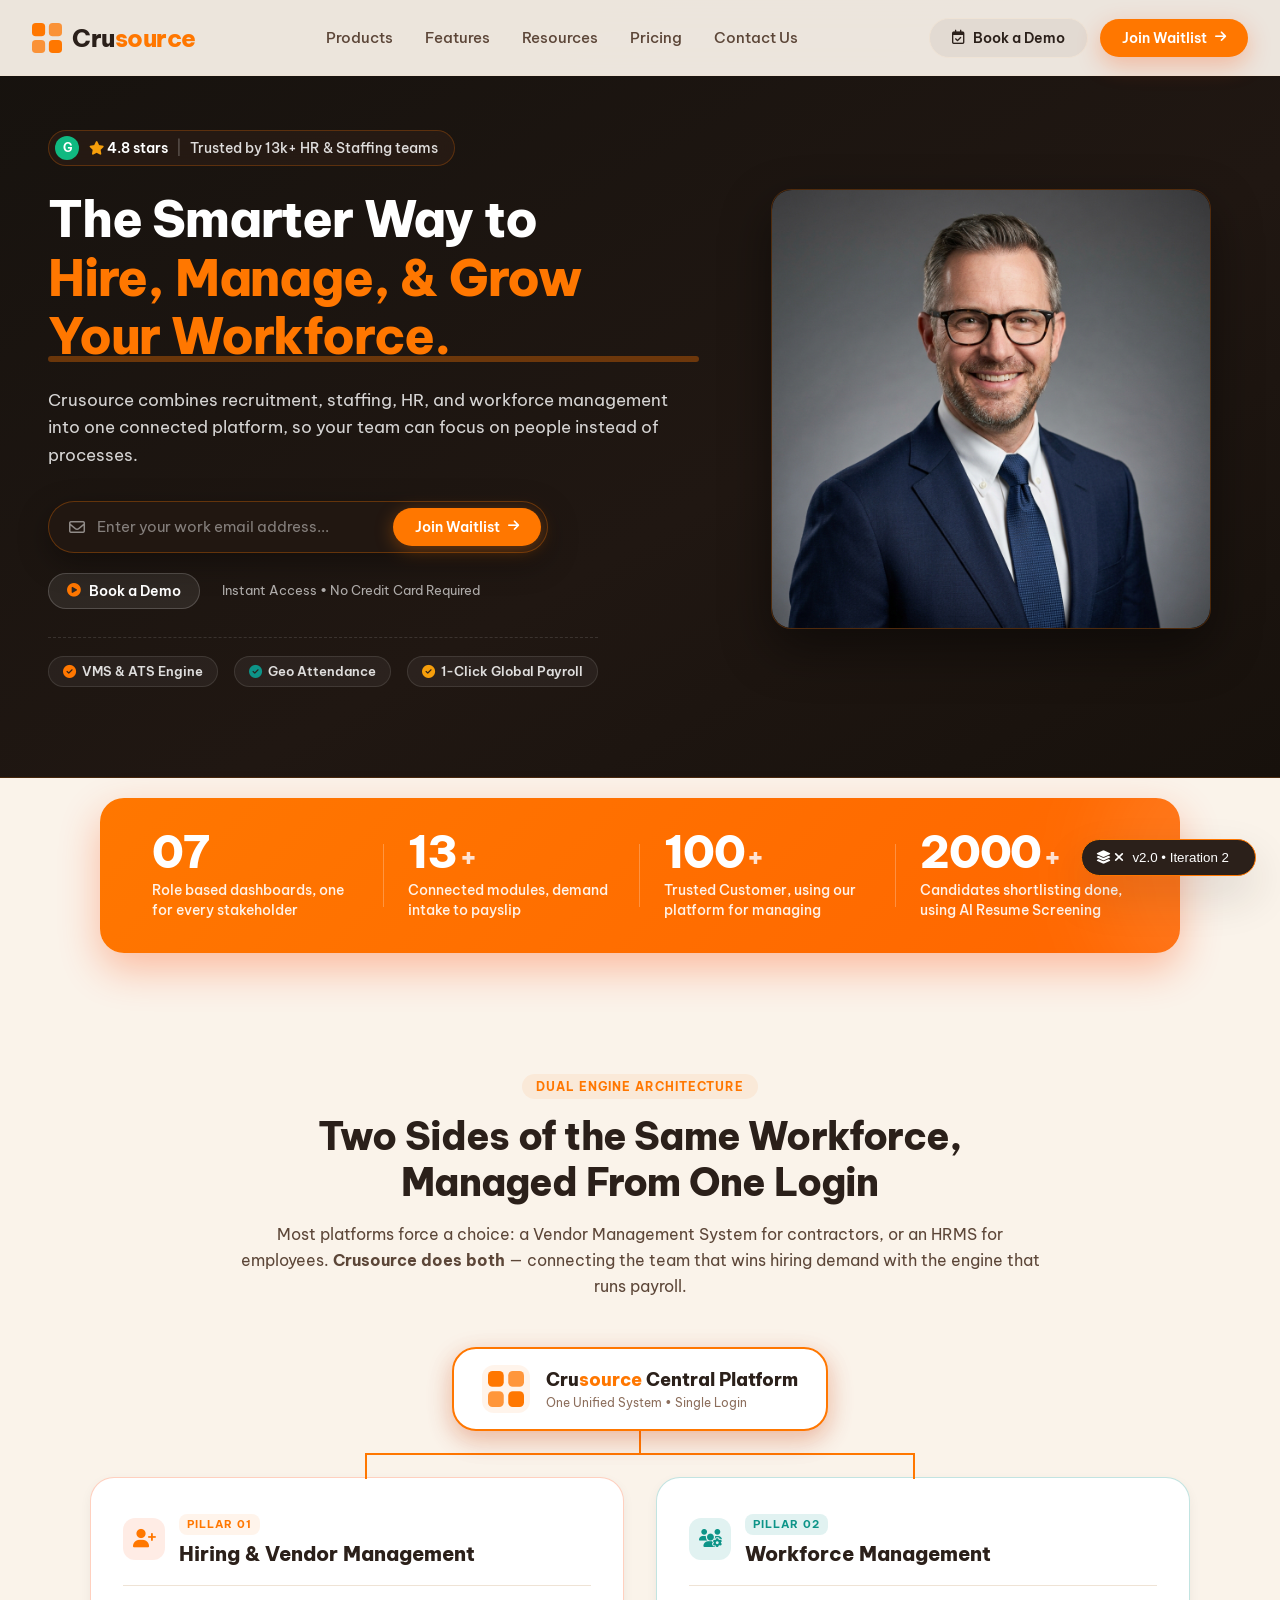
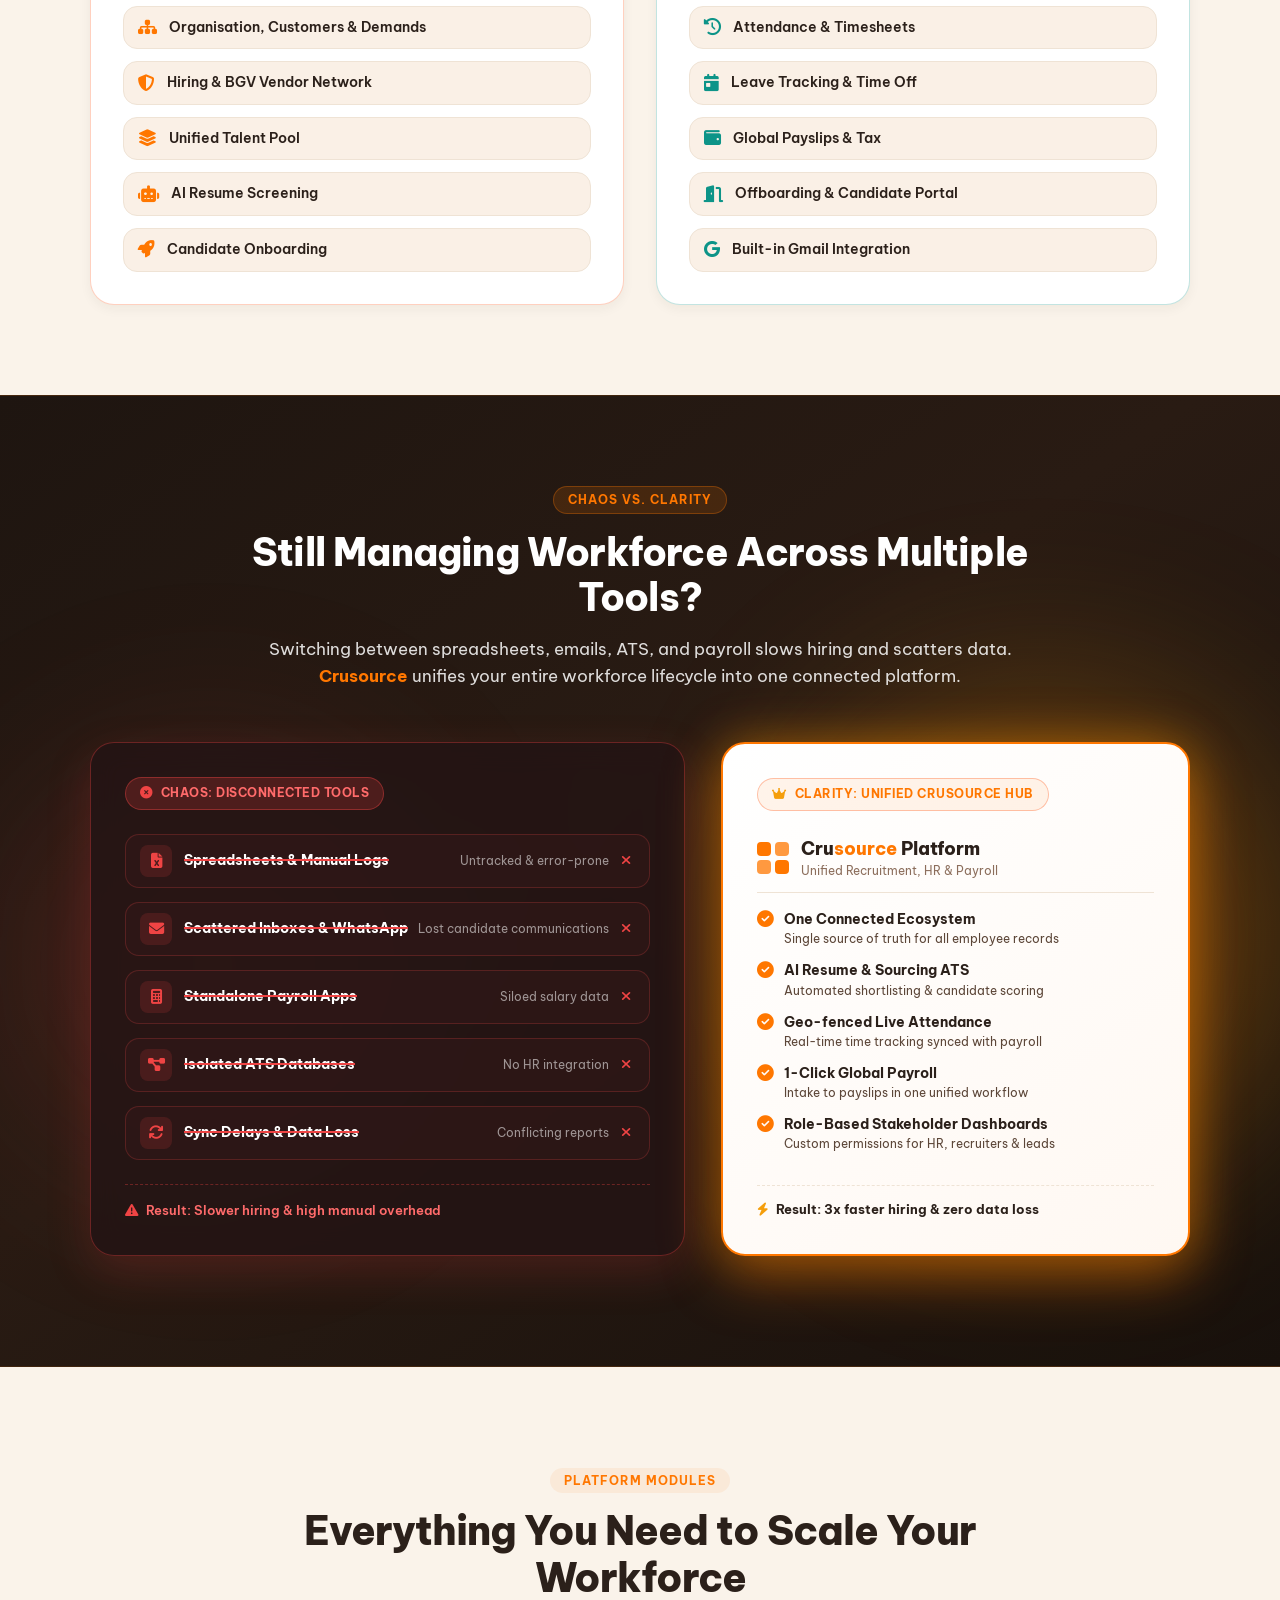
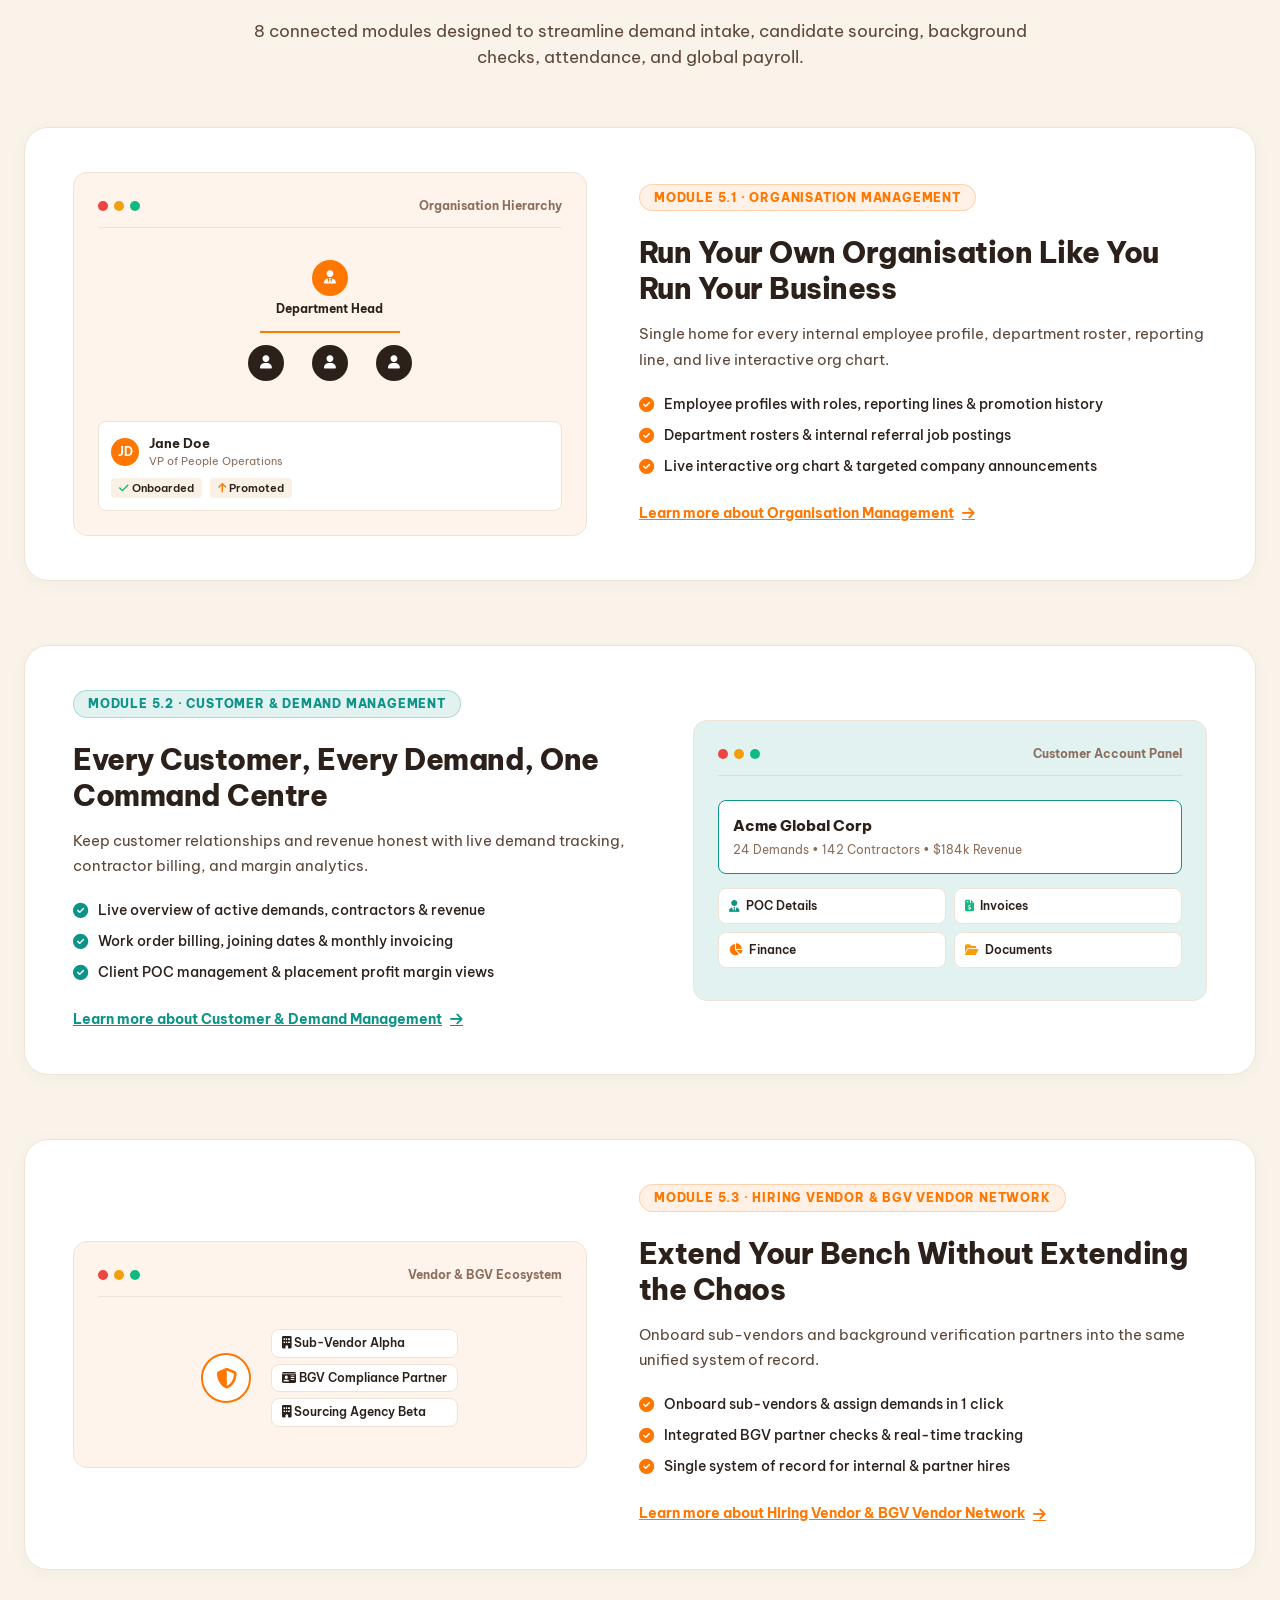
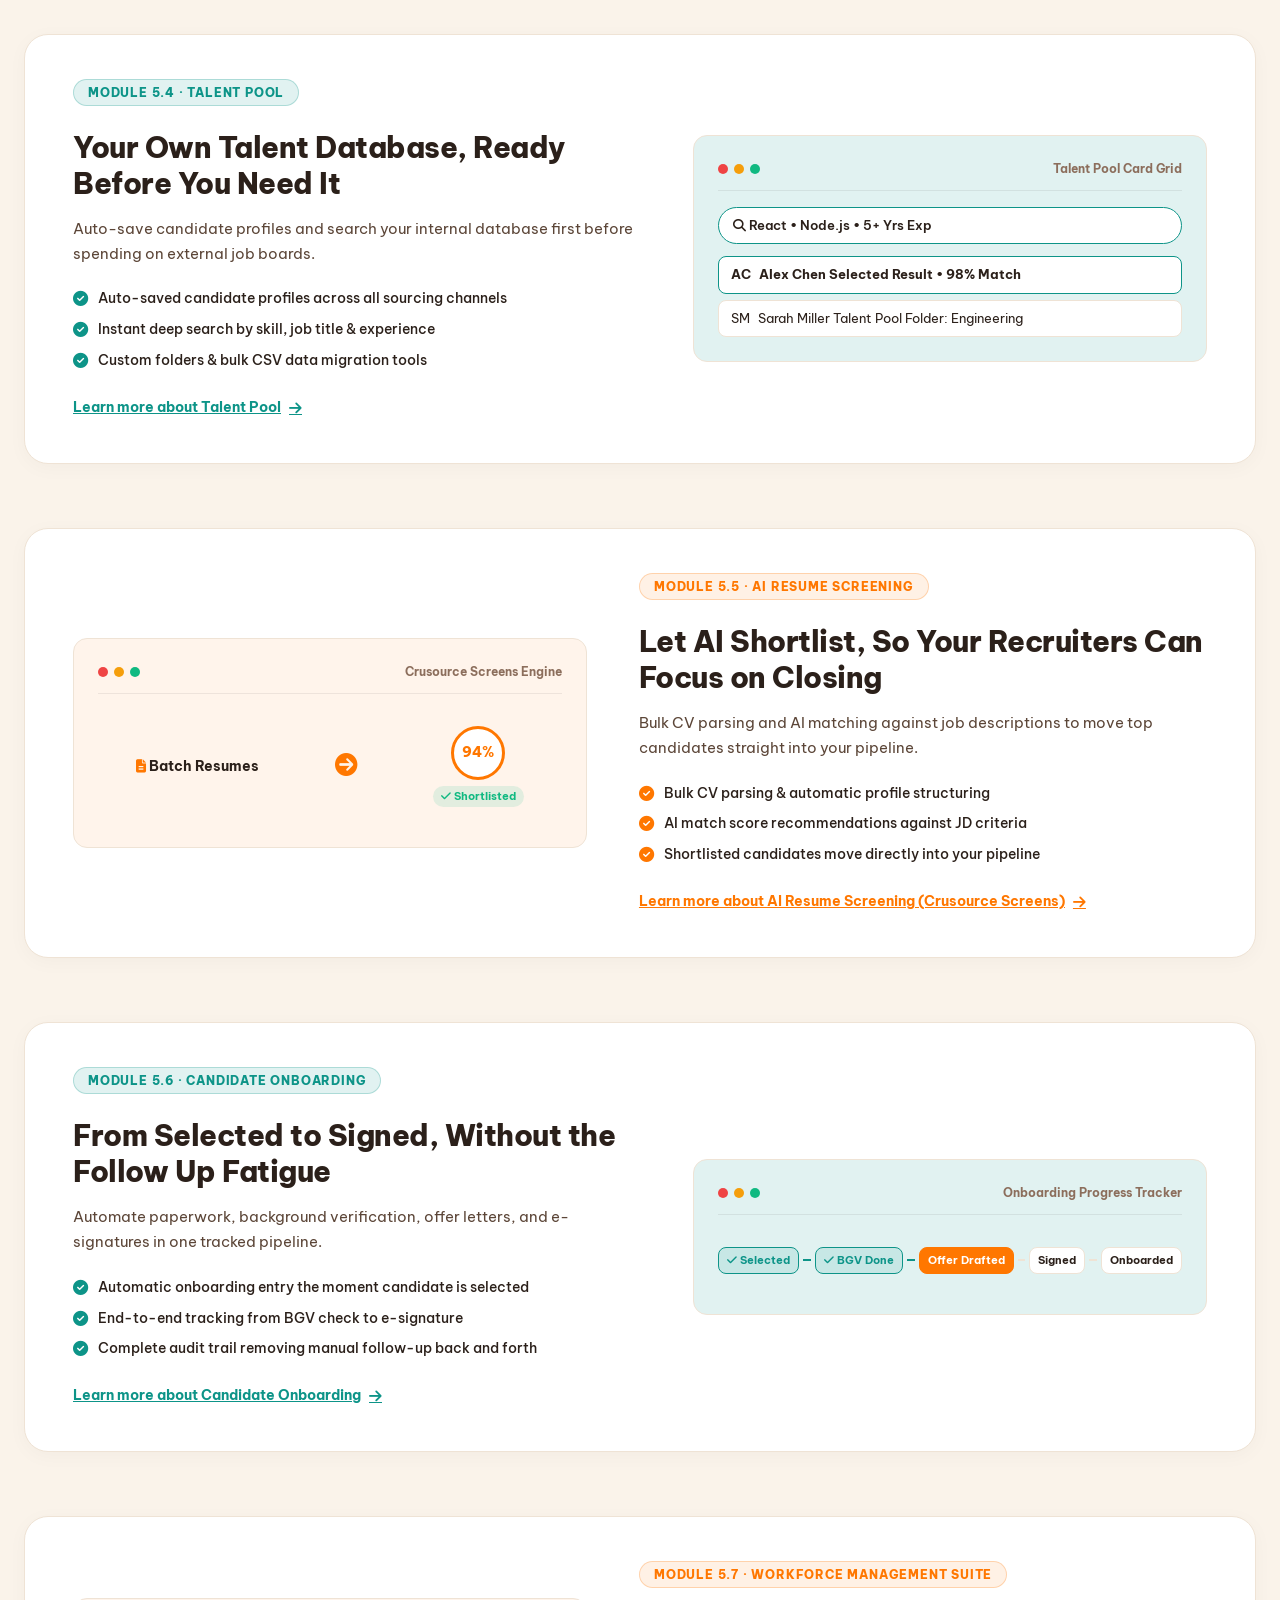
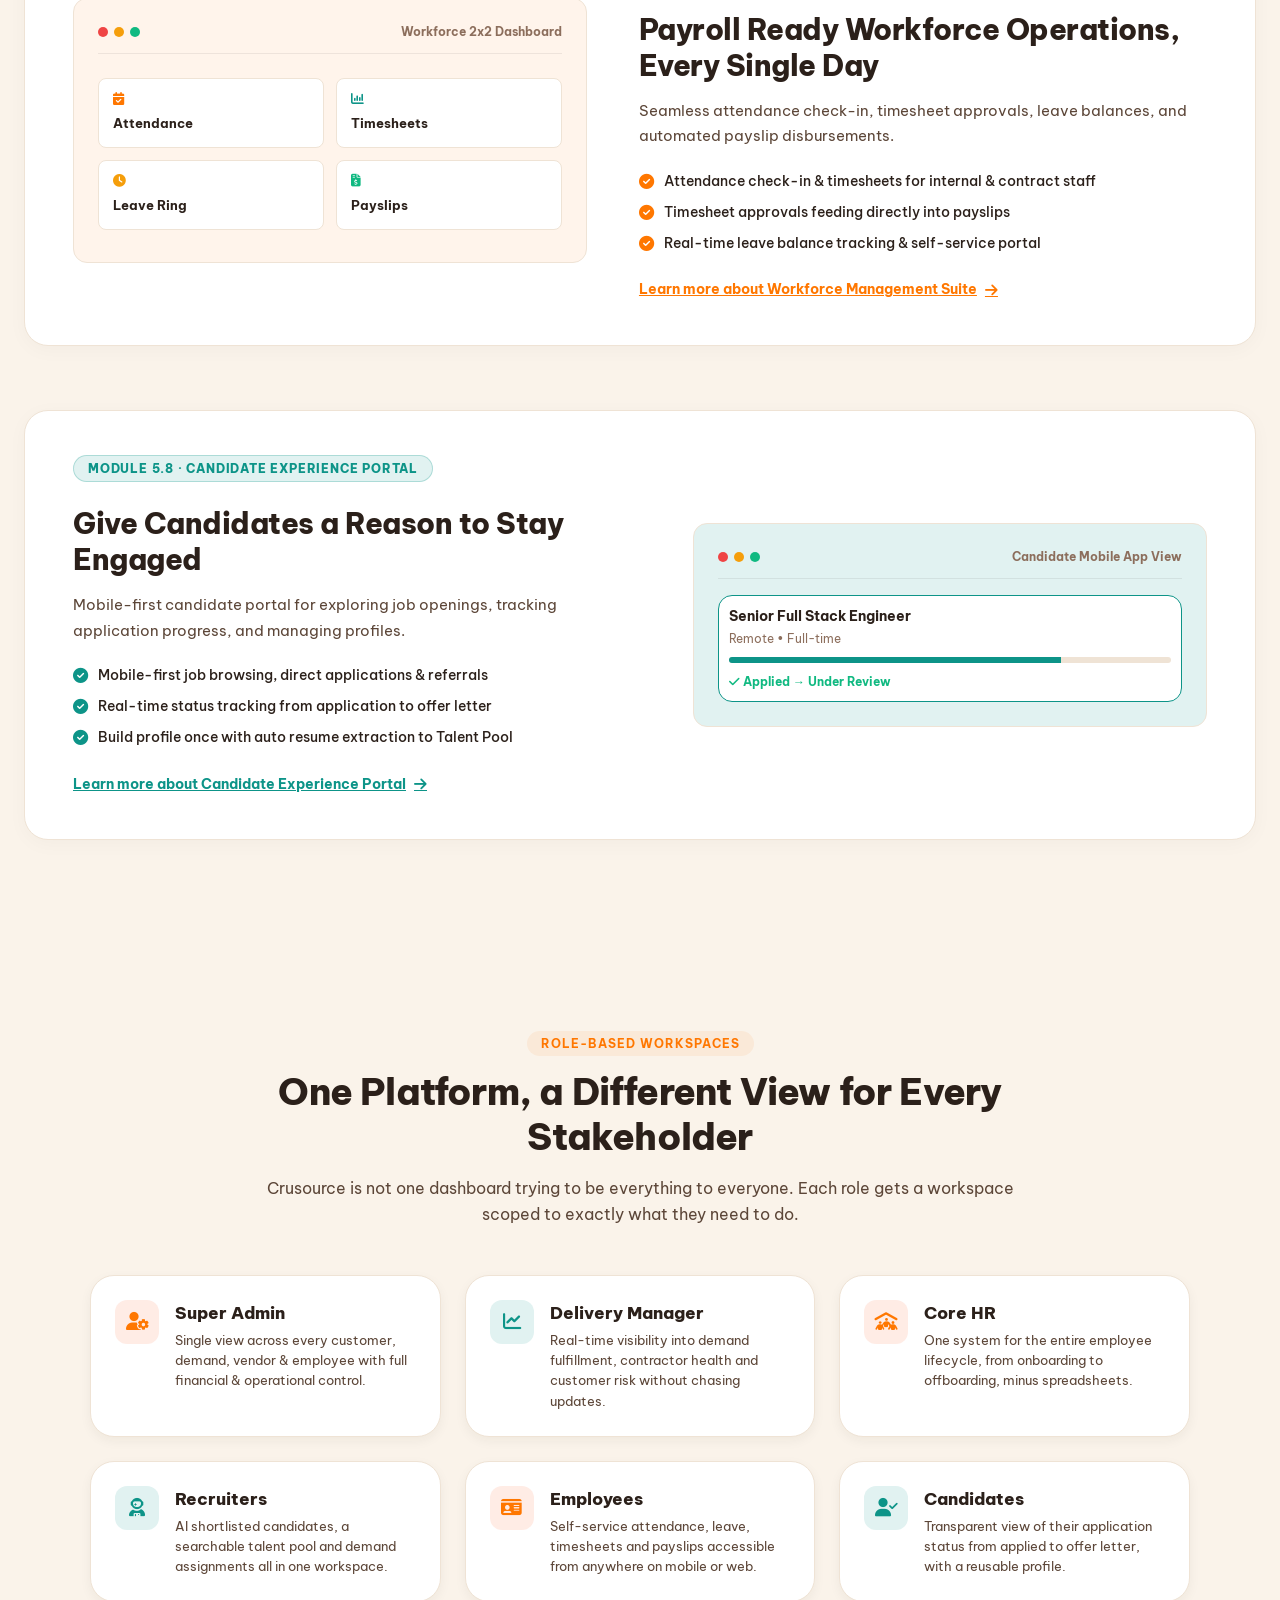
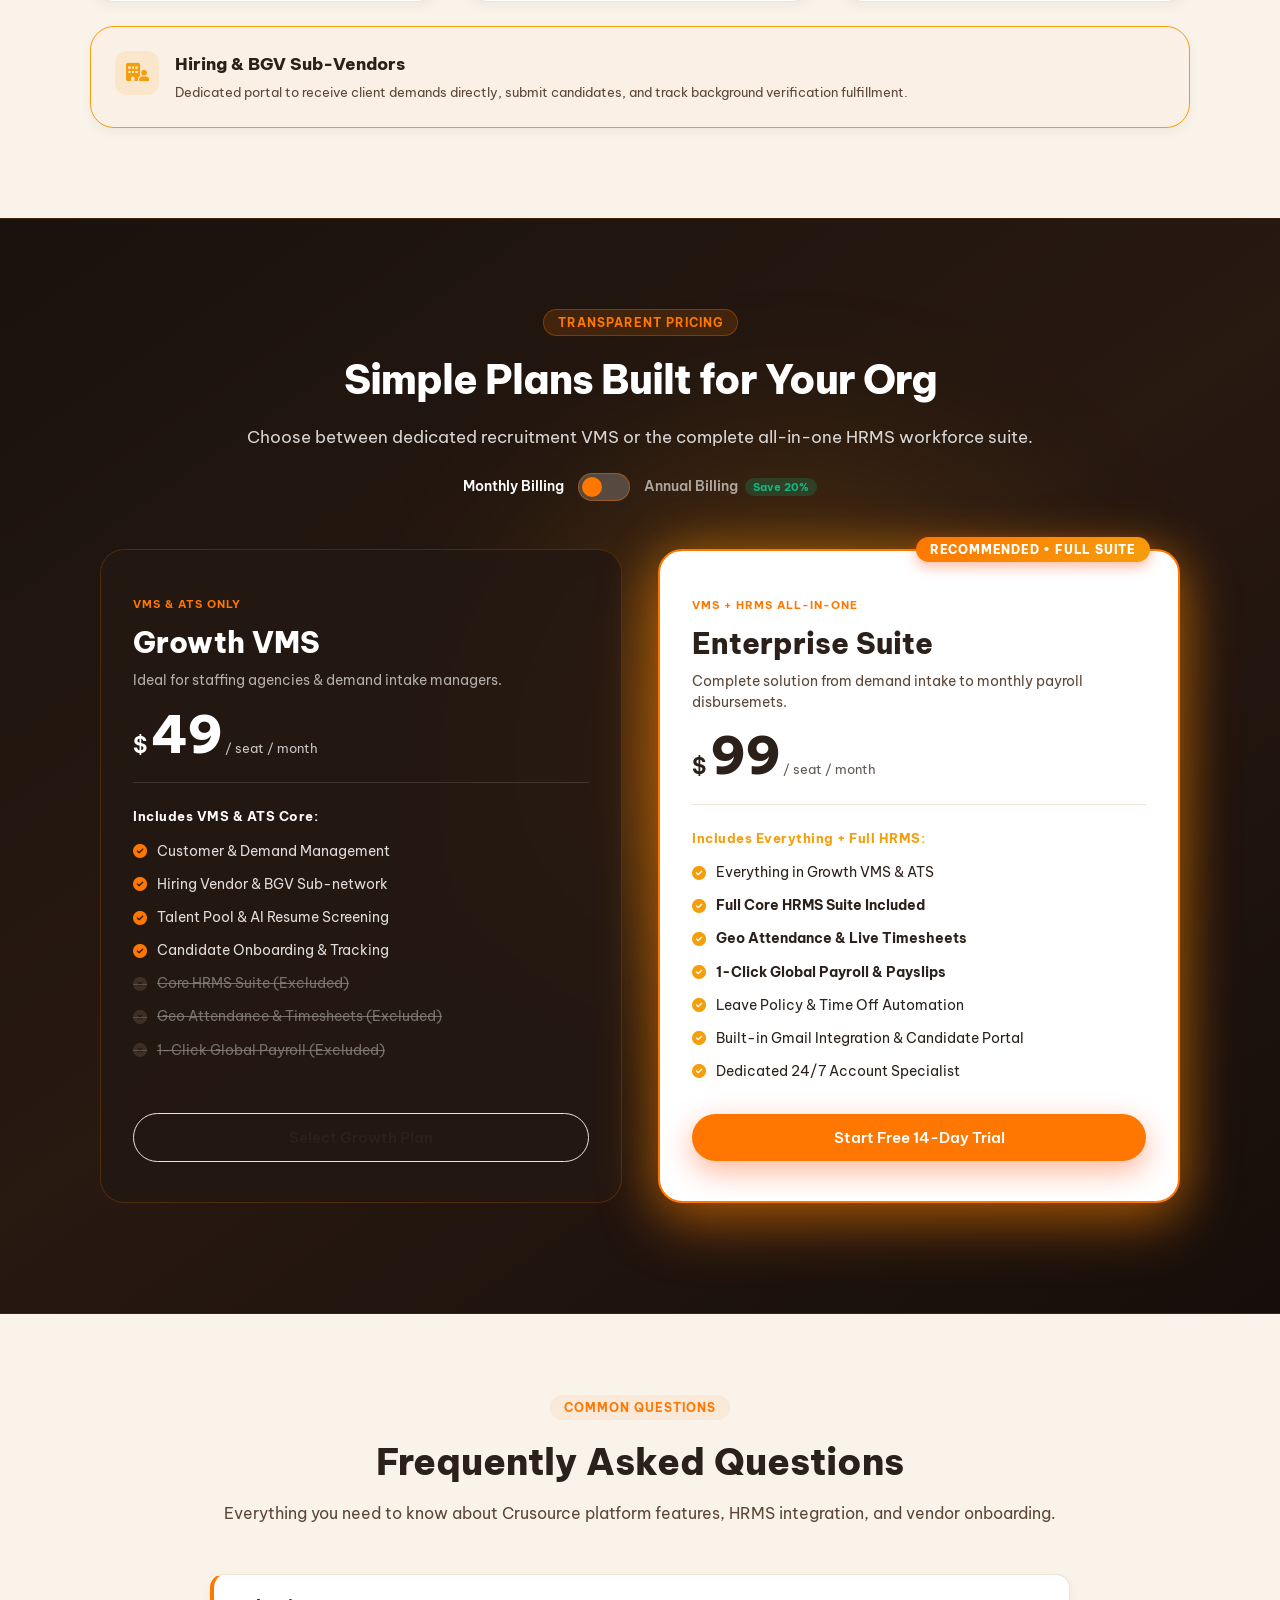
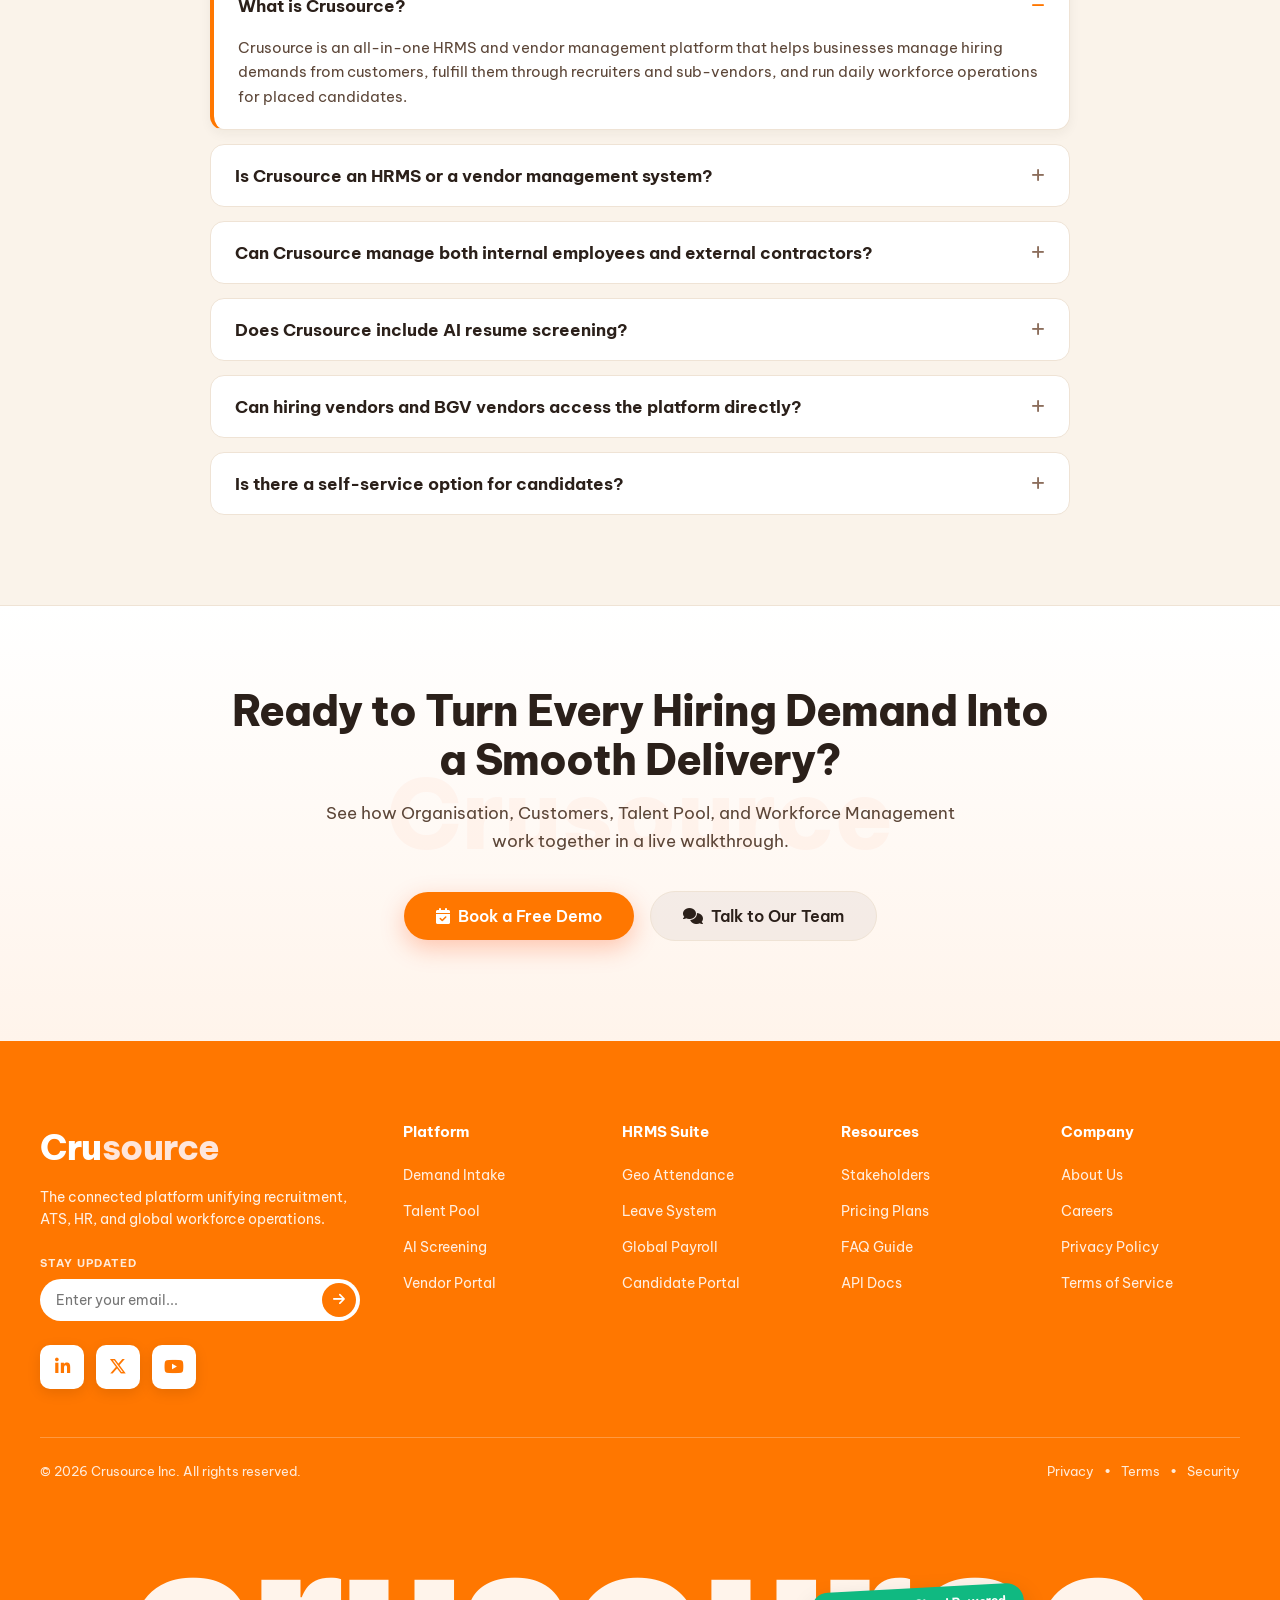
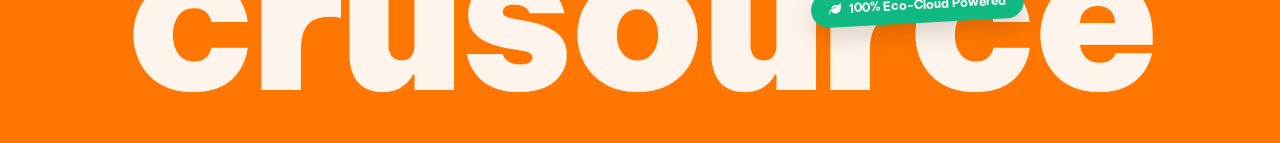
==== iteration2.html @ ffd4ec94 "Iteration 2 Added" ====
<!DOCTYPE html>
<html lang="en">
<head>
  <meta charset="UTF-8" />
  <meta name="viewport" content="width=device-width, initial-scale=1.0" />
  <title>Crusource — Iteration 2 (Feature Matrix & Workflow Focus)</title>
  <meta name="description" content="Crusource combines recruitment, staffing, HR, and workforce management into one powerful platform, so your team can focus on people instead of processes." />
  
  <!-- Google Fonts: Be Vietnam Pro -->
  <link rel="preconnect" href="https://fonts.googleapis.com">
  <link rel="preconnect" href="https://fonts.gstatic.com" crossorigin>
  <link href="https://fonts.googleapis.com/css2?family=Be+Vietnam+Pro:ital,wght@0,300;0,400;0,500;0,600;0,700;0,800;1,400&display=swap" rel="stylesheet">
  
  <!-- FontAwesome Icons -->
  <link rel="stylesheet" href="https://cdnjs.cloudflare.com/ajax/libs/font-awesome/6.4.0/css/all.min.css" />
  
  <!-- Stylesheet -->
  <link rel="stylesheet" href="style.css" />
</head>
<body class="theme-editorial">

  <!-- Refined Smart Navigation Bar (Hides on Scroll Down, Shows on Scroll Up) -->
  <header class="navbar" id="navbar">
    <div class="nav-container">
      <a href="#" class="brand-logo" id="brand-logo">
        <div class="logo-icon">
          <svg width="30" height="30" viewBox="0 0 32 32" fill="none" xmlns="http://www.w3.org/2000/svg">
            <rect width="14" height="14" rx="4" fill="#FF7700"/>
            <rect x="18" width="14" height="14" rx="4" fill="#FF7700" fill-opacity="0.75"/>
            <rect y="18" width="14" height="14" rx="4" fill="#FF7700" fill-opacity="0.75"/>
            <rect x="18" y="18" width="14" height="14" rx="4" fill="#FF7700"/>
          </svg>
        </div>
        <span class="logo-text">Cru<span class="logo-accent">source</span></span>
      </a>

      <nav class="nav-menu" id="nav-menu">
        <ul class="nav-list">
          <li class="nav-item"><a href="#products" class="nav-link">Products</a></li>
          <li class="nav-item"><a href="#features" class="nav-link">Features</a></li>
          <li class="nav-item"><a href="#resources" class="nav-link">Resources</a></li>
          <li class="nav-item"><a href="#pricing" class="nav-link">Pricing</a></li>
          <li class="nav-item"><a href="#contact" class="nav-link">Contact Us</a></li>
        </ul>
      </nav>

      <div class="nav-actions">
        <button class="btn btn-subtle" id="btn-demo-top">
          <i class="fa-regular fa-calendar-check"></i>
          <span>Book a Demo</span>
        </button>
        <button class="btn btn-primary" id="btn-waitlist-top">
          <span>Join Waitlist</span>
          <i class="fa-solid fa-arrow-right btn-arrow"></i>
        </button>
        <button class="mobile-toggle" id="mobile-toggle" aria-label="Toggle Navigation">
          <i class="fa-solid fa-bars"></i>
        </button>
      </div>
    </div>
  </header>

  <!-- Main Wrapper -->
  <main class="main-wrapper">

    <!-- CLEAN ENHANCED DARK SPLIT HERO SECTION (ITERATION 2) -->
    <section class="hero-section hero-split-dark" id="hero-section">
      <div class="hero-container-split">
        
        <!-- LEFT COLUMN: CONTENT -->
        <div class="hero-content-col">
          
          <!-- Sleek Dark Trust Badge -->
          <div class="rating-badge-dark" id="rating-badge">
            <div class="badge-icon-warm">G</div>
            <div class="badge-text-dark">
              <span class="stars-val-dark"><i class="fa-solid fa-star text-gold"></i> 4.8 stars</span>
              <span class="divider-dark">|</span>
              <span class="reviews-count-dark">Trusted by 13k+ HR & Staffing teams</span>
            </div>
          </div>

          <!-- Headline (Strict 2 lines) -->
          <h1 class="hero-headline-dark">
            The Smarter Way to<br/>
            <span class="headline-highlight-orange-dark">Hire, Manage, & Grow Your Workforce.</span>
          </h1>

          <!-- Subheadline Description (Balanced 2 lines) -->
          <p class="hero-description-dark">
            Crusource combines recruitment, staffing, HR, and workforce management<br/>
            into one connected platform, so your team can focus on people instead of processes.
          </p>

          <!-- Waitlist Form Container -->
          <form class="hero-waitlist-form-dark" id="hero-waitlist-form">
            <div class="input-wrapper-dark">
              <i class="fa-regular fa-envelope input-icon-dark"></i>
              <input 
                type="email" 
                id="hero-email" 
                class="hero-email-input-dark" 
                placeholder="Enter your work email address..." 
                required 
                autocomplete="email"
              />
              <button type="submit" class="btn btn-primary btn-form-submit-glow" id="btn-form-submit">
                <span>Join Waitlist</span>
                <i class="fa-solid fa-arrow-right btn-arrow"></i>
              </button>
            </div>
          </form>

          <div class="hero-ctas-secondary-dark">
            <button class="btn btn-dark-subtle btn-hero-demo" id="btn-demo-hero">
              <i class="fa-solid fa-circle-play text-orange"></i>
              <span>Book a Demo</span>
            </button>
            <span class="trust-micro-note-dark">
              <i class="fa-solid fa-shield-check text-green"></i> Instant Access • No Credit Card Required
            </span>
          </div>

          <!-- Key Platform Feature Chips Bar -->
          <div class="hero-features-chips">
            <span class="chip-item"><i class="fa-solid fa-circle-check text-orange"></i> VMS & ATS Engine</span>
            <span class="chip-item"><i class="fa-solid fa-circle-check text-teal"></i> Geo Attendance</span>
            <span class="chip-item"><i class="fa-solid fa-circle-check text-gold"></i> 1-Click Global Payroll</span>
          </div>

        </div>

        <!-- RIGHT COLUMN: CLEAN CORPORATE EXECUTIVE PORTRAIT -->
        <div class="hero-media-col">
          <div class="clean-pro-card">
            <img 
              src="assets/corporate_man_glasses_navy_suit.png" 
              alt="Crusource HR Executive Leader" 
              class="clean-pro-img" 
            />
          </div>
        </div>

      </div>
    </section>

    <!-- CONDENSED PROFESSIONAL ORANGE METRICS STRIP BANNER -->
    <section class="stats-orange-section" id="stats-section">
      <div class="stats-orange-container">
        <div class="stats-orange-card">
          <div class="stats-orange-grid">
            
            <div class="stat-orange-item">
              <div class="stat-orange-num-box">
                <span class="stat-orange-num">07</span>
              </div>
              <p class="stat-orange-label">Role based dashboards, one for every stakeholder</p>
            </div>

            <div class="stat-orange-item">
              <div class="stat-orange-num-box">
                <span class="stat-orange-num">13<span class="stat-orange-plus">+</span></span>
              </div>
              <p class="stat-orange-label">Connected modules, demand intake to payslip</p>
            </div>

            <div class="stat-orange-item">
              <div class="stat-orange-num-box">
                <span class="stat-orange-num">100<span class="stat-orange-plus">+</span></span>
              </div>
              <p class="stat-orange-label">Trusted Customer, using our platform for managing</p>
            </div>

            <div class="stat-orange-item">
              <div class="stat-orange-num-box">
                <span class="stat-orange-num">2000<span class="stat-orange-plus">+</span></span>
              </div>
              <p class="stat-orange-label">Candidates shortlisting done, using AI Resume Screening</p>
            </div>

          </div>
        </div>
      </div>
    </section>

    <!-- TWO SIDES OF WORKFORCE (TREE FLOWCHART DIAGRAM SECTION) -->
    <section class="pillars-section" id="products">
      <div class="pillars-container">
        
        <!-- Header -->
        <div class="pillars-header">
          <span class="pillars-pill">DUAL ENGINE ARCHITECTURE</span>
          <h2 class="pillars-title">Two Sides of the Same Workforce, Managed From One Login</h2>
          <p class="pillars-desc">
            Most platforms force a choice: a Vendor Management System for contractors, or an HRMS for employees. <strong>Crusource does both</strong> — connecting the team that wins hiring demand with the engine that runs payroll.
          </p>
        </div>

        <!-- Central Tree Flowchart Diagram -->
        <div class="tree-flowchart">
          
          <!-- Central Root Node (Crusource Core Hub) -->
          <div class="tree-root-card">
            <div class="root-logo-box">
              <svg width="36" height="36" viewBox="0 0 32 32" fill="none">
                <rect width="14" height="14" rx="4" fill="#FF7700"/>
                <rect x="18" width="14" height="14" rx="4" fill="#FF7700" fill-opacity="0.75"/>
                <rect y="18" width="14" height="14" rx="4" fill="#FF7700" fill-opacity="0.75"/>
                <rect x="18" y="18" width="14" height="14" rx="4" fill="#FF7700"/>
              </svg>
            </div>
            <div class="root-text">
              <strong class="root-title">Cru<span class="logo-accent">source</span> Central Platform</strong>
              <span class="root-subtitle">One Unified System • Single Login</span>
            </div>
          </div>

          <!-- Tree Branch Connector Lines -->
          <div class="tree-branch-lines">
            <div class="branch-stem-vertical"></div>
            <div class="branch-stem-horizontal"></div>
            <div class="branch-stem-down-left"></div>
            <div class="branch-stem-down-right"></div>
          </div>

          <!-- Dual Pillars Grid (Left: Hiring, Right: Workforce) -->
          <div class="pillars-grid">
            
            <!-- Pillar 1: Hiring & Vendor Management -->
            <div class="pillar-card pillar-1">
              <div class="pillar-card-header">
                <div class="pillar-icon bg-orange-soft">
                  <i class="fa-solid fa-user-plus text-orange"></i>
                </div>
                <div>
                  <span class="pillar-tag">PILLAR 01</span>
                  <h3 class="pillar-card-title">Hiring & Vendor Management</h3>
                </div>
              </div>

              <div class="pillar-nodes-list">
                <div class="node-item">
                  <i class="fa-solid fa-sitemap text-orange"></i>
                  <span>Organisation, Customers & Demands</span>
                </div>
                <div class="node-item">
                  <i class="fa-solid fa-shield-halved text-orange"></i>
                  <span>Hiring & BGV Vendor Network</span>
                </div>
                <div class="node-item">
                  <i class="fa-solid fa-layer-group text-orange"></i>
                  <span>Unified Talent Pool</span>
                </div>
                <div class="node-item">
                  <i class="fa-solid fa-robot text-orange"></i>
                  <span>AI Resume Screening</span>
                </div>
                <div class="node-item">
                  <i class="fa-solid fa-rocket text-orange"></i>
                  <span>Candidate Onboarding</span>
                </div>
              </div>
            </div>

            <!-- Pillar 2: Workforce Management -->
            <div class="pillar-card pillar-2">
              <div class="pillar-card-header">
                <div class="pillar-icon bg-teal-soft">
                  <i class="fa-solid fa-users-gear text-teal"></i>
                </div>
                <div>
                  <span class="pillar-tag tag-teal">PILLAR 02</span>
                  <h3 class="pillar-card-title">Workforce Management</h3>
                </div>
              </div>

              <div class="pillar-nodes-list">
                <div class="node-item">
                  <i class="fa-solid fa-clock-rotate-left text-teal"></i>
                  <span>Attendance & Timesheets</span>
                </div>
                <div class="node-item">
                  <i class="fa-solid fa-calendar-day text-teal"></i>
                  <span>Leave Tracking & Time Off</span>
                </div>
                <div class="node-item">
                  <i class="fa-solid fa-wallet text-teal"></i>
                  <span>Global Payslips & Tax</span>
                </div>
                <div class="node-item">
                  <i class="fa-solid fa-door-open text-teal"></i>
                  <span>Offboarding & Candidate Portal</span>
                </div>
                <div class="node-item">
                  <i class="fa-brands fa-google text-teal"></i>
                  <span>Built-in Gmail Integration</span>
                </div>
              </div>
            </div>

          </div>

        </div>

      </div>
    </section>

    <!-- CHAOS VS CLARITY COMPARISON SECTION -->
    <section class="comparison-section" id="comparison-section">
      <div class="comparison-container">
        
        <!-- Section Header -->
        <div class="comparison-header">
          <span class="comparison-pill">CHAOS VS. CLARITY</span>
          <h2 class="comparison-title">Still Managing Workforce Across Multiple Tools?</h2>
          <p class="comparison-desc">
            Switching between spreadsheets, emails, ATS, and payroll slows hiring and scatters data. <strong>Crusource</strong> unifies your entire workforce lifecycle into one connected platform.
          </p>
        </div>

        <!-- Comparison Dual Card Grid -->
        <div class="comparison-grid">
          
          <!-- Chaos Card (Red Marked / Disconnected Tools) -->
          <div class="comparison-card chaos-card">
            <div class="card-status-badge badge-chaos">
              <i class="fa-solid fa-circle-xmark text-red"></i>
              <span>CHAOS: DISCONNECTED TOOLS</span>
            </div>
            
            <div class="chaos-tools-grid">
              <div class="chaos-tool-item">
                <div class="tool-icon-box bg-red-soft">
                  <i class="fa-solid fa-file-excel text-red"></i>
                </div>
                <div class="tool-text">
                  <strong>Spreadsheets & Manual Logs</strong>
                  <span>Untracked & error-prone</span>
                </div>
                <i class="fa-solid fa-xmark strike-icon"></i>
              </div>

              <div class="chaos-tool-item">
                <div class="tool-icon-box bg-red-soft">
                  <i class="fa-solid fa-envelope text-red"></i>
                </div>
                <div class="tool-text">
                  <strong>Scattered Inboxes & WhatsApp</strong>
                  <span>Lost candidate communications</span>
                </div>
                <i class="fa-solid fa-xmark strike-icon"></i>
              </div>

              <div class="chaos-tool-item">
                <div class="tool-icon-box bg-red-soft">
                  <i class="fa-solid fa-calculator text-red"></i>
                </div>
                <div class="tool-text">
                  <strong>Standalone Payroll Apps</strong>
                  <span>Siloed salary data</span>
                </div>
                <i class="fa-solid fa-xmark strike-icon"></i>
              </div>

              <div class="chaos-tool-item">
                <div class="tool-icon-box bg-red-soft">
                  <i class="fa-solid fa-diagram-project text-red"></i>
                </div>
                <div class="tool-text">
                  <strong>Isolated ATS Databases</strong>
                  <span>No HR integration</span>
                </div>
                <i class="fa-solid fa-xmark strike-icon"></i>
              </div>

              <div class="chaos-tool-item">
                <div class="tool-icon-box bg-red-soft">
                  <i class="fa-solid fa-arrows-rotate text-red"></i>
                </div>
                <div class="tool-text">
                  <strong>Sync Delays & Data Loss</strong>
                  <span>Conflicting reports</span>
                </div>
                <i class="fa-solid fa-xmark strike-icon"></i>
              </div>
            </div>

            <div class="chaos-footer-note">
              <i class="fa-solid fa-triangle-exclamation text-red"></i>
              <span>Result: Slower hiring & high manual overhead</span>
            </div>
          </div>

          <!-- Clarity Card (The King: Single Crusource Platform) -->
          <div class="comparison-card king-card">
            <div class="card-status-badge badge-king">
              <i class="fa-solid fa-crown text-gold"></i>
              <span>CLARITY: UNIFIED CRUSOURCE HUB</span>
            </div>

            <div class="king-dashboard-box">
              <div class="king-brand-header">
                <div class="logo-icon">
                  <svg width="32" height="32" viewBox="0 0 32 32" fill="none">
                    <rect width="14" height="14" rx="4" fill="#FF7700"/>
                    <rect x="18" width="14" height="14" rx="4" fill="#FF7700" fill-opacity="0.75"/>
                    <rect y="18" width="14" height="14" rx="4" fill="#FF7700" fill-opacity="0.75"/>
                    <rect x="18" y="18" width="14" height="14" rx="4" fill="#FF7700"/>
                  </svg>
                </div>
                <div>
                  <h3 class="king-title">Cru<span class="logo-accent">source</span> Platform</h3>
                  <span class="king-subtitle">Unified Recruitment, HR & Payroll</span>
                </div>
              </div>

              <div class="king-solutions-list">
                <div class="king-solution-item">
                  <i class="fa-solid fa-circle-check text-orange"></i>
                  <div>
                    <strong>One Connected Ecosystem</strong>
                    <p>Single source of truth for all employee records</p>
                  </div>
                </div>

                <div class="king-solution-item">
                  <i class="fa-solid fa-circle-check text-orange"></i>
                  <div>
                    <strong>AI Resume & Sourcing ATS</strong>
                    <p>Automated shortlisting & candidate scoring</p>
                  </div>
                </div>

                <div class="king-solution-item">
                  <i class="fa-solid fa-circle-check text-orange"></i>
                  <div>
                    <strong>Geo-fenced Live Attendance</strong>
                    <p>Real-time time tracking synced with payroll</p>
                  </div>
                </div>

                <div class="king-solution-item">
                  <i class="fa-solid fa-circle-check text-orange"></i>
                  <div>
                    <strong>1-Click Global Payroll</strong>
                    <p>Intake to payslips in one unified workflow</p>
                  </div>
                </div>

                <div class="king-solution-item">
                  <i class="fa-solid fa-circle-check text-orange"></i>
                  <div>
                    <strong>Role-Based Stakeholder Dashboards</strong>
                    <p>Custom permissions for HR, recruiters & leads</p>
                  </div>
                </div>
              </div>
            </div>

            <div class="king-footer-note">
              <i class="fa-solid fa-bolt text-gold"></i>
              <span>Result: 3x faster hiring & zero data loss</span>
            </div>
          </div>

        </div>

      </div>
    </section>

    <!-- ALTERNATING LEFT-RIGHT FEATURE SHOWCASE (ITERATION 2) -->
    <section class="features-zigzag-section" id="features">
      <div class="features-zigzag-container">
        
        <div class="features-matrix-header">
          <span class="features-pill">PLATFORM MODULES</span>
          <h2 class="features-matrix-title">Everything You Need to Scale Your Workforce</h2>
          <p class="features-matrix-desc">
            8 connected modules designed to streamline demand intake, candidate sourcing, background checks, attendance, and global payroll.
          </p>
        </div>

        <div class="zigzag-rows-wrapper">
          
          <!-- Module 5.1: Organisation Management (Image Left ~45%, Copy Right ~55%) -->
          <div class="zigzag-row row-img-left">
            <div class="zigzag-media-col">
              <div class="zigzag-card-mockup bg-orange-light-soft">
                <div class="mockup-header-bar">
                  <span class="dot red"></span><span class="dot yellow"></span><span class="dot green"></span>
                  <span class="mockup-title">Organisation Hierarchy</span>
                </div>
                <div class="mockup-org-visual">
                  <div class="org-head-node">
                    <div class="avatar-circle main-avatar"><i class="fa-solid fa-user-tie"></i></div>
                    <span class="node-name">Department Head</span>
                  </div>
                  <div class="org-connector-lines"></div>
                  <div class="org-children-row">
                    <div class="avatar-circle"><i class="fa-solid fa-user"></i></div>
                    <div class="avatar-circle"><i class="fa-solid fa-user"></i></div>
                    <div class="avatar-circle"><i class="fa-solid fa-user"></i></div>
                  </div>
                </div>
                <!-- Profile Card Summary Mockup -->
                <div class="mini-profile-card">
                  <div class="mini-profile-header">
                    <div class="mini-avatar-sm">JD</div>
                    <div class="mini-profile-meta">
                      <span class="mini-name">Jane Doe</span>
                      <span class="mini-role">VP of People Operations</span>
                    </div>
                  </div>
                  <div class="mini-timeline-strip">
                    <span class="step-chip"><i class="fa-solid fa-check text-green"></i> Onboarded</span>
                    <span class="step-chip"><i class="fa-solid fa-arrow-up text-orange"></i> Promoted</span>
                  </div>
                </div>
              </div>
            </div>
            <div class="zigzag-content-col">
              <span class="module-code-pill">MODULE 5.1 · ORGANISATION MANAGEMENT</span>
              <h3 class="zigzag-heading">Run Your Own Organisation Like You Run Your Business</h3>
              <p class="zigzag-desc">
                Single home for every internal employee profile, department roster, reporting line, and live interactive org chart.
              </p>
              <ul class="zigzag-bullets">
                <li><i class="fa-solid fa-circle-check text-orange"></i> Employee profiles with roles, reporting lines & promotion history</li>
                <li><i class="fa-solid fa-circle-check text-orange"></i> Department rosters & internal referral job postings</li>
                <li><i class="fa-solid fa-circle-check text-orange"></i> Live interactive org chart & targeted company announcements</li>
              </ul>
              <a href="#contact" class="zigzag-link">Learn more about Organisation Management <i class="fa-solid fa-arrow-right"></i></a>
            </div>
          </div>

          <!-- Module 5.2: Customer & Demand Management (Copy Left ~55%, Image Right ~45%) -->
          <div class="zigzag-row row-img-right">
            <div class="zigzag-content-col">
              <span class="module-code-pill tag-teal">MODULE 5.2 · CUSTOMER & DEMAND MANAGEMENT</span>
              <h3 class="zigzag-heading">Every Customer, Every Demand, One Command Centre</h3>
              <p class="zigzag-desc">
                Keep customer relationships and revenue honest with live demand tracking, contractor billing, and margin analytics.
              </p>
              <ul class="zigzag-bullets">
                <li><i class="fa-solid fa-circle-check text-teal"></i> Live overview of active demands, contractors & revenue</li>
                <li><i class="fa-solid fa-circle-check text-teal"></i> Work order billing, joining dates & monthly invoicing</li>
                <li><i class="fa-solid fa-circle-check text-teal"></i> Client POC management & placement profit margin views</li>
              </ul>
              <a href="#contact" class="zigzag-link text-teal">Learn more about Customer & Demand Management <i class="fa-solid fa-arrow-right"></i></a>
            </div>
            <div class="zigzag-media-col">
              <div class="zigzag-card-mockup bg-teal-soft">
                <div class="mockup-header-bar">
                  <span class="dot red"></span><span class="dot yellow"></span><span class="dot green"></span>
                  <span class="mockup-title">Customer Account Panel</span>
                </div>
                <div class="customer-center-card">
                  <div class="cust-main-panel">
                    <span class="cust-title">Acme Global Corp</span>
                    <span class="cust-metric">24 Demands • 142 Contractors • $184k Revenue</span>
                  </div>
                  <div class="satellites-grid">
                    <span class="sat-item"><i class="fa-solid fa-user-tie text-teal"></i> POC Details</span>
                    <span class="sat-item"><i class="fa-solid fa-file-invoice-dollar text-green"></i> Invoices</span>
                    <span class="sat-item"><i class="fa-solid fa-chart-pie text-orange"></i> Finance</span>
                    <span class="sat-item"><i class="fa-solid fa-folder-open text-gold"></i> Documents</span>
                  </div>
                </div>
              </div>
            </div>
          </div>

          <!-- Module 5.3: Hiring Vendor & BGV Vendor Network (Image Left ~45%, Copy Right ~55%) -->
          <div class="zigzag-row row-img-left">
            <div class="zigzag-media-col">
              <div class="zigzag-card-mockup bg-orange-light-soft">
                <div class="mockup-header-bar">
                  <span class="dot red"></span><span class="dot yellow"></span><span class="dot green"></span>
                  <span class="mockup-title">Vendor & BGV Ecosystem</span>
                </div>
                <div class="mockup-network-visual">
                  <div class="hub-center"><i class="fa-solid fa-shield-halved text-orange"></i></div>
                  <div class="network-satellites">
                    <span class="sat-node"><i class="fa-solid fa-building"></i> Sub-Vendor Alpha</span>
                    <span class="sat-node"><i class="fa-solid fa-id-card"></i> BGV Compliance Partner</span>
                    <span class="sat-node"><i class="fa-solid fa-building"></i> Sourcing Agency Beta</span>
                  </div>
                </div>
              </div>
            </div>
            <div class="zigzag-content-col">
              <span class="module-code-pill">MODULE 5.3 · HIRING VENDOR & BGV VENDOR NETWORK</span>
              <h3 class="zigzag-heading">Extend Your Bench Without Extending the Chaos</h3>
              <p class="zigzag-desc">
                Onboard sub-vendors and background verification partners into the same unified system of record.
              </p>
              <ul class="zigzag-bullets">
                <li><i class="fa-solid fa-circle-check text-orange"></i> Onboard sub-vendors & assign demands in 1 click</li>
                <li><i class="fa-solid fa-circle-check text-orange"></i> Integrated BGV partner checks & real-time tracking</li>
                <li><i class="fa-solid fa-circle-check text-orange"></i> Single system of record for internal & partner hires</li>
              </ul>
              <a href="#contact" class="zigzag-link">Learn more about Hiring Vendor & BGV Vendor Network <i class="fa-solid fa-arrow-right"></i></a>
            </div>
          </div>

          <!-- Module 5.4: Talent Pool (Copy Left ~55%, Image Right ~45%) -->
          <div class="zigzag-row row-img-right">
            <div class="zigzag-content-col">
              <span class="module-code-pill tag-teal">MODULE 5.4 · TALENT POOL</span>
              <h3 class="zigzag-heading">Your Own Talent Database, Ready Before You Need It</h3>
              <p class="zigzag-desc">
                Auto-save candidate profiles and search your internal database first before spending on external job boards.
              </p>
              <ul class="zigzag-bullets">
                <li><i class="fa-solid fa-circle-check text-teal"></i> Auto-saved candidate profiles across all sourcing channels</li>
                <li><i class="fa-solid fa-circle-check text-teal"></i> Instant deep search by skill, job title & experience</li>
                <li><i class="fa-solid fa-circle-check text-teal"></i> Custom folders & bulk CSV data migration tools</li>
              </ul>
              <a href="#contact" class="zigzag-link text-teal">Learn more about Talent Pool <i class="fa-solid fa-arrow-right"></i></a>
            </div>
            <div class="zigzag-media-col">
              <div class="zigzag-card-mockup bg-teal-soft">
                <div class="mockup-header-bar">
                  <span class="dot red"></span><span class="dot yellow"></span><span class="dot green"></span>
                  <span class="mockup-title">Talent Pool Card Grid</span>
                </div>
                <div class="mockup-search-visual">
                  <div class="search-input-pill"><i class="fa-solid fa-magnifying-glass"></i> React • Node.js • 5+ Yrs Exp</div>
                  <div class="candidate-cards-mini">
                    <div class="cand-row active-cand">
                      <div class="cand-avatar">AC</div>
                      <div class="cand-info">
                        <span class="cand-name">Alex Chen</span>
                        <span class="cand-tag">Selected Result • 98% Match</span>
                      </div>
                    </div>
                    <div class="cand-row">
                      <div class="cand-avatar">SM</div>
                      <div class="cand-info">
                        <span class="cand-name">Sarah Miller</span>
                        <span class="cand-tag">Talent Pool Folder: Engineering</span>
                      </div>
                    </div>
                  </div>
                </div>
              </div>
            </div>
          </div>

          <!-- Module 5.5: AI Resume Screening (Image Left ~45%, Copy Right ~55%) -->
          <div class="zigzag-row row-img-left">
            <div class="zigzag-media-col">
              <div class="zigzag-card-mockup bg-orange-light-soft">
                <div class="mockup-header-bar">
                  <span class="dot red"></span><span class="dot yellow"></span><span class="dot green"></span>
                  <span class="mockup-title">Crusource Screens Engine</span>
                </div>
                <div class="mockup-ai-visual">
                  <div class="doc-stack">
                    <i class="fa-solid fa-file-lines text-orange"></i>
                    <span>Batch Resumes</span>
                  </div>
                  <div class="ai-arrow"><i class="fa-solid fa-circle-arrow-right text-orange"></i></div>
                  <div class="score-badge-card">
                    <div class="score-ring">94%</div>
                    <span class="shortlist-tag"><i class="fa-solid fa-check"></i> Shortlisted</span>
                  </div>
                </div>
              </div>
            </div>
            <div class="zigzag-content-col">
              <span class="module-code-pill">MODULE 5.5 · AI RESUME SCREENING</span>
              <h3 class="zigzag-heading">Let AI Shortlist, So Your Recruiters Can Focus on Closing</h3>
              <p class="zigzag-desc">
                Bulk CV parsing and AI matching against job descriptions to move top candidates straight into your pipeline.
              </p>
              <ul class="zigzag-bullets">
                <li><i class="fa-solid fa-circle-check text-orange"></i> Bulk CV parsing & automatic profile structuring</li>
                <li><i class="fa-solid fa-circle-check text-orange"></i> AI match score recommendations against JD criteria</li>
                <li><i class="fa-solid fa-circle-check text-orange"></i> Shortlisted candidates move directly into your pipeline</li>
              </ul>
              <a href="#contact" class="zigzag-link">Learn more about AI Resume Screening (Crusource Screens) <i class="fa-solid fa-arrow-right"></i></a>
            </div>
          </div>

          <!-- Module 5.6: Candidate Onboarding (Copy Left ~55%, Image Right ~45%) -->
          <div class="zigzag-row row-img-right">
            <div class="zigzag-content-col">
              <span class="module-code-pill tag-teal">MODULE 5.6 · CANDIDATE ONBOARDING</span>
              <h3 class="zigzag-heading">From Selected to Signed, Without the Follow Up Fatigue</h3>
              <p class="zigzag-desc">
                Automate paperwork, background verification, offer letters, and e-signatures in one tracked pipeline.
              </p>
              <ul class="zigzag-bullets">
                <li><i class="fa-solid fa-circle-check text-teal"></i> Automatic onboarding entry the moment candidate is selected</li>
                <li><i class="fa-solid fa-circle-check text-teal"></i> End-to-end tracking from BGV check to e-signature</li>
                <li><i class="fa-solid fa-circle-check text-teal"></i> Complete audit trail removing manual follow-up back and forth</li>
              </ul>
              <a href="#contact" class="zigzag-link text-teal">Learn more about Candidate Onboarding <i class="fa-solid fa-arrow-right"></i></a>
            </div>
            <div class="zigzag-media-col">
              <div class="zigzag-card-mockup bg-teal-soft">
                <div class="mockup-header-bar">
                  <span class="dot red"></span><span class="dot yellow"></span><span class="dot green"></span>
                  <span class="mockup-title">Onboarding Progress Tracker</span>
                </div>
                <div class="mockup-tracker-5stage">
                  <div class="track-node done"><i class="fa-solid fa-check"></i> Selected</div>
                  <div class="track-line done"></div>
                  <div class="track-node done"><i class="fa-solid fa-check"></i> BGV Done</div>
                  <div class="track-line done"></div>
                  <div class="track-node active">Offer Drafted</div>
                  <div class="track-line"></div>
                  <div class="track-node">Signed</div>
                  <div class="track-line"></div>
                  <div class="track-node">Onboarded</div>
                </div>
              </div>
            </div>
          </div>

          <!-- Module 5.7: Workforce Management Suite (Image Left ~45%, Copy Right ~55%) -->
          <div class="zigzag-row row-img-left">
            <div class="zigzag-media-col">
              <div class="zigzag-card-mockup bg-orange-light-soft">
                <div class="mockup-header-bar">
                  <span class="dot red"></span><span class="dot yellow"></span><span class="dot green"></span>
                  <span class="mockup-title">Workforce 2x2 Dashboard</span>
                </div>
                <div class="mockup-2x2-grid">
                  <div class="widget-card">
                    <i class="fa-solid fa-calendar-check text-orange"></i>
                    <span class="widget-label">Attendance</span>
                  </div>
                  <div class="widget-card">
                    <i class="fa-solid fa-chart-column text-teal"></i>
                    <span class="widget-label">Timesheets</span>
                  </div>
                  <div class="widget-card">
                    <i class="fa-solid fa-clock text-gold"></i>
                    <span class="widget-label">Leave Ring</span>
                  </div>
                  <div class="widget-card">
                    <i class="fa-solid fa-file-invoice-dollar text-green"></i>
                    <span class="widget-label">Payslips</span>
                  </div>
                </div>
              </div>
            </div>
            <div class="zigzag-content-col">
              <span class="module-code-pill">MODULE 5.7 · WORKFORCE MANAGEMENT SUITE</span>
              <h3 class="zigzag-heading">Payroll Ready Workforce Operations, Every Single Day</h3>
              <p class="zigzag-desc">
                Seamless attendance check-in, timesheet approvals, leave balances, and automated payslip disbursements.
              </p>
              <ul class="zigzag-bullets">
                <li><i class="fa-solid fa-circle-check text-orange"></i> Attendance check-in & timesheets for internal & contract staff</li>
                <li><i class="fa-solid fa-circle-check text-orange"></i> Timesheet approvals feeding directly into payslips</li>
                <li><i class="fa-solid fa-circle-check text-orange"></i> Real-time leave balance tracking & self-service portal</li>
              </ul>
              <a href="#contact" class="zigzag-link">Learn more about Workforce Management Suite <i class="fa-solid fa-arrow-right"></i></a>
            </div>
          </div>

          <!-- Module 5.8: Candidate Experience Portal (Copy Left ~55%, Image Right ~45%) -->
          <div class="zigzag-row row-img-right">
            <div class="zigzag-content-col">
              <span class="module-code-pill tag-teal">MODULE 5.8 · CANDIDATE EXPERIENCE PORTAL</span>
              <h3 class="zigzag-heading">Give Candidates a Reason to Stay Engaged</h3>
              <p class="zigzag-desc">
                Mobile-first candidate portal for exploring job openings, tracking application progress, and managing profiles.
              </p>
              <ul class="zigzag-bullets">
                <li><i class="fa-solid fa-circle-check text-teal"></i> Mobile-first job browsing, direct applications & referrals</li>
                <li><i class="fa-solid fa-circle-check text-teal"></i> Real-time status tracking from application to offer letter</li>
                <li><i class="fa-solid fa-circle-check text-teal"></i> Build profile once with auto resume extraction to Talent Pool</li>
              </ul>
              <a href="#contact" class="zigzag-link text-teal">Learn more about Candidate Experience Portal <i class="fa-solid fa-arrow-right"></i></a>
            </div>
            <div class="zigzag-media-col">
              <div class="zigzag-card-mockup bg-teal-soft">
                <div class="mockup-header-bar">
                  <span class="dot red"></span><span class="dot yellow"></span><span class="dot green"></span>
                  <span class="mockup-title">Candidate Mobile App View</span>
                </div>
                <div class="mockup-mobile-app">
                  <div class="mobile-job-card">
                    <span class="job-role">Senior Full Stack Engineer</span>
                    <span class="job-loc">Remote • Full-time</span>
                  </div>
                  <div class="mobile-tracker-bar">
                    <div class="track-fill" style="width: 75%;"></div>
                  </div>
                  <span class="status-pill-green"><i class="fa-solid fa-check"></i> Applied → Under Review</span>
                </div>
              </div>
            </div>
          </div>

        </div>

      </div>
    </section>

    <!-- STAKEHOLDER PERSPECTIVES SECTION -->
    <section class="stakeholders-section" id="resources">
      <div class="stakeholders-container">
        
        <div class="stakeholders-header">
          <span class="stakeholders-pill">ROLE-BASED WORKSPACES</span>
          <h2 class="stakeholders-title">One Platform, a Different View for Every Stakeholder</h2>
          <p class="stakeholders-desc">
            Crusource is not one dashboard trying to be everything to everyone. Each role gets a workspace scoped to exactly what they need to do.
          </p>
        </div>

        <!-- 7 Stakeholder Roles Grid -->
        <div class="stakeholders-grid">
          
          <div class="stakeholder-card">
            <div class="role-icon-badge bg-orange-soft">
              <i class="fa-solid fa-user-gear text-orange"></i>
            </div>
            <div class="role-info">
              <span class="role-title">Super Admin</span>
              <p class="role-desc">Single view across every customer, demand, vendor & employee with full financial & operational control.</p>
            </div>
          </div>

          <div class="stakeholder-card">
            <div class="role-icon-badge bg-teal-soft">
              <i class="fa-solid fa-chart-line text-teal"></i>
            </div>
            <div class="role-info">
              <span class="role-title">Delivery Manager</span>
              <p class="role-desc">Real-time visibility into demand fulfillment, contractor health and customer risk without chasing updates.</p>
            </div>
          </div>

          <div class="stakeholder-card">
            <div class="role-icon-badge bg-orange-soft">
              <i class="fa-solid fa-people-roof text-orange"></i>
            </div>
            <div class="role-info">
              <span class="role-title">Core HR</span>
              <p class="role-desc">One system for the entire employee lifecycle, from onboarding to offboarding, minus spreadsheets.</p>
            </div>
          </div>

          <div class="stakeholder-card">
            <div class="role-icon-badge bg-teal-soft">
              <i class="fa-solid fa-user-astronaut text-teal"></i>
            </div>
            <div class="role-info">
              <span class="role-title">Recruiters</span>
              <p class="role-desc">AI shortlisted candidates, a searchable talent pool and demand assignments all in one workspace.</p>
            </div>
          </div>

          <div class="stakeholder-card">
            <div class="role-icon-badge bg-orange-soft">
              <i class="fa-solid fa-id-card text-orange"></i>
            </div>
            <div class="role-info">
              <span class="role-title">Employees</span>
              <p class="role-desc">Self-service attendance, leave, timesheets and payslips accessible from anywhere on mobile or web.</p>
            </div>
          </div>

          <div class="stakeholder-card">
            <div class="role-icon-badge bg-teal-soft">
              <i class="fa-solid fa-user-check text-teal"></i>
            </div>
            <div class="role-info">
              <span class="role-title">Candidates</span>
              <p class="role-desc">Transparent view of their application status from applied to offer letter, with a reusable profile.</p>
            </div>
          </div>

          <div class="stakeholder-card full-width-card">
            <div class="role-icon-badge bg-gold-soft">
              <i class="fa-solid fa-building-user text-gold"></i>
            </div>
            <div class="role-info">
              <span class="role-title">Hiring & BGV Sub-Vendors</span>
              <p class="role-desc">Dedicated portal to receive client demands directly, submit candidates, and track background verification fulfillment.</p>
            </div>
          </div>

        </div>

      </div>
    </section>

    <!-- DARK GLOWING PRICING SECTION -->
    <section class="dark-pricing-section" id="pricing">
      <div class="dark-pricing-container">
        
        <div class="dark-pricing-header">
          <span class="pricing-pill">TRANSPARENT PRICING</span>
          <h2 class="dark-pricing-title">Simple Plans Built for Your Org</h2>
          <p class="dark-pricing-desc">
            Choose between dedicated recruitment VMS or the complete all-in-one HRMS workforce suite.
          </p>

          <!-- Interactive Billing Switcher Toggle -->
          <div class="pricing-toggle-box">
            <span class="toggle-label active" id="billing-monthly">Monthly Billing</span>
            <label class="switch" aria-label="Toggle Annual Billing">
              <input type="checkbox" id="pricing-toggle" />
              <span class="slider round"></span>
            </label>
            <span class="toggle-label" id="billing-annual">Annual Billing <span class="discount-badge">Save 20%</span></span>
          </div>
        </div>

        <div class="pricing-cards-grid">
          
          <!-- Plan 1: Standard VMS & Sourcing (HRMS Excluded) -->
          <div class="pricing-card standard-plan">
            <div class="plan-header">
              <span class="plan-tag">VMS & ATS ONLY</span>
              <h3 class="plan-name">Growth VMS</h3>
              <p class="plan-subtitle">Ideal for staffing agencies & demand intake managers.</p>
              <div class="plan-price-box">
                <span class="currency">$</span>
                <span class="amount" id="price-standard">49</span>
                <span class="period">/ seat / month</span>
              </div>
            </div>

            <div class="plan-features">
              <span class="features-label">Includes VMS & ATS Core:</span>
              <ul class="plan-features-list">
                <li><i class="fa-solid fa-circle-check text-orange"></i> Customer & Demand Management</li>
                <li><i class="fa-solid fa-circle-check text-orange"></i> Hiring Vendor & BGV Sub-network</li>
                <li><i class="fa-solid fa-circle-check text-orange"></i> Talent Pool & AI Resume Screening</li>
                <li><i class="fa-solid fa-circle-check text-orange"></i> Candidate Onboarding & Tracking</li>
                <li class="disabled-feature"><i class="fa-solid fa-circle-xmark text-muted"></i> Core HRMS Suite (Excluded)</li>
                <li class="disabled-feature"><i class="fa-solid fa-circle-xmark text-muted"></i> Geo Attendance & Timesheets (Excluded)</li>
                <li class="disabled-feature"><i class="fa-solid fa-circle-xmark text-muted"></i> 1-Click Global Payroll (Excluded)</li>
              </ul>
            </div>

            <button class="btn btn-subtle plan-btn">Select Growth Plan</button>
          </div>

          <!-- Plan 2: Enterprise All-in-One (HRMS INCLUDED - GLOWING KING CARD) -->
          <div class="pricing-card enterprise-plan featured-glow-card">
            <div class="popular-ribbon">RECOMMENDED • FULL SUITE</div>
            
            <div class="plan-header">
              <span class="plan-tag tag-gold">VMS + HRMS ALL-IN-ONE</span>
              <h3 class="plan-name">Enterprise Suite</h3>
              <p class="plan-subtitle">Complete solution from demand intake to monthly payroll disbursemets.</p>
              <div class="plan-price-box">
                <span class="currency">$</span>
                <span class="amount" id="price-enterprise">99</span>
                <span class="period">/ seat / month</span>
              </div>
            </div>

            <div class="plan-features">
              <span class="features-label text-gold">Includes Everything + Full HRMS:</span>
              <ul class="plan-features-list">
                <li><i class="fa-solid fa-circle-check text-gold"></i> Everything in Growth VMS & ATS</li>
                <li><i class="fa-solid fa-circle-check text-gold"></i> <strong>Full Core HRMS Suite Included</strong></li>
                <li><i class="fa-solid fa-circle-check text-gold"></i> <strong>Geo Attendance & Live Timesheets</strong></li>
                <li><i class="fa-solid fa-circle-check text-gold"></i> <strong>1-Click Global Payroll & Payslips</strong></li>
                <li><i class="fa-solid fa-circle-check text-gold"></i> Leave Policy & Time Off Automation</li>
                <li><i class="fa-solid fa-circle-check text-gold"></i> Built-in Gmail Integration & Candidate Portal</li>
                <li><i class="fa-solid fa-circle-check text-gold"></i> Dedicated 24/7 Account Specialist</li>
              </ul>
            </div>

            <button class="btn btn-primary plan-btn glow-btn">Start Free 14-Day Trial</button>
          </div>

        </div>

      </div>
    </section>

    <!-- FREQUENTLY ASKED QUESTIONS SECTION (ACCORDION UI) -->
    <section class="faq-section" id="faq">
      <div class="faq-container">
        
        <div class="faq-header">
          <span class="faq-pill">COMMON QUESTIONS</span>
          <h2 class="faq-title">Frequently Asked Questions</h2>
          <p class="faq-desc">Everything you need to know about Crusource platform features, HRMS integration, and vendor onboarding.</p>
        </div>

        <div class="faq-accordion">
          
          <div class="faq-item active">
            <button class="faq-question">
              <span>What is Crusource?</span>
              <i class="fa-solid fa-minus faq-icon"></i>
            </button>
            <div class="faq-answer">
              <p>Crusource is an all-in-one HRMS and vendor management platform that helps businesses manage hiring demands from customers, fulfill them through recruiters and sub-vendors, and run daily workforce operations for placed candidates.</p>
            </div>
          </div>

          <div class="faq-item">
            <button class="faq-question">
              <span>Is Crusource an HRMS or a vendor management system?</span>
              <i class="fa-solid fa-plus faq-icon"></i>
            </button>
            <div class="faq-answer">
              <p>Both! Crusource seamlessly combines core HRMS functions (attendance, leave, timesheets, and payslips) with vendor & demand management functions (customer tracking, contractor billing, and hiring sub-vendor coordination) in a single platform.</p>
            </div>
          </div>

          <div class="faq-item">
            <button class="faq-question">
              <span>Can Crusource manage both internal employees and external contractors?</span>
              <i class="fa-solid fa-plus faq-icon"></i>
            </button>
            <div class="faq-answer">
              <p>Yes. Organisation Management covers your internal employees, while Customer & Demand Management along with Workforce Operations covers contractors and team members placed with your customers.</p>
            </div>
          </div>

          <div class="faq-item">
            <button class="faq-question">
              <span>Does Crusource include AI resume screening?</span>
              <i class="fa-solid fa-plus faq-icon"></i>
            </button>
            <div class="faq-answer">
              <p>Yes. Crusource Screens allows recruiters to upload resumes in bulk, match them against job description criteria, and get instant candidate match scores connected directly to your Talent Pool.</p>
            </div>
          </div>

          <div class="faq-item">
            <button class="faq-question">
              <span>Can hiring vendors and BGV vendors access the platform directly?</span>
              <i class="fa-solid fa-plus faq-icon"></i>
            </button>
            <div class="faq-answer">
              <p>Yes. Sub-vendors and background verification partners are onboarded as scoped users, allowing demands and BGV requests to be assigned and tracked without leaving the platform.</p>
            </div>
          </div>

          <div class="faq-item">
            <button class="faq-question">
              <span>Is there a self-service option for candidates?</span>
              <i class="fa-solid fa-plus faq-icon"></i>
            </button>
            <div class="faq-answer">
              <p>Yes. The Candidate Experience Portal lets applicants browse open postings, submit applications, track real-time hiring progress, and manage their reusable profiles.</p>
            </div>
          </div>

        </div>

      </div>
    </section>

    <!-- FINAL CALL TO ACTION BANNER -->
    <section class="final-cta-section" id="contact">
      <div class="final-cta-container">
        <div class="cta-watermark">Crusource</div>
        <h2 class="final-cta-title">Ready to Turn Every Hiring Demand Into a Smooth Delivery?</h2>
        <p class="final-cta-desc">See how Organisation, Customers, Talent Pool, and Workforce Management work together in a live walkthrough.</p>
        <div class="final-cta-actions">
          <button class="btn btn-primary btn-cta-large" id="btn-cta-demo">
            <i class="fa-solid fa-calendar-check"></i>
            <span>Book a Free Demo</span>
          </button>
          <button class="btn btn-subtle btn-cta-large" id="btn-cta-team">
            <i class="fa-solid fa-comments"></i>
            <span>Talk to Our Team</span>
          </button>
        </div>
      </div>
    </section>

  </main>

  <!-- Solid Red-Orange Refined Editorial Footer (Matching Reference Screenshot) -->
  <footer class="editorial-footer">
    <div class="footer-container">
      
      <!-- Top Grid: Brand & Newsletter (Left) + 4 Columns Links (Right) -->
      <div class="footer-grid">
        
        <!-- Left Column: Brand, Description, Newsletter & White Square Socials -->
        <div class="footer-brand-col">
          <span class="footer-logo">Cru<span class="logo-accent-white">source</span></span>
          <p class="footer-desc">The connected platform unifying recruitment, ATS, HR, and global workforce operations.</p>
          
          <!-- Newsletter Subscription Box -->
          <div class="footer-newsletter-box">
            <span class="newsletter-label">STAY UPDATED</span>
            <form class="footer-newsletter-form" id="footer-newsletter-form">
              <input type="email" placeholder="Enter your email..." required />
              <button type="submit" aria-label="Subscribe"><i class="fa-solid fa-arrow-right"></i></button>
            </form>
          </div>

          <!-- White Square Social Buttons (Matching Reference Image) -->
          <div class="social-squares-row">
            <a href="#" class="social-square-btn" aria-label="LinkedIn">
              <i class="fa-brands fa-linkedin-in"></i>
            </a>
            <a href="#" class="social-square-btn" aria-label="Twitter">
              <i class="fa-brands fa-x-twitter"></i>
            </a>
            <a href="#" class="social-square-btn" aria-label="YouTube">
              <i class="fa-brands fa-youtube"></i>
            </a>
          </div>
        </div>

        <!-- 4 Link Columns -->
        <div class="footer-col">
          <h4>Platform</h4>
          <ul>
            <li><a href="#products">Demand Intake</a></li>
            <li><a href="#products">Talent Pool</a></li>
            <li><a href="#features">AI Screening</a></li>
            <li><a href="#features">Vendor Portal</a></li>
          </ul>
        </div>

        <div class="footer-col">
          <h4>HRMS Suite</h4>
          <ul>
            <li><a href="#features">Geo Attendance</a></li>
            <li><a href="#features">Leave System</a></li>
            <li><a href="#features">Global Payroll</a></li>
            <li><a href="#features">Candidate Portal</a></li>
          </ul>
        </div>

        <div class="footer-col">
          <h4>Resources</h4>
          <ul>
            <li><a href="#resources">Stakeholders</a></li>
            <li><a href="#pricing">Pricing Plans</a></li>
            <li><a href="#faq">FAQ Guide</a></li>
            <li><a href="#">API Docs</a></li>
          </ul>
        </div>

        <div class="footer-col">
          <h4>Company</h4>
          <ul>
            <li><a href="#">About Us</a></li>
            <li><a href="#">Careers</a></li>
            <li><a href="#">Privacy Policy</a></li>
            <li><a href="#">Terms of Service</a></li>
          </ul>
        </div>

      </div>

      <!-- Mid Divider & Copyright Line -->
      <div class="footer-mid-row">
        <span>&copy; 2026 Crusource Inc. All rights reserved.</span>
        <div class="footer-meta-links">
          <a href="#">Privacy</a>
          <span>•</span>
          <a href="#">Terms</a>
          <span>•</span>
          <a href="#">Security</a>
        </div>
      </div>

      <!-- Giant Oversized Watermark at Bottom with Floating Accent Pill -->
      <div class="footer-watermark-wrapper">
        <h1 class="giant-footer-watermark">crusource</h1>
        <div class="watermark-floating-pill">
          <i class="fa-solid fa-leaf"></i> 100% Eco-Cloud Powered
        </div>
      </div>

    </div>
  </footer>

  <!-- FLOATING ACTION BUTTON (Iteration Switcher) -->
  <div class="fab-container" id="fab-container">
    <div class="fab-menu" id="fab-menu">
      <div class="fab-menu-header">
        <div class="menu-title">
          <i class="fa-solid fa-layer-group text-orange"></i>
          <span>Landing Page Versions</span>
        </div>
        <span class="iteration-badge">5 Versions</span>
      </div>
      <div class="fab-menu-body">
        
        <button class="iteration-item" data-version="1" onclick="window.location.href='index.html'">
          <div class="iter-icon"><i class="fa-solid fa-layer-group"></i></div>
          <div class="iter-info">
            <span class="iter-title">Iteration 1: Hero Showcase</span>
            <span class="iter-desc">Standard Hero & Overview</span>
          </div>
        </button>

        <button class="iteration-item active" data-version="2" onclick="window.location.href='iteration2.html'">
          <div class="iter-icon"><i class="fa-solid fa-check"></i></div>
          <div class="iter-info">
            <span class="iter-title">Iteration 2: Feature Matrix</span>
            <span class="iter-desc">Current Active Version</span>
          </div>
          <span class="tag-status active-tag">Active</span>
        </button>

        <button class="iteration-item coming-soon" data-version="3">
          <div class="iter-icon"><i class="fa-solid fa-lock"></i></div>
          <div class="iter-info">
            <span class="iter-title">Iteration 3: Analytics Suite</span>
            <span class="iter-desc">Real-time Performance Metrics</span>
          </div>
          <span class="tag-status cs-tag">Coming Soon</span>
        </button>

        <button class="iteration-item coming-soon" data-version="4">
          <div class="iter-icon"><i class="fa-solid fa-lock"></i></div>
          <div class="iter-info">
            <span class="iter-title">Iteration 4: ATS & Sourcing</span>
            <span class="iter-desc">Smart Candidate Pipeline</span>
          </div>
          <span class="tag-status cs-tag">Coming Soon</span>
        </button>

        <button class="iteration-item coming-soon" data-version="5">
          <div class="iter-icon"><i class="fa-solid fa-lock"></i></div>
          <div class="iter-info">
            <span class="iter-title">Iteration 5: Enterprise Hub</span>
            <span class="iter-desc">Multi-tenant & Global Compliance</span>
          </div>
          <span class="tag-status cs-tag">Coming Soon</span>
        </button>

      </div>
    </div>

    <button class="fab-button" id="fab-trigger" aria-label="Switch Landing Page Version">
      <div class="fab-icon-wrapper">
        <i class="fa-solid fa-layer-group fab-icon-default"></i>
        <i class="fa-solid fa-xmark fab-icon-close"></i>
      </div>
      <span class="fab-label">v2.0 • Iteration 2</span>
      <span class="fab-pulse"></span>
    </button>
  </div>

  <!-- TOAST NOTIFICATION CONTAINER -->
  <div class="toast-container" id="toast-container"></div>

  <!-- DEMO / WAITLIST LIGHTBOX MODAL -->
  <div class="modal-overlay" id="demo-modal">
    <div class="modal-card">
      <button class="modal-close" id="modal-close"><i class="fa-solid fa-xmark"></i></button>
      <div class="modal-header">
        <div class="modal-icon-badge"><i class="fa-solid fa-calendar-check text-orange"></i></div>
        <div>
          <h3 class="modal-title">Book a Crusource Demo</h3>
          <p class="modal-subtitle">Schedule a personalized 1-on-1 walkthrough with our product specialists.</p>
        </div>
      </div>
      <form id="demo-modal-form" class="modal-form">
        <div class="form-group">
          <label for="demo-name">Full Name</label>
          <input type="text" id="demo-name" placeholder="John Doe" required />
        </div>
        <div class="form-group">
          <label for="demo-email">Work Email</label>
          <input type="email" id="demo-email" placeholder="john@company.com" required />
        </div>
        <div class="form-group">
          <label for="demo-company">Company Name</label>
          <input type="text" id="demo-company" placeholder="Acme Corp" required />
        </div>
        <button type="submit" class="btn btn-primary modal-submit-btn">Request Demo</button>
      </form>
    </div>
  </div>

  <!-- TIMED CRO CONVERSION POP-UP MODAL -->
  <div class="modal-overlay" id="conversion-modal">
    <div class="modal-card conversion-card">
      <button class="modal-close" id="conversion-close"><i class="fa-solid fa-xmark"></i></button>
      <div class="conversion-badge-ribbon">LIMITED TIME OFFER</div>
      <div class="modal-header">
        <div class="modal-icon-badge bg-orange-soft"><i class="fa-solid fa-gift text-orange"></i></div>
        <div>
          <h3 class="modal-title">Get a Free 1-on-1 Workforce Audit</h3>
          <p class="modal-subtitle">See how Crusource can reduce your hiring cycle by 60% and consolidate 5+ tools.</p>
        </div>
      </div>
      <form id="conversion-modal-form" class="modal-form">
        <div class="form-group">
          <label for="popup-email">Work Email Address</label>
          <input type="email" id="popup-email" placeholder="name@company.com" required />
        </div>
        <button type="submit" class="btn btn-primary modal-submit-btn glow-btn">
          <span>Claim Free Audit & VIP Access</span>
          <i class="fa-solid fa-arrow-right"></i>
        </button>
        <span class="trust-micro-note center-text">
          <i class="fa-solid fa-lock text-green"></i> 100% Secure • Instant Demo Preview Link Included
        </span>
      </form>
    </div>
  </div>

  <script src="script.js"></script>
</body>
</html>
---- style.css ----
/* ==========================================================================
   CRUSOURCE LANDING PAGE GLOBAL STYLESHEET (EDITORIAL REFERENCE FOOTER)
   Brand: Crusource
   Font: Be Vietnam Pro
   Primary Accent Color: #FF4500 / #FF7700 (Vibrant Coral Red-Orange)
   Background Canvas: #FAF3EA (Warm Cream Paper)
   Typography Accent: Mud Brown (#2B201A, #3E2E25, #5C4638)
   ========================================================================== */

/* --------------------------------------------------------------------------
   1. DESIGN TOKENS
   -------------------------------------------------------------------------- */
:root {
  --font-family: 'Be Vietnam Pro', -apple-system, BlinkMacSystemFont, 'Segoe UI', Roboto, sans-serif;

  /* Primary Brand Colors */
  --primary-orange: #FF7700;
  --primary-orange-hover: #E06900;
  --primary-orange-light: #FF8811;
  --primary-orange-tint: rgba(255, 119, 0, 0.08);
  --primary-orange-glow: rgba(255, 119, 0, 0.25);

  /* Mud Brown Accent Colors */
  --mud-brown-dark: #2B201A;
  --mud-brown-mid: #3E2E25;
  --mud-brown-body: #5C4638;
  --mud-brown-muted: #8C6E5C;
  --mud-brown-border: #EFE3D5;

  /* Warm Cream Canvas */
  --bg-canvas: #FAF3EA;
  --bg-card: #FFF9F2;
  --bg-card-alt: #FAF0E6;

  /* Supporting Accents */
  --accent-red: #EF4444;
  --accent-red-soft: rgba(239, 68, 68, 0.15);
  --accent-green: #10B981;
  --accent-green-soft: rgba(16, 185, 129, 0.12);
  --accent-gold: #F59E0B;
  --accent-gold-soft: rgba(245, 158, 11, 0.12);
  --accent-teal: #0D9488;
  --accent-teal-soft: rgba(13, 148, 136, 0.12);

  /* Component Radii & Shadows */
  --radius-sm: 8px;
  --radius-md: 14px;
  --radius-lg: 24px;
  --radius-full: 9999px;

  --shadow-sm: 0 4px 12px rgba(43, 32, 26, 0.05);
  --shadow-md: 0 10px 30px rgba(43, 32, 26, 0.08);
  --shadow-lg: 0 20px 45px rgba(43, 32, 26, 0.14);
  --shadow-orange: 0 8px 25px rgba(255, 69, 0, 0.28);

  --transition-fast: 0.2s cubic-bezier(0.4, 0, 0.2, 1);
  --transition-normal: 0.3s cubic-bezier(0.4, 0, 0.2, 1);
}

/* --------------------------------------------------------------------------
   2. GLOBAL RESET & BASE STYLES
   -------------------------------------------------------------------------- */
*, *::before, *::after {
  box-sizing: border-box;
  margin: 0;
  padding: 0;
}

html {
  font-size: 16px;
  scroll-behavior: smooth;
  -webkit-font-smoothing: antialiased;
}

body {
  font-family: var(--font-family);
  background-color: var(--bg-canvas);
  color: var(--mud-brown-dark);
  line-height: 1.5;
  min-height: 100vh;
  overflow-x: hidden;
}

.text-orange { color: var(--primary-orange) !important; }
.text-red { color: var(--accent-red) !important; }
.text-green { color: var(--accent-green) !important; }
.text-gold { color: var(--accent-gold) !important; }
.text-teal { color: var(--accent-teal) !important; }
.text-muted { color: var(--mud-brown-muted) !important; opacity: 0.6; }
.center-text { justify-content: center; }

.bg-orange-soft { background: rgba(255, 69, 0, 0.1); }
.bg-orange-light-soft { background: rgba(255, 119, 0, 0.08); }
.bg-red-soft { background: var(--accent-red-soft); }
.bg-green-soft { background: var(--accent-green-soft); }
.bg-teal-soft { background: var(--accent-teal-soft); }
.bg-gold-soft { background: var(--accent-gold-soft); }

/* --------------------------------------------------------------------------
   3. NAVIGATION BAR (SMART SCROLL DIRECTION SHOW / HIDE)
   -------------------------------------------------------------------------- */
.navbar {
  position: fixed;
  top: 0;
  left: 0;
  width: 100%;
  height: 76px;
  z-index: 1000;
  background: rgba(250, 243, 234, 0.94);
  backdrop-filter: blur(16px);
  -webkit-backdrop-filter: blur(16px);
  border-bottom: 1px solid var(--mud-brown-border);
  transition: transform 0.35s cubic-bezier(0.4, 0, 0.2, 1), box-shadow 0.3s ease;
  transform: translateY(0);
}

/* Hidden state when scrolling down */
.navbar.navbar--hidden {
  transform: translateY(-100%);
}

.nav-container {
  max-width: 1280px;
  margin: 0 auto;
  padding: 0 32px;
  height: 100%;
  display: flex;
  align-items: center;
  justify-content: space-between;
}

.brand-logo {
  display: flex;
  align-items: center;
  gap: 10px;
  text-decoration: none;
}
.logo-icon {
  display: flex;
  align-items: center;
  justify-content: center;
  transition: transform var(--transition-fast);
}
.brand-logo:hover .logo-icon {
  transform: scale(1.05) rotate(4deg);
}
.logo-text {
  font-size: 1.5rem;
  font-weight: 800;
  color: var(--mud-brown-dark);
  letter-spacing: -0.5px;
}
.logo-accent {
  color: var(--primary-orange);
}

.nav-menu { display: flex; align-items: center; }
.nav-list {
  display: flex;
  align-items: center;
  gap: 32px;
  list-style: none;
}
.nav-item { position: relative; }
.nav-link {
  color: var(--mud-brown-body);
  text-decoration: none;
  font-size: 0.92rem;
  font-weight: 500;
  padding: 6px 0;
  transition: color var(--transition-fast);
  position: relative;
}
.nav-link::after {
  content: '';
  position: absolute;
  bottom: 0;
  left: 0;
  width: 0%;
  height: 2px;
  background: var(--primary-orange);
  transition: width var(--transition-fast);
  border-radius: 2px;
}
.nav-link:hover {
  color: var(--primary-orange);
}
.nav-link:hover::after {
  width: 100%;
}

.nav-actions {
  display: flex;
  align-items: center;
  gap: 12px;
}

.btn {
  font-family: var(--font-family);
  font-size: 0.9rem;
  font-weight: 600;
  padding: 10px 22px;
  border-radius: var(--radius-full);
  border: none;
  cursor: pointer;
  display: inline-flex;
  align-items: center;
  justify-content: center;
  gap: 8px;
  transition: all var(--transition-fast);
  text-decoration: none;
  white-space: nowrap;
}

.btn-primary {
  background: var(--primary-orange);
  color: #FFFFFF;
  box-shadow: var(--shadow-orange);
}
.btn-primary:hover {
  background: var(--primary-orange-hover);
  transform: translateY(-2px);
  box-shadow: 0 10px 28px rgba(255, 69, 0, 0.38);
}

.btn-subtle {
  background: rgba(43, 32, 26, 0.05);
  color: var(--mud-brown-dark);
  border: 1px solid var(--mud-brown-border);
}
.btn-subtle:hover {
  background: rgba(43, 32, 26, 0.1);
  color: var(--primary-orange);
  transform: translateY(-2px);
}

.btn-arrow {
  font-size: 0.8rem;
  transition: transform var(--transition-fast);
}
.btn-primary:hover .btn-arrow {
  transform: translateX(4px);
}

.mobile-toggle {
  display: none;
  background: transparent;
  border: none;
  color: var(--mud-brown-dark);
  font-size: 1.4rem;
  cursor: pointer;
}

/* --------------------------------------------------------------------------
   4. HERO SECTION
   -------------------------------------------------------------------------- */
.hero-section {
  padding-top: 100px;
  padding-bottom: 30px;
  text-align: center;
  position: relative;
}

.hero-container {
  max-width: 1080px;
  margin: 0 auto;
  padding: 0 24px;
  display: flex;
  flex-direction: column;
  align-items: center;
}

.rating-badge-warm {
  display: inline-flex;
  align-items: center;
  gap: 8px;
  background: #FFFFFF;
  border: 1px solid var(--mud-brown-border);
  padding: 5px 16px 5px 6px;
  border-radius: var(--radius-full);
  margin-bottom: 20px;
  box-shadow: 0 2px 8px rgba(43, 32, 26, 0.04);
}
.badge-icon-warm {
  width: 24px;
  height: 24px;
  background: var(--accent-green);
  color: #FFFFFF;
  font-weight: 700;
  font-size: 0.78rem;
  border-radius: 50%;
  display: flex;
  align-items: center;
  justify-content: center;
}
.badge-text-warm {
  font-size: 0.85rem;
  font-weight: 500;
  color: var(--mud-brown-body);
  display: flex;
  align-items: center;
  gap: 8px;
}
.stars-val { color: var(--mud-brown-dark); font-weight: 600; }
.divider { color: var(--mud-brown-muted); opacity: 0.4; }

.hero-headline {
  font-size: 3.1rem;
  font-weight: 800;
  line-height: 1.2;
  color: var(--mud-brown-dark);
  letter-spacing: -1.2px;
  margin-bottom: 18px;
  max-width: 1050px;
  width: 100%;
}
.headline-highlight-orange {
  color: var(--primary-orange);
  position: relative;
  display: inline-block;
}
.headline-highlight-orange::after {
  content: '';
  position: absolute;
  bottom: 4px;
  left: 0;
  width: 100%;
  height: 6px;
  background: rgba(255, 119, 0, 0.18);
  border-radius: 3px;
  z-index: -1;
}

.hero-description {
  font-size: 1.05rem;
  color: var(--mud-brown-body);
  max-width: 760px;
  width: 100%;
  margin-bottom: 28px;
  line-height: 1.65;
}

.hero-waitlist-form {
  width: 100%;
  max-width: 500px;
  margin-bottom: 16px;
}
.input-wrapper-refined {
  display: flex;
  align-items: center;
  background: #FFFFFF;
  border: 1px solid var(--mud-brown-border);
  border-radius: var(--radius-full);
  padding: 6px 6px 6px 20px;
  box-shadow: 0 10px 30px rgba(43, 32, 26, 0.07);
  transition: all var(--transition-fast);
}
.input-wrapper-refined:focus-within {
  border-color: var(--primary-orange);
  box-shadow: 0 0 0 3px rgba(255, 119, 0, 0.18), 0 10px 30px rgba(43, 32, 26, 0.08);
}
.input-icon {
  color: var(--mud-brown-muted);
  font-size: 1rem;
  margin-right: 12px;
}
.hero-email-input {
  flex: 1;
  background: transparent;
  border: none;
  outline: none;
  color: var(--mud-brown-dark);
  font-family: var(--font-family);
  font-size: 0.92rem;
}
.hero-email-input::placeholder { color: var(--mud-brown-muted); }
.btn-form-submit { padding: 11px 26px; font-size: 0.9rem; }

.hero-ctas-secondary {
  display: flex;
  align-items: center;
  gap: 16px;
  margin-bottom: 24px;
}
.btn-hero-demo { padding: 6px 14px; font-size: 0.82rem; }
.trust-micro-note {
  font-size: 0.8rem;
  color: var(--mud-brown-muted);
  display: flex;
  align-items: center;
  gap: 6px;
}

.macbook-showcase-container {
  position: relative;
  width: 100%;
  max-width: 900px;
  margin-top: 0px;
}

.macbook-ambient-glow {
  position: absolute;
  top: 30%;
  left: 50%;
  transform: translate(-50%, -50%);
  width: 75%;
  height: 60%;
  background: radial-gradient(circle, rgba(255, 69, 0, 0.2) 0%, rgba(255, 119, 0, 0.08) 55%, transparent 75%);
  filter: blur(60px);
  z-index: 0;
  pointer-events: none;
}

.macbook-wrapper {
  position: relative;
  z-index: 1;
  transition: transform var(--transition-normal);
}
.macbook-wrapper:hover {
  transform: translateY(-6px);
}

.macbook-img {
  width: 100%;
  height: auto;
  display: block;
  position: relative;
  z-index: 2;
  filter: drop-shadow(0 20px 40px rgba(43, 32, 26, 0.22));
}

.macbook-drop-shadow {
  position: absolute;
  bottom: -15px;
  left: 10%;
  width: 80%;
  height: 35px;
  background: radial-gradient(ellipse at center, rgba(30, 20, 15, 0.4) 0%, rgba(30, 20, 15, 0.12) 50%, transparent 75%);
  filter: blur(12px);
  z-index: 1;
  transition: all var(--transition-normal);
}

.floating-badge {
  position: absolute;
  background: rgba(255, 255, 255, 0.95);
  backdrop-filter: blur(12px);
  border: 1px solid var(--mud-brown-border);
  border-radius: var(--radius-md);
  padding: 10px 16px;
  display: flex;
  align-items: center;
  gap: 10px;
  box-shadow: 0 14px 30px rgba(43, 32, 26, 0.14);
  z-index: 10;
}
.badge-icon-box {
  width: 34px;
  height: 34px;
  border-radius: 8px;
  display: flex;
  align-items: center;
  justify-content: center;
  font-size: 1rem;
}
.badge-content { display: flex; flex-direction: column; text-align: left; }
.badge-value { font-size: 0.84rem; font-weight: 700; color: var(--mud-brown-dark); }
.badge-label { font-size: 0.7rem; color: var(--mud-brown-muted); }

.badge-top-left {
  top: 12%;
  left: -15px;
  animation: floatAnim 4s ease-in-out infinite alternate;
}
.badge-bottom-right {
  bottom: 26%;
  right: -15px;
  animation: floatAnim 4s ease-in-out infinite alternate-reverse;
}

@keyframes floatAnim {
  0% { transform: translateY(0); }
  100% { transform: translateY(-8px); }
}

/* --------------------------------------------------------------------------
   5. CONDENSED PROFESSIONAL ORANGE METRICS STRIP
   -------------------------------------------------------------------------- */
.stats-orange-section {
  padding: 20px 24px 60px 24px;
  position: relative;
  z-index: 3;
}

.stats-orange-container {
  max-width: 1080px;
  margin: 0 auto;
}

.stats-orange-card {
  background: linear-gradient(135deg, #FF7700 0%, #FF6600 100%);
  border-radius: var(--radius-lg);
  padding: 32px 40px;
  box-shadow: 0 16px 40px rgba(255, 69, 0, 0.32);
  position: relative;
  overflow: hidden;
}
.stats-orange-card::before {
  content: '';
  position: absolute;
  top: -50%;
  right: -20%;
  width: 300px;
  height: 300px;
  background: rgba(255, 255, 255, 0.1);
  border-radius: 50%;
  filter: blur(40px);
  pointer-events: none;
}

.stats-orange-grid {
  display: grid;
  grid-template-columns: repeat(4, 1fr);
  gap: 24px;
  align-items: center;
}

.stat-orange-item {
  display: flex;
  flex-direction: column;
  gap: 6px;
  padding: 0 12px;
  position: relative;
}
.stat-orange-item:not(:last-child)::after {
  content: '';
  position: absolute;
  right: -12px;
  top: 15%;
  height: 70%;
  width: 1px;
  background: rgba(255, 255, 255, 0.25);
}

.stat-orange-num-box {
  display: flex;
  align-items: baseline;
}

.stat-orange-num {
  font-size: 2.8rem;
  font-weight: 800;
  color: #FFFFFF;
  line-height: 1;
  letter-spacing: -1.2px;
}

.stat-orange-plus {
  font-size: 1.8rem;
  font-weight: 700;
  color: #FFE2D1;
  margin-left: 2px;
}

.stat-orange-label {
  font-size: 0.88rem;
  font-weight: 500;
  color: rgba(255, 255, 255, 0.92);
  line-height: 1.4;
  margin: 0;
}

/* --------------------------------------------------------------------------
   6. TWO SIDES OF WORKFORCE (TREE FLOWCHART DIAGRAM SECTION)
   -------------------------------------------------------------------------- */
.pillars-section {
  padding: 60px 24px 90px 24px;
  position: relative;
  z-index: 2;
}

.pillars-container {
  max-width: 1100px;
  margin: 0 auto;
}

.pillars-header {
  text-align: center;
  max-width: 800px;
  margin: 0 auto 48px auto;
}

.pillars-pill {
  display: inline-block;
  font-size: 0.72rem;
  font-weight: 700;
  letter-spacing: 1px;
  color: var(--primary-orange);
  background: var(--primary-orange-tint);
  padding: 4px 14px;
  border-radius: var(--radius-full);
  margin-bottom: 14px;
}

.pillars-title {
  font-size: 2.4rem;
  font-weight: 800;
  color: var(--mud-brown-dark);
  line-height: 1.2;
  letter-spacing: -0.8px;
  margin-bottom: 16px;
}

.pillars-desc {
  font-size: 1.02rem;
  color: var(--mud-brown-body);
  line-height: 1.6;
}

.tree-flowchart {
  display: flex;
  flex-direction: column;
  align-items: center;
  position: relative;
}

.tree-root-card {
  background: #FFFFFF;
  border: 2px solid var(--primary-orange);
  border-radius: var(--radius-lg);
  padding: 16px 28px;
  display: inline-flex;
  align-items: center;
  gap: 16px;
  box-shadow: var(--shadow-md), var(--shadow-orange);
  z-index: 5;
  transition: transform var(--transition-fast);
}
.tree-root-card:hover {
  transform: scale(1.02);
}

.root-logo-box {
  width: 48px;
  height: 48px;
  background: var(--primary-orange-tint);
  border-radius: 12px;
  display: flex;
  align-items: center;
  justify-content: center;
}

.root-text {
  display: flex;
  flex-direction: column;
  text-align: left;
}
.root-title {
  font-size: 1.15rem;
  font-weight: 800;
  color: var(--mud-brown-dark);
}
.root-subtitle {
  font-size: 0.78rem;
  color: var(--mud-brown-muted);
}

.tree-branch-lines {
  position: relative;
  width: 100%;
  height: 50px;
  margin-top: -2px;
  margin-bottom: -2px;
  pointer-events: none;
}
.branch-stem-vertical {
  position: absolute;
  top: 0;
  left: 50%;
  transform: translateX(-50%);
  width: 2px;
  height: 24px;
  background: var(--primary-orange);
}
.branch-stem-horizontal {
  position: absolute;
  top: 24px;
  left: 25%;
  width: 50%;
  height: 2px;
  background: var(--primary-orange);
}
.branch-stem-down-left {
  position: absolute;
  top: 24px;
  left: 25%;
  width: 2px;
  height: 26px;
  background: var(--primary-orange);
}
.branch-stem-down-right {
  position: absolute;
  top: 24px;
  right: 25%;
  width: 2px;
  height: 26px;
  background: var(--primary-orange);
}

.pillars-grid {
  width: 100%;
  display: grid;
  grid-template-columns: 1fr 1fr;
  gap: 32px;
  align-items: stretch;
}

.pillar-card {
  background: #FFFFFF;
  border-radius: var(--radius-lg);
  padding: 32px;
  display: flex;
  flex-direction: column;
  gap: 20px;
  box-shadow: var(--shadow-sm);
  transition: transform var(--transition-normal), box-shadow var(--transition-normal);
}
.pillar-card:hover {
  transform: translateY(-4px);
  box-shadow: var(--shadow-md);
}

.pillar-1 { border: 1px solid rgba(255, 69, 0, 0.25); }
.pillar-2 { border: 1px solid rgba(13, 148, 136, 0.25); }

.pillar-card-header {
  display: flex;
  align-items: center;
  gap: 14px;
  padding-bottom: 16px;
  border-bottom: 1px solid var(--mud-brown-border);
}

.pillar-icon {
  width: 42px;
  height: 42px;
  border-radius: 12px;
  display: flex;
  align-items: center;
  justify-content: center;
  font-size: 1.15rem;
}

.pillar-tag {
  font-size: 0.68rem;
  font-weight: 700;
  letter-spacing: 1px;
  color: var(--primary-orange);
  background: var(--primary-orange-tint);
  padding: 2px 8px;
  border-radius: var(--radius-sm);
  display: inline-block;
  margin-bottom: 4px;
}
.tag-teal {
  color: var(--accent-teal);
  background: var(--accent-teal-soft);
}

.pillar-card-title {
  font-size: 1.25rem;
  font-weight: 800;
  color: var(--mud-brown-dark);
}

.pillar-nodes-list {
  display: flex;
  flex-direction: column;
  gap: 12px;
}

.node-item {
  display: flex;
  align-items: center;
  gap: 12px;
  background: var(--bg-card-alt);
  border: 1px solid var(--mud-brown-border);
  border-radius: var(--radius-md);
  padding: 10px 14px;
  transition: all var(--transition-fast);
}
.node-item:hover {
  background: #FFFFFF;
  border-color: var(--primary-orange);
  transform: translateX(4px);
}
.node-item i { font-size: 1.05rem; }
.node-item span { font-size: 0.9rem; font-weight: 600; color: var(--mud-brown-dark); }

/* --------------------------------------------------------------------------
   7. CHAOS VS CLARITY COMPARISON SECTION
   -------------------------------------------------------------------------- */
.comparison-section {
  padding: 90px 24px 110px 24px;
  background: linear-gradient(145deg, #1E1510 0%, #291B13 45%, #18110C 100%);
  color: #FFFFFF;
  position: relative;
  overflow: hidden;
  border-top: 1px solid rgba(255, 119, 0, 0.15);
  border-bottom: 1px solid rgba(255, 119, 0, 0.15);
  z-index: 2;
}

/* Ambient Radial Glows */
.comparison-section::before {
  content: '';
  position: absolute;
  top: 30%;
  left: -5%;
  width: 550px;
  height: 550px;
  background: radial-gradient(circle, rgba(239, 68, 68, 0.28) 0%, rgba(239, 68, 68, 0.06) 50%, transparent 75%);
  filter: blur(80px);
  pointer-events: none;
  z-index: 0;
}

.comparison-section::after {
  content: '';
  position: absolute;
  top: 25%;
  right: -5%;
  width: 600px;
  height: 600px;
  background: radial-gradient(circle, rgba(255, 119, 0, 0.4) 0%, rgba(245, 158, 11, 0.22) 50%, transparent 75%);
  filter: blur(80px);
  pointer-events: none;
  z-index: 0;
}

.comparison-container {
  max-width: 1100px;
  margin: 0 auto;
  position: relative;
  z-index: 2;
}

.comparison-header {
  text-align: center;
  max-width: 820px;
  margin: 0 auto 52px auto;
}

.comparison-pill {
  display: inline-block;
  font-size: 0.75rem;
  font-weight: 700;
  letter-spacing: 1px;
  color: #FF7700;
  background: rgba(255, 119, 0, 0.15);
  border: 1px solid rgba(255, 119, 0, 0.3);
  padding: 4px 14px;
  border-radius: var(--radius-full);
  margin-bottom: 16px;
}

.comparison-title {
  font-size: 2.4rem;
  font-weight: 800;
  color: #FFFFFF;
  line-height: 1.18;
  letter-spacing: -0.8px;
  margin-bottom: 16px;
}

.comparison-desc {
  font-size: 1.05rem;
  color: rgba(255, 255, 255, 0.85);
  line-height: 1.6;
}
.comparison-desc strong {
  color: #FF7700;
}

.comparison-grid {
  display: grid;
  grid-template-columns: 1fr 1fr;
  gap: 36px;
  align-items: stretch;
}

.comparison-card {
  border-radius: var(--radius-lg);
  padding: 34px;
  display: flex;
  flex-direction: column;
  justify-content: space-between;
  height: 100%;
  transition: transform var(--transition-normal), box-shadow var(--transition-normal);
}
.comparison-card:hover {
  transform: translateY(-5px);
}

.card-status-badge {
  display: inline-flex;
  align-items: center;
  gap: 8px;
  font-size: 0.78rem;
  font-weight: 700;
  letter-spacing: 0.5px;
  padding: 6px 14px;
  border-radius: var(--radius-full);
  margin-bottom: 24px;
  width: max-content;
  max-width: 100%;
}

.badge-chaos {
  background: rgba(239, 68, 68, 0.2);
  color: #FF6B6B;
  border: 1px solid rgba(239, 68, 68, 0.4);
}

.badge-king {
  background: var(--primary-orange-tint);
  color: var(--primary-orange);
  border: 1px solid rgba(255, 69, 0, 0.3);
}

.chaos-card {
  background: rgba(36, 20, 20, 0.85);
  backdrop-filter: blur(14px);
  border: 1px solid rgba(239, 68, 68, 0.35);
  box-shadow: 0 16px 45px rgba(239, 68, 68, 0.18);
}

.chaos-tools-grid {
  display: flex;
  flex-direction: column;
  gap: 14px;
  margin-bottom: 24px;
  flex: 1;
}

.chaos-tool-item {
  display: flex;
  align-items: center;
  gap: 12px;
  background: rgba(50, 26, 26, 0.65);
  border: 1px solid rgba(239, 68, 68, 0.22);
  border-radius: var(--radius-md);
  padding: 10px 14px;
  transition: background var(--transition-fast);
  width: 100%;
}
.chaos-tool-item:hover {
  background: rgba(65, 30, 30, 0.85);
}

.tool-icon-box {
  width: 32px;
  height: 32px;
  min-width: 32px;
  border-radius: 8px;
  display: flex;
  align-items: center;
  justify-content: center;
  font-size: 0.95rem;
}

.tool-text {
  flex: 1;
  display: flex;
  align-items: center;
  justify-content: space-between;
  gap: 10px;
  min-width: 0;
}

.tool-text strong {
  font-size: 0.86rem;
  font-weight: 700;
  color: #FFFFFF;
  text-decoration: line-through;
  text-decoration-color: #EF4444;
  text-decoration-thickness: 2px;
  white-space: nowrap;
}

.tool-text span {
  font-size: 0.72rem;
  color: rgba(255, 255, 255, 0.55);
  white-space: nowrap;
}

.strike-icon {
  color: #EF4444;
  font-size: 0.85rem;
  min-width: 14px;
}

.chaos-footer-note {
  font-size: 0.84rem;
  font-weight: 600;
  color: #FF6B6B;
  display: flex;
  align-items: center;
  gap: 8px;
  padding-top: 16px;
  border-top: 1px dashed rgba(239, 68, 68, 0.35);
}

.king-card {
  background: linear-gradient(145deg, #FFFFFF 0%, #FFF8F2 100%);
  border: 2px solid var(--primary-orange);
  box-shadow: 0 20px 60px rgba(255, 119, 0, 0.42), 0 0 50px rgba(245, 158, 11, 0.35);
  position: relative;
}

.king-dashboard-box {
  display: flex;
  flex-direction: column;
  gap: 16px;
  margin-bottom: 20px;
  flex: 1;
}

.king-brand-header {
  display: flex;
  align-items: center;
  gap: 12px;
  padding-bottom: 12px;
  border-bottom: 1px solid var(--mud-brown-border);
}

.king-title { font-size: 1.15rem; font-weight: 800; color: var(--mud-brown-dark); }
.king-subtitle { font-size: 0.75rem; color: var(--mud-brown-muted); display: block; }

.king-solutions-list { display: flex; flex-direction: column; gap: 12px; }

.king-solution-item {
  display: flex;
  align-items: flex-start;
  gap: 10px;
  text-align: left;
}
.king-solution-item i { font-size: 1.05rem; margin-top: 2px; }
.king-solution-item strong { font-size: 0.88rem; color: var(--mud-brown-dark); display: block; }
.king-solution-item p { font-size: 0.75rem; color: var(--mud-brown-body); }

.king-footer-note {
  font-size: 0.82rem;
  font-weight: 700;
  color: var(--mud-brown-dark);
  display: flex;
  align-items: center;
  gap: 8px;
  padding-top: 14px;
  border-top: 1px dashed var(--mud-brown-border);
}

/* --------------------------------------------------------------------------
   8. ALL FEATURES MATRIX SECTION (FROM FEATURECONTENT.MD)
   -------------------------------------------------------------------------- */
.features-matrix-section {
  padding: 80px 24px 100px 24px;
  background: var(--bg-card);
  border-top: 1px solid var(--mud-brown-border);
  border-bottom: 1px solid var(--mud-brown-border);
  position: relative;
  z-index: 2;
}

.features-matrix-container {
  max-width: 1180px;
  margin: 0 auto;
}

.features-matrix-header {
  text-align: center;
  max-width: 800px;
  margin: 0 auto 56px auto;
}

.features-pill {
  display: inline-block;
  font-size: 0.72rem;
  font-weight: 700;
  letter-spacing: 1px;
  color: var(--primary-orange);
  background: var(--primary-orange-tint);
  padding: 4px 14px;
  border-radius: var(--radius-full);
  margin-bottom: 14px;
}

.features-matrix-title {
  font-size: 2.5rem;
  font-weight: 800;
  color: var(--mud-brown-dark);
  line-height: 1.18;
  letter-spacing: -1px;
  margin-bottom: 16px;
}

.features-matrix-desc {
  font-size: 1.05rem;
  color: var(--mud-brown-body);
  line-height: 1.6;
}

.features-matrix-grid {
  display: grid;
  grid-template-columns: repeat(2, 1fr);
  gap: 32px;
  align-items: stretch;
}

.feature-matrix-card {
  background: #FFFFFF;
  border: 1px solid var(--mud-brown-border);
  border-radius: var(--radius-lg);
  padding: 28px;
  display: flex;
  gap: 24px;
  box-shadow: var(--shadow-sm);
  transition: transform var(--transition-normal), box-shadow var(--transition-normal);
}
.feature-matrix-card:hover {
  transform: translateY(-5px);
  box-shadow: var(--shadow-md);
  border-color: var(--primary-orange-light);
}

.feature-card-illustration {
  width: 130px;
  min-width: 130px;
  height: 110px;
  border-radius: var(--radius-md);
  display: flex;
  align-items: center;
  justify-content: center;
  border: 1px solid var(--mud-brown-border);
}

.feature-card-content {
  display: flex;
  flex-direction: column;
  gap: 8px;
  flex: 1;
}

.module-code {
  font-size: 0.68rem;
  font-weight: 700;
  letter-spacing: 0.8px;
  color: var(--primary-orange);
  background: var(--primary-orange-tint);
  padding: 2px 8px;
  border-radius: var(--radius-sm);
  width: fit-content;
}

.feature-card-heading {
  font-size: 1.2rem;
  font-weight: 800;
  color: var(--mud-brown-dark);
  letter-spacing: -0.4px;
}

.feature-card-subheading {
  font-size: 0.84rem;
  font-weight: 600;
  color: var(--mud-brown-muted);
  line-height: 1.4;
  margin-bottom: 6px;
}

.feature-bullet-list {
  list-style: none;
  display: flex;
  flex-direction: column;
  gap: 8px;
}

.feature-bullet-list li {
  display: flex;
  align-items: flex-start;
  gap: 10px;
  font-size: 0.84rem;
  color: var(--mud-brown-body);
  line-height: 1.45;
}

.feature-bullet-list li i {
  font-size: 0.85rem;
  margin-top: 3px;
  flex-shrink: 0;
}

/* --------------------------------------------------------------------------
   9. STAKEHOLDER PERSPECTIVES SECTION
   -------------------------------------------------------------------------- */
.stakeholders-section {
  padding: 80px 24px 90px 24px;
  background: var(--bg-canvas);
  position: relative;
  z-index: 2;
}

.stakeholders-container {
  max-width: 1100px;
  margin: 0 auto;
}

.stakeholders-header {
  text-align: center;
  max-width: 800px;
  margin: 0 auto 48px auto;
}

.stakeholders-pill {
  display: inline-block;
  font-size: 0.72rem;
  font-weight: 700;
  letter-spacing: 1px;
  color: var(--primary-orange);
  background: var(--primary-orange-tint);
  padding: 4px 14px;
  border-radius: var(--radius-full);
  margin-bottom: 14px;
}

.stakeholders-title {
  font-size: 2.3rem;
  font-weight: 800;
  color: var(--mud-brown-dark);
  line-height: 1.2;
  letter-spacing: -0.8px;
  margin-bottom: 16px;
}

.stakeholders-desc {
  font-size: 1.02rem;
  color: var(--mud-brown-body);
  line-height: 1.6;
}

.stakeholders-grid {
  display: grid;
  grid-template-columns: repeat(3, 1fr);
  gap: 24px;
}

.stakeholder-card {
  background: #FFFFFF;
  border: 1px solid var(--mud-brown-border);
  border-radius: var(--radius-lg);
  padding: 24px;
  display: flex;
  gap: 16px;
  box-shadow: var(--shadow-sm);
  transition: transform var(--transition-fast), box-shadow var(--transition-fast);
}
.stakeholder-card:hover {
  transform: translateY(-4px);
  box-shadow: var(--shadow-md);
  border-color: var(--primary-orange);
}

.full-width-card {
  grid-column: span 3;
  background: var(--bg-card-alt);
  border-color: var(--accent-gold);
}

.role-icon-badge {
  width: 44px;
  height: 44px;
  min-width: 44px;
  border-radius: 12px;
  display: flex;
  align-items: center;
  justify-content: center;
  font-size: 1.15rem;
}

.role-info {
  display: flex;
  flex-direction: column;
  gap: 6px;
}

.role-title {
  font-size: 1.05rem;
  font-weight: 800;
  color: var(--mud-brown-dark);
}

.role-desc {
  font-size: 0.84rem;
  color: var(--mud-brown-body);
  line-height: 1.5;
}

/* --------------------------------------------------------------------------
   10. DARK GLOWING PRICING SECTION
   -------------------------------------------------------------------------- */
.dark-pricing-section {
  padding: 90px 24px 110px 24px;
  background: linear-gradient(145deg, #1A120D 0%, #281911 50%, #160E0A 100%);
  color: #FFFFFF;
  position: relative;
  overflow: hidden;
  border-top: 1px solid rgba(255, 119, 0, 0.15);
  border-bottom: 1px solid rgba(255, 119, 0, 0.15);
  z-index: 2;
}

.dark-pricing-section::before {
  content: '';
  position: absolute;
  top: 20%;
  right: 15%;
  width: 600px;
  height: 600px;
  background: radial-gradient(circle, rgba(255, 119, 0, 0.35) 0%, rgba(245, 158, 11, 0.15) 50%, transparent 75%);
  filter: blur(90px);
  pointer-events: none;
}

.dark-pricing-container {
  max-width: 1080px;
  margin: 0 auto;
  position: relative;
  z-index: 2;
}

.dark-pricing-header {
  text-align: center;
  max-width: 800px;
  margin: 0 auto 48px auto;
}

.pricing-pill {
  display: inline-block;
  font-size: 0.72rem;
  font-weight: 700;
  letter-spacing: 1px;
  color: #FF7700;
  background: rgba(255, 119, 0, 0.15);
  border: 1px solid rgba(255, 119, 0, 0.3);
  padding: 4px 14px;
  border-radius: var(--radius-full);
  margin-bottom: 14px;
}

.dark-pricing-title {
  font-size: 2.5rem;
  font-weight: 800;
  color: #FFFFFF;
  letter-spacing: -1px;
  margin-bottom: 14px;
}

.dark-pricing-desc {
  font-size: 1.05rem;
  color: rgba(255, 255, 255, 0.82);
  margin-bottom: 24px;
}

.pricing-toggle-box {
  display: flex;
  align-items: center;
  justify-content: center;
  gap: 14px;
  margin-top: 20px;
}

.toggle-label {
  font-size: 0.9rem;
  font-weight: 600;
  color: rgba(255, 255, 255, 0.6);
  transition: color var(--transition-fast);
}
.toggle-label.active {
  color: #FFFFFF;
}

.discount-badge {
  font-size: 0.7rem;
  font-weight: 700;
  color: #10B981;
  background: rgba(16, 185, 129, 0.2);
  padding: 2px 8px;
  border-radius: var(--radius-full);
  margin-left: 4px;
}

.switch {
  position: relative;
  display: inline-block;
  width: 52px;
  height: 28px;
}
.switch input { opacity: 0; width: 0; height: 0; }
.slider {
  position: absolute;
  cursor: pointer;
  top: 0; left: 0; right: 0; bottom: 0;
  background-color: rgba(255, 255, 255, 0.2);
  transition: .3s;
  border-radius: 34px;
  border: 1px solid rgba(255, 119, 0, 0.4);
}
.slider:before {
  position: absolute;
  content: "";
  height: 20px;
  width: 20px;
  left: 3px;
  bottom: 3px;
  background-color: #FF7700;
  transition: .3s;
  border-radius: 50%;
}
input:checked + .slider {
  background-color: rgba(255, 69, 0, 0.4);
}
input:checked + .slider:before {
  transform: translateX(24px);
  background-color: #F59E0B;
}

.pricing-cards-grid {
  display: grid;
  grid-template-columns: 1fr 1fr;
  gap: 36px;
  align-items: stretch;
}

.pricing-card {
  border-radius: var(--radius-lg);
  padding: 40px 32px;
  display: flex;
  flex-direction: column;
  justify-content: space-between;
  position: relative;
  transition: transform var(--transition-normal);
}
.pricing-card:hover {
  transform: translateY(-6px);
}

.standard-plan {
  background: rgba(36, 24, 18, 0.85);
  border: 1px solid rgba(255, 119, 0, 0.2);
  backdrop-filter: blur(14px);
}

.enterprise-plan {
  background: #FFFFFF;
  color: var(--mud-brown-dark);
  border: 2px solid var(--primary-orange);
  box-shadow: 0 20px 60px rgba(255, 119, 0, 0.45), 0 0 50px rgba(245, 158, 11, 0.35);
}

.popular-ribbon {
  position: absolute;
  top: -14px;
  right: 28px;
  background: linear-gradient(135deg, #FF7700 0%, #F59E0B 100%);
  color: #FFFFFF;
  font-size: 0.72rem;
  font-weight: 800;
  letter-spacing: 0.8px;
  padding: 4px 14px;
  border-radius: var(--radius-full);
  box-shadow: 0 4px 14px rgba(255, 69, 0, 0.4);
}

.plan-header {
  margin-bottom: 24px;
  padding-bottom: 20px;
  border-bottom: 1px solid var(--mud-brown-border);
}

.standard-plan .plan-header {
  border-bottom-color: rgba(255, 255, 255, 0.12);
}

.plan-tag {
  font-size: 0.7rem;
  font-weight: 700;
  letter-spacing: 1px;
  color: #FF7700;
  display: inline-block;
  margin-bottom: 8px;
}

.plan-name {
  font-size: 1.8rem;
  font-weight: 800;
  margin-bottom: 6px;
}

.standard-plan .plan-name { color: #FFFFFF; }
.enterprise-plan .plan-name { color: var(--mud-brown-dark); }

.plan-subtitle {
  font-size: 0.85rem;
  margin-bottom: 18px;
}

.standard-plan .plan-subtitle { color: rgba(255, 255, 255, 0.65); }
.enterprise-plan .plan-subtitle { color: var(--mud-brown-body); }

.plan-price-box {
  display: flex;
  align-items: baseline;
  gap: 4px;
}

.currency { font-size: 1.4rem; font-weight: 700; }
.amount { font-size: 3.2rem; font-weight: 800; line-height: 1; letter-spacing: -1.5px; }
.period { font-size: 0.82rem; opacity: 0.75; }

.plan-features {
  margin-bottom: 32px;
  flex: 1;
}

.features-label {
  font-size: 0.82rem;
  font-weight: 700;
  letter-spacing: 0.5px;
  display: block;
  margin-bottom: 14px;
}

.plan-features-list {
  list-style: none;
  display: flex;
  flex-direction: column;
  gap: 12px;
}

.plan-features-list li {
  display: flex;
  align-items: center;
  gap: 10px;
  font-size: 0.88rem;
}

.standard-plan .plan-features-list li { color: rgba(255, 255, 255, 0.85); }
.enterprise-plan .plan-features-list li { color: var(--mud-brown-dark); }

.disabled-feature {
  opacity: 0.45;
  text-decoration: line-through;
}

.plan-btn {
  width: 100%;
  padding: 14px;
  font-size: 0.95rem;
}

.glow-btn {
  background: var(--primary-orange);
  color: #FFFFFF;
  box-shadow: 0 10px 30px rgba(255, 69, 0, 0.4);
}
.glow-btn:hover {
  background: var(--primary-orange-hover);
  box-shadow: 0 14px 35px rgba(255, 69, 0, 0.5);
}

/* --------------------------------------------------------------------------
   11. FREQUENTLY ASKED QUESTIONS SECTION (ACCORDION UI)
   -------------------------------------------------------------------------- */
.faq-section {
  padding: 80px 24px 90px 24px;
  background: var(--bg-canvas);
  position: relative;
  z-index: 2;
}

.faq-container {
  max-width: 860px;
  margin: 0 auto;
}

.faq-header {
  text-align: center;
  margin-bottom: 48px;
}

.faq-pill {
  display: inline-block;
  font-size: 0.72rem;
  font-weight: 700;
  letter-spacing: 1px;
  color: var(--primary-orange);
  background: var(--primary-orange-tint);
  padding: 4px 14px;
  border-radius: var(--radius-full);
  margin-bottom: 14px;
}

.faq-title {
  font-size: 2.3rem;
  font-weight: 800;
  color: var(--mud-brown-dark);
  margin-bottom: 12px;
}

.faq-desc {
  font-size: 1.02rem;
  color: var(--mud-brown-body);
}

.faq-accordion {
  display: flex;
  flex-direction: column;
  gap: 14px;
}

.faq-item {
  background: #FFFFFF;
  border: 1px solid var(--mud-brown-border);
  border-radius: var(--radius-md);
  overflow: hidden;
  transition: border-color var(--transition-fast), box-shadow var(--transition-fast);
}

.faq-item.active {
  border-left: 4px solid var(--primary-orange);
  box-shadow: var(--shadow-sm);
}

.faq-question {
  width: 100%;
  background: transparent;
  border: none;
  padding: 20px 24px;
  display: flex;
  align-items: center;
  justify-content: space-between;
  font-family: var(--font-family);
  font-size: 1.05rem;
  font-weight: 700;
  color: var(--mud-brown-dark);
  cursor: pointer;
  text-align: left;
}

.faq-icon {
  font-size: 0.95rem;
  color: var(--mud-brown-muted);
  transition: transform var(--transition-fast);
}

.faq-item.active .faq-icon {
  color: var(--primary-orange);
}

.faq-answer {
  max-height: 0;
  overflow: hidden;
  transition: max-height 0.3s cubic-bezier(0, 1, 0, 1);
  padding: 0 24px;
}

.faq-item.active .faq-answer {
  max-height: 500px;
  padding: 0 24px 20px 24px;
  transition: max-height 0.3s ease-in-out;
}

.faq-answer p {
  font-size: 0.95rem;
  color: var(--mud-brown-body);
  line-height: 1.6;
}

/* --------------------------------------------------------------------------
   12. FINAL CALL TO ACTION BANNER
   -------------------------------------------------------------------------- */
.final-cta-section {
  padding: 80px 24px 100px 24px;
  background: linear-gradient(180deg, #FFFFFF 0%, #FFF4EB 100%);
  border-top: 1px solid var(--mud-brown-border);
  text-align: center;
  position: relative;
  overflow: hidden;
}

.final-cta-container {
  max-width: 820px;
  margin: 0 auto;
  position: relative;
  z-index: 2;
}

.cta-watermark {
  font-size: 6rem;
  font-weight: 800;
  color: rgba(255, 69, 0, 0.04);
  position: absolute;
  top: 50%;
  left: 50%;
  transform: translate(-50%, -50%);
  pointer-events: none;
  z-index: 0;
}

.final-cta-title {
  font-size: 2.6rem;
  font-weight: 800;
  color: var(--mud-brown-dark);
  line-height: 1.18;
  letter-spacing: -1px;
  margin-bottom: 16px;
  position: relative;
  z-index: 1;
}

.final-cta-desc {
  font-size: 1.08rem;
  color: var(--mud-brown-body);
  max-width: 640px;
  margin: 0 auto 36px auto;
  line-height: 1.6;
  position: relative;
  z-index: 1;
}

.final-cta-actions {
  display: flex;
  align-items: center;
  justify-content: center;
  gap: 16px;
  position: relative;
  z-index: 1;
}

.btn-cta-large {
  padding: 14px 32px;
  font-size: 1rem;
}

/* --------------------------------------------------------------------------
   13. SOLID RED-ORANGE EDITORIAL FOOTER (MATCHING REFERENCE IMAGE)
   -------------------------------------------------------------------------- */
.editorial-footer {
  background: #FF7700;
  color: #FFFFFF;
  padding: 80px 24px 40px 24px;
  position: relative;
  overflow: hidden;
}

.footer-container {
  max-width: 1200px;
  margin: 0 auto;
}

.footer-grid {
  display: grid;
  grid-template-columns: 1.8fr repeat(4, 1fr);
  gap: 40px;
  margin-bottom: 48px;
}

.footer-logo {
  font-size: 2.2rem;
  font-weight: 800;
  color: #FFFFFF;
  display: block;
  margin-bottom: 12px;
  letter-spacing: -0.5px;
}

.logo-accent-white {
  color: #FFE6DB;
}

.footer-desc {
  font-size: 0.9rem;
  color: rgba(255, 255, 255, 0.9);
  max-width: 320px;
  line-height: 1.55;
  margin-bottom: 24px;
}

/* Newsletter Input */
.footer-newsletter-box {
  margin-bottom: 24px;
  max-width: 320px;
}

.newsletter-label {
  display: block;
  font-size: 0.68rem;
  font-weight: 700;
  letter-spacing: 1px;
  color: rgba(255, 255, 255, 0.85);
  margin-bottom: 8px;
}

.footer-newsletter-form {
  display: flex;
  align-items: center;
  background: #FFFFFF;
  border-radius: var(--radius-full);
  padding: 4px 4px 4px 16px;
}

.footer-newsletter-form input {
  flex: 1;
  border: none;
  outline: none;
  font-family: var(--font-family);
  font-size: 0.85rem;
  color: var(--mud-brown-dark);
}

.footer-newsletter-form button {
  width: 34px;
  height: 34px;
  border-radius: 50%;
  background: var(--primary-orange);
  color: #FFFFFF;
  border: none;
  cursor: pointer;
  display: flex;
  align-items: center;
  justify-content: center;
  font-size: 0.85rem;
  transition: transform var(--transition-fast);
}

.footer-newsletter-form button:hover {
  transform: scale(1.05);
}

/* White Square Social Buttons (Matching Reference) */
.social-squares-row {
  display: flex;
  gap: 12px;
}

.social-square-btn {
  width: 44px;
  height: 44px;
  background: #FFFFFF;
  border-radius: 10px;
  color: var(--primary-orange);
  display: flex;
  align-items: center;
  justify-content: center;
  font-size: 1.1rem;
  text-decoration: none;
  box-shadow: 0 4px 14px rgba(0, 0, 0, 0.1);
  transition: transform var(--transition-fast), background var(--transition-fast);
}

.social-square-btn:hover {
  transform: translateY(-3px);
  background: #FFF0E8;
}

/* Link Columns */
.footer-col h4 {
  font-size: 0.95rem;
  font-weight: 700;
  margin-bottom: 18px;
  color: #FFFFFF;
}

.footer-col ul {
  list-style: none;
  display: flex;
  flex-direction: column;
  gap: 12px;
}

.footer-col a {
  color: rgba(255, 255, 255, 0.88);
  text-decoration: none;
  font-size: 0.86rem;
  transition: color var(--transition-fast);
}

.footer-col a:hover {
  color: #FFFFFF;
  text-decoration: underline;
}

/* Mid Divider */
.footer-mid-row {
  display: flex;
  align-items: center;
  justify-content: space-between;
  padding-top: 24px;
  padding-bottom: 24px;
  border-top: 1px solid rgba(255, 255, 255, 0.25);
  font-size: 0.84rem;
  color: rgba(255, 255, 255, 0.85);
}

.footer-meta-links {
  display: flex;
  align-items: center;
  gap: 10px;
}

.footer-meta-links a {
  color: rgba(255, 255, 255, 0.85);
  text-decoration: none;
}
.footer-meta-links a:hover { text-decoration: underline; }

/* Giant Watermark & Floating Pill Badge */
.footer-watermark-wrapper {
  position: relative;
  text-align: center;
  margin-top: 20px;
  overflow: hidden;
}

.giant-footer-watermark {
  font-size: 13rem;
  font-weight: 900;
  color: rgba(255, 255, 255, 0.92);
  line-height: 0.85;
  letter-spacing: -6px;
  margin: 0;
  text-transform: lowercase;
}

.watermark-floating-pill {
  position: absolute;
  top: 35%;
  right: 18%;
  background: #10B981;
  color: #FFFFFF;
  font-size: 0.78rem;
  font-weight: 700;
  padding: 8px 18px;
  border-radius: var(--radius-full);
  display: inline-flex;
  align-items: center;
  gap: 8px;
  box-shadow: 0 10px 25px rgba(0, 0, 0, 0.15);
  transform: rotate(-3deg);
}

/* --------------------------------------------------------------------------
   14. SUBTLE POPUP TRIGGER FAB BUTTON & MODALS
   -------------------------------------------------------------------------- */
.popup-fab-container {
  position: fixed;
  bottom: 24px;
  left: 24px;
  z-index: 9998;
}

.btn-subtle-fab {
  background: rgba(255, 255, 255, 0.95);
  backdrop-filter: blur(12px);
  border: 1px solid var(--mud-brown-border);
  color: var(--mud-brown-dark);
  font-family: var(--font-family);
  font-size: 0.82rem;
  font-weight: 700;
  padding: 10px 18px 10px 14px;
  border-radius: var(--radius-full);
  display: flex;
  align-items: center;
  gap: 8px;
  cursor: pointer;
  box-shadow: 0 10px 30px rgba(43, 32, 26, 0.12);
  transition: all var(--transition-fast);
  position: relative;
}

.btn-subtle-fab:hover {
  border-color: var(--primary-orange);
  color: var(--primary-orange);
  transform: translateY(-2px);
  box-shadow: 0 14px 35px rgba(255, 69, 0, 0.25);
}

.badge-dot {
  width: 8px;
  height: 8px;
  background: var(--primary-orange);
  border-radius: 50%;
  position: absolute;
  top: 4px;
  right: 4px;
  box-shadow: 0 0 8px var(--primary-orange);
  animation: pulseDot 2s infinite;
}

@keyframes pulseDot {
  0% { transform: scale(0.95); box-shadow: 0 0 0 0 rgba(255, 69, 0, 0.7); }
  70% { transform: scale(1); box-shadow: 0 0 0 8px rgba(255, 69, 0, 0); }
  100% { transform: scale(0.95); box-shadow: 0 0 0 0 rgba(255, 69, 0, 0); }
}

.fab-container {
  position: fixed;
  bottom: 24px;
  right: 24px;
  z-index: 9999;
}

.fab-button {
  background: var(--mud-brown-dark);
  border: 1px solid var(--primary-orange);
  color: #FFFFFF;
  padding: 10px 18px 10px 14px;
  border-radius: var(--radius-full);
  display: flex;
  align-items: center;
  gap: 8px;
  cursor: pointer;
  box-shadow: var(--shadow-lg);
  position: relative;
}

.fab-menu {
  position: absolute;
  bottom: 60px;
  right: 0;
  width: 310px;
  background: #FFFFFF;
  border: 1px solid var(--mud-brown-border);
  border-radius: var(--radius-lg);
  box-shadow: var(--shadow-lg);
  overflow: hidden;
  opacity: 0;
  visibility: hidden;
  transform: translateY(20px);
  transition: all var(--transition-normal);
}
.fab-container.active .fab-menu {
  opacity: 1;
  visibility: visible;
  transform: translateY(0);
}

.fab-menu-header {
  padding: 14px;
  background: var(--bg-card-alt);
  border-bottom: 1px solid var(--mud-brown-border);
  display: flex;
  align-items: center;
  justify-content: space-between;
}
.menu-title { font-weight: 700; font-size: 0.88rem; color: var(--mud-brown-dark); }
.iteration-badge {
  font-size: 0.68rem;
  font-weight: 600;
  background: var(--primary-orange-tint);
  color: var(--primary-orange);
  padding: 2px 8px;
  border-radius: var(--radius-full);
}

.fab-menu-body { padding: 6px; display: flex; flex-direction: column; gap: 4px; }
.iteration-item {
  display: flex;
  align-items: center;
  gap: 10px;
  padding: 8px 10px;
  border-radius: var(--radius-md);
  background: transparent;
  border: none;
  text-align: left;
  cursor: pointer;
  width: 100%;
}
.iteration-item:hover { background: var(--bg-card-alt); }
.iteration-item.active { background: var(--primary-orange-tint); }

.iter-icon {
  width: 22px;
  height: 22px;
  border-radius: 50%;
  display: flex;
  align-items: center;
  justify-content: center;
  font-size: 0.68rem;
}
.iteration-item.active .iter-icon { background: var(--primary-orange); color: #FFF; }
.iter-info { flex: 1; display: flex; flex-direction: column; }
.iter-title { font-size: 0.8rem; font-weight: 600; color: var(--mud-brown-dark); }
.iter-desc { font-size: 0.68rem; color: var(--mud-brown-muted); }

.tag-status { font-size: 0.62rem; font-weight: 700; padding: 2px 6px; border-radius: var(--radius-sm); }
.active-tag { background: var(--primary-orange); color: #FFF; }
.cs-tag { background: var(--mud-brown-border); color: var(--mud-brown-muted); }

.toast-container {
  position: fixed;
  top: 90px;
  right: 24px;
  z-index: 10000;
  display: flex;
  flex-direction: column;
  gap: 10px;
}
.toast {
  background: var(--mud-brown-dark);
  color: #FFFFFF;
  padding: 10px 16px;
  border-radius: var(--radius-md);
  box-shadow: var(--shadow-lg);
  display: flex;
  align-items: center;
  gap: 10px;
  font-size: 0.85rem;
}

/* Lightbox Modal & Timed CRO Lead Modal */
.modal-overlay {
  position: fixed;
  top: 0;
  left: 0;
  width: 100%;
  height: 100%;
  background: rgba(43, 32, 26, 0.75);
  backdrop-filter: blur(8px);
  z-index: 10000;
  display: flex;
  align-items: center;
  justify-content: center;
  padding: 24px;
  opacity: 0;
  visibility: hidden;
  transition: all var(--transition-normal);
}
.modal-overlay.active { opacity: 1; visibility: visible; }
.modal-card {
  position: relative;
  width: 100%;
  max-width: 480px;
  background: #FFFFFF;
  border-radius: var(--radius-lg);
  padding: 32px;
  box-shadow: var(--shadow-lg);
}
.conversion-card {
  border: 2px solid var(--primary-orange);
  box-shadow: 0 25px 70px rgba(255, 69, 0, 0.35);
}
.conversion-badge-ribbon {
  position: absolute;
  top: -12px;
  right: 24px;
  background: var(--primary-orange);
  color: #FFFFFF;
  font-size: 0.68rem;
  font-weight: 800;
  letter-spacing: 0.8px;
  padding: 3px 12px;
  border-radius: var(--radius-full);
}
.modal-close {
  position: absolute;
  top: 16px;
  right: 16px;
  background: var(--bg-card-alt);
  border: none;
  width: 30px;
  height: 30px;
  border-radius: 50%;
  cursor: pointer;
  display: flex;
  align-items: center;
  justify-content: center;
}

.modal-header {
  display: flex;
  align-items: center;
  gap: 14px;
  margin-bottom: 20px;
}
.modal-icon-badge {
  width: 44px;
  height: 44px;
  min-width: 44px;
  background: var(--primary-orange-tint);
  border-radius: var(--radius-md);
  display: flex;
  align-items: center;
  justify-content: center;
  font-size: 1.2rem;
}
.modal-title { font-size: 1.2rem; font-weight: 800; color: var(--mud-brown-dark); }
.modal-subtitle { font-size: 0.82rem; color: var(--mud-brown-muted); line-height: 1.4; }

.modal-form { display: flex; flex-direction: column; gap: 14px; }
.form-group { display: flex; flex-direction: column; gap: 4px; text-align: left; }
.form-group label { font-size: 0.82rem; font-weight: 600; color: var(--mud-brown-dark); }
.form-group input {
  padding: 10px 14px;
  border-radius: var(--radius-md);
  border: 1px solid var(--mud-brown-border);
  font-family: var(--font-family);
  font-size: 0.9rem;
  outline: none;
}
.form-group input:focus { border-color: var(--primary-orange); }
.modal-submit-btn { width: 100%; padding: 12px; margin-top: 6px; }

/* Responsive */
@media (max-width: 1024px) {
  .stats-orange-grid { grid-template-columns: repeat(2, 1fr); gap: 24px; }
  .stat-orange-item::after { display: none; }
  .pillars-grid { grid-template-columns: 1fr; }
  .tree-branch-lines { display: none; }
  .comparison-grid { grid-template-columns: 1fr; }
  .features-matrix-grid { grid-template-columns: 1fr; }
  .stakeholders-grid { grid-template-columns: repeat(2, 1fr); }
  .full-width-card { grid-column: span 2; }
  .pricing-cards-grid { grid-template-columns: 1fr; }
  .footer-grid { grid-template-columns: 1fr 1fr; }
  .giant-footer-watermark { font-size: 8rem; }
}

@media (max-width: 992px) {
  .hero-headline { font-size: 2.3rem; }
  .floating-badge { display: none; }
}

@media (max-width: 600px) {
  .stats-orange-grid { grid-template-columns: 1fr; gap: 20px; }
  .stats-orange-card { padding: 24px 20px; }
  .pillars-title { font-size: 1.8rem; }
  .tree-root-card { flex-direction: column; text-align: center; }
  .root-text { text-align: center; }
  .comparison-title { font-size: 1.8rem; }
  .comp-card { padding: 20px; }
  .feature-matrix-card { flex-direction: column; }
  .feature-card-illustration { width: 100%; height: 90px; }
  .features-matrix-title { font-size: 1.8rem; }
  .stakeholders-grid { grid-template-columns: 1fr; }
  .full-width-card { grid-column: span 1; }
  .final-cta-title { font-size: 1.9rem; }
  .final-cta-actions { flex-direction: column; }
  .popup-fab-container { bottom: 80px; left: 16px; }
  .footer-grid { grid-template-columns: 1fr; }
  .giant-footer-watermark { font-size: 4.8rem; letter-spacing: -2px; }
  .watermark-floating-pill { right: 5%; top: 20%; font-size: 0.68rem; padding: 4px 10px; }
  .nav-menu {
    position: fixed;
    top: 76px;
    left: 0;
    width: 100%;
    background: #FFFFFF;
    padding: 20px;
    transform: translateY(-150%);
    transition: transform var(--transition-normal);
    box-shadow: var(--shadow-md);
  }
  .nav-menu.active { transform: translateY(0); }
  .mobile-toggle { display: block; }
  .hero-headline { font-size: 1.9rem; }
  .input-wrapper-refined { flex-direction: column; padding: 6px; border-radius: var(--radius-md); }
  .hero-email-input { width: 100%; text-align: center; padding: 6px; }
  .btn-form-submit { width: 100%; }
  .hero-ctas-secondary { flex-direction: column; }
}

/* ==========================================================================
   ITERATION 2: CLEAN ENHANCED DARK SPLIT HERO SECTION STYLES
   ========================================================================== */
.hero-split-dark {
  background: linear-gradient(150deg, #16120E 0%, #201712 60%, #17110C 100%);
  color: #FFFFFF;
  padding-top: 130px;
  padding-bottom: 90px;
  text-align: left;
  position: relative;
  overflow: hidden;
  border-bottom: 1px solid rgba(255, 119, 0, 0.2);
}

.hero-container-split {
  max-width: 1240px;
  margin: 0 auto;
  padding: 0 28px;
  display: grid;
  grid-template-columns: 1.15fr 0.85fr;
  gap: 52px;
  align-items: center;
  position: relative;
  z-index: 2;
}

.hero-content-col {
  display: flex;
  flex-direction: column;
  align-items: flex-start;
  text-align: left;
}

.rating-badge-dark {
  display: inline-flex;
  align-items: center;
  gap: 10px;
  background: rgba(45, 30, 22, 0.65);
  backdrop-filter: blur(12px);
  border: 1px solid rgba(255, 119, 0, 0.25);
  padding: 5px 16px 5px 6px;
  border-radius: var(--radius-full);
  margin-bottom: 24px;
}

.badge-text-dark {
  font-size: 0.85rem;
  font-weight: 500;
  color: rgba(255, 255, 255, 0.9);
  display: flex;
  align-items: center;
  gap: 8px;
}
.stars-val-dark { color: #FFFFFF; font-weight: 600; }
.divider-dark { color: rgba(255, 255, 255, 0.25); }
.reviews-count-dark { color: rgba(255, 255, 255, 0.85); }

.hero-headline-dark {
  font-size: 3.1rem;
  font-weight: 800;
  line-height: 1.18;
  color: #FFFFFF;
  letter-spacing: -1.2px;
  margin-bottom: 20px;
}

.headline-highlight-orange-dark {
  color: var(--primary-orange);
  position: relative;
  display: inline-block;
}
.headline-highlight-orange-dark::after {
  content: '';
  position: absolute;
  bottom: 4px;
  left: 0;
  width: 100%;
  height: 6px;
  background: rgba(255, 119, 0, 0.35);
  border-radius: 3px;
  z-index: -1;
}

.hero-description-dark {
  font-size: 1.05rem;
  color: rgba(255, 255, 255, 0.82);
  line-height: 1.65;
  margin-bottom: 32px;
}

.hero-waitlist-form-dark {
  width: 100%;
  max-width: 500px;
  margin-bottom: 20px;
}

.input-wrapper-dark {
  display: flex;
  align-items: center;
  background: rgba(35, 24, 18, 0.85);
  backdrop-filter: blur(14px);
  border: 1px solid rgba(255, 119, 0, 0.3);
  border-radius: var(--radius-full);
  padding: 6px 6px 6px 20px;
  box-shadow: 0 10px 30px rgba(0, 0, 0, 0.35);
  transition: all var(--transition-fast);
}

.input-wrapper-dark:focus-within {
  border-color: var(--primary-orange);
  box-shadow: 0 0 0 3px rgba(255, 119, 0, 0.25), 0 12px 35px rgba(0, 0, 0, 0.45);
}

.input-icon-dark {
  color: rgba(255, 255, 255, 0.5);
  font-size: 1rem;
  margin-right: 12px;
}

.hero-email-input-dark {
  flex: 1;
  background: transparent;
  border: none;
  outline: none;
  color: #FFFFFF;
  font-family: var(--font-family);
  font-size: 0.92rem;
}
.hero-email-input-dark::placeholder {
  color: rgba(255, 255, 255, 0.45);
}

.btn-form-submit-glow {
  background: var(--primary-orange);
  color: #FFFFFF;
  box-shadow: 0 4px 18px rgba(255, 119, 0, 0.35);
}
.btn-form-submit-glow:hover {
  background: var(--primary-orange-hover);
  box-shadow: 0 6px 22px rgba(255, 119, 0, 0.5);
}

.hero-ctas-secondary-dark {
  display: flex;
  align-items: center;
  gap: 16px;
  margin-bottom: 28px;
}

.btn-dark-subtle {
  background: rgba(255, 255, 255, 0.08);
  color: #FFFFFF;
  border: 1px solid rgba(255, 255, 255, 0.18);
  padding: 8px 18px;
  font-size: 0.85rem;
}
.btn-dark-subtle:hover {
  background: rgba(255, 255, 255, 0.15);
  border-color: var(--primary-orange);
}

.trust-micro-note-dark {
  font-size: 0.82rem;
  color: rgba(255, 255, 255, 0.65);
  display: flex;
  align-items: center;
  gap: 6px;
}

.hero-features-chips {
  display: flex;
  align-items: center;
  gap: 16px;
  flex-wrap: wrap;
  padding-top: 18px;
  border-top: 1px dashed rgba(255, 255, 255, 0.12);
}

.chip-item {
  font-size: 0.82rem;
  font-weight: 600;
  color: rgba(255, 255, 255, 0.85);
  display: flex;
  align-items: center;
  gap: 6px;
  background: rgba(255, 255, 255, 0.05);
  border: 1px solid rgba(255, 255, 255, 0.1);
  padding: 5px 14px;
  border-radius: var(--radius-full);
}

/* Right Media Column - Clean Corporate Executive Headshot */
.hero-media-col {
  display: flex;
  align-items: center;
  justify-content: center;
}

.clean-pro-card {
  position: relative;
  width: 100%;
  max-width: 440px;
  border-radius: 20px;
  overflow: hidden;
  border: 1px solid rgba(255, 119, 0, 0.22);
  box-shadow: 0 20px 50px rgba(0, 0, 0, 0.45);
  transition: transform var(--transition-normal), border-color var(--transition-normal);
}

.clean-pro-card:hover {
  transform: translateY(-4px);
  border-color: var(--primary-orange);
}

.clean-pro-img {
  width: 100%;
  height: auto;
  display: block;
  border-radius: 20px;
}

/* Responsive adjustments for Dark Hero */
@media (max-width: 1024px) {
  .hero-container-split {
    grid-template-columns: 1fr;
    gap: 40px;
    text-align: center;
  }
  .hero-content-col {
    align-items: center;
    text-align: center;
  }
  .hero-headline-dark {
    font-size: 2.5rem;
  }
  .hero-description-dark {
    font-size: 1rem;
  }
  .hero-features-chips {
    justify-content: center;
  }
}

/* ==========================================================================
   ITERATION 2: ALTERNATING ZIGZAG FEATURES SECTION STYLES
   ========================================================================== */
.features-zigzag-section {
  padding: 100px 24px 110px 24px;
  background: var(--bg-cream-canvas);
  position: relative;
}

.features-zigzag-container {
  max-width: 1240px;
  margin: 0 auto;
}

.zigzag-rows-wrapper {
  display: flex;
  flex-direction: column;
  gap: 64px;
}

.zigzag-row {
  display: grid;
  grid-template-columns: 1fr 1.1fr;
  gap: 52px;
  align-items: center;
  background: #FFFFFF;
  border: 1px solid var(--mud-brown-border);
  border-radius: var(--radius-lg);
  padding: 44px 48px;
  box-shadow: 0 4px 20px rgba(43, 32, 26, 0.03);
  transition: transform var(--transition-normal), box-shadow var(--transition-normal);
}

.zigzag-row:hover {
  transform: translateY(-4px);
  box-shadow: 0 12px 35px rgba(43, 32, 26, 0.07);
}

.zigzag-row.row-img-left {
  grid-template-columns: 0.95fr 1.05fr;
}

.zigzag-row.row-img-right {
  grid-template-columns: 1.05fr 0.95fr;
}

.zigzag-content-col {
  display: flex;
  flex-direction: column;
  align-items: flex-start;
  text-align: left;
}

.zigzag-heading {
  font-size: 1.8rem;
  font-weight: 800;
  color: var(--mud-brown-dark);
  line-height: 1.25;
  margin-top: 10px;
  margin-bottom: 14px;
  letter-spacing: -0.5px;
}

.zigzag-desc {
  font-size: 0.96rem;
  color: var(--mud-brown-body);
  line-height: 1.65;
  margin-bottom: 22px;
}

.zigzag-bullets {
  list-style: none;
  display: flex;
  flex-direction: column;
  gap: 10px;
  margin-bottom: 26px;
}

.zigzag-bullets li {
  font-size: 0.9rem;
  color: var(--mud-brown-dark);
  font-weight: 500;
  display: flex;
  align-items: flex-start;
  gap: 10px;
  line-height: 1.45;
}

.zigzag-bullets li i {
  margin-top: 3px;
  font-size: 0.95rem;
}

.zigzag-link {
  font-size: 0.9rem;
  font-weight: 700;
  color: var(--primary-orange);
  display: inline-flex;
  align-items: center;
  gap: 8px;
  transition: gap var(--transition-fast);
}

.zigzag-link:hover {
  gap: 12px;
  color: var(--primary-orange-hover);
}

.zigzag-link.text-teal {
  color: var(--accent-teal);
}
.zigzag-link.text-teal:hover {
  color: #0F766E;
}

/* Mockup Illustrations for Zigzag Rows */
.zigzag-card-mockup {
  width: 100%;
  border-radius: var(--radius-md);
  padding: 24px;
  border: 1px solid var(--mud-brown-border);
  display: flex;
  flex-direction: column;
  gap: 16px;
}

.mockup-header-bar {
  display: flex;
  align-items: center;
  gap: 6px;
  padding-bottom: 12px;
  border-bottom: 1px solid rgba(43, 32, 26, 0.08);
}
.mockup-header-bar .dot {
  width: 10px;
  height: 10px;
  border-radius: 50%;
}
.mockup-header-bar .dot.red { background: #EF4444; }
.mockup-header-bar .dot.yellow { background: #F59E0B; }
.mockup-header-bar .dot.green { background: #10B981; }

.mockup-title {
  margin-left: auto;
  font-size: 0.75rem;
  font-weight: 700;
  color: var(--mud-brown-muted);
}

.mockup-org-visual {
  display: flex;
  flex-direction: column;
  align-items: center;
  gap: 12px;
  padding: 16px 0;
}
.org-head-node {
  display: flex;
  flex-direction: column;
  align-items: center;
  gap: 4px;
}
.main-avatar {
  background: var(--primary-orange) !important;
  color: #FFFFFF !important;
}
.avatar-circle {
  width: 36px;
  height: 36px;
  border-radius: 50%;
  background: var(--mud-brown-dark);
  color: #FFFFFF;
  display: flex;
  align-items: center;
  justify-content: center;
  font-size: 0.85rem;
}
.node-name { font-size: 0.78rem; font-weight: 700; color: var(--mud-brown-dark); }
.org-connector-lines {
  width: 140px;
  height: 2px;
  background: var(--primary-orange);
}
.org-children-row {
  display: flex;
  gap: 28px;
}

.mockup-dashboard-stats {
  display: flex;
  flex-direction: column;
  gap: 16px;
  padding: 12px 0;
}
.stat-pill-row {
  display: flex;
  justify-content: space-between;
  font-size: 0.85rem;
  color: var(--mud-brown-dark);
}
.mockup-graph-bar {
  height: 12px;
  background: #EFE3D5;
  border-radius: 6px;
  overflow: hidden;
}
.bar-fill {
  height: 100%;
  background: var(--accent-teal);
  border-radius: 6px;
}

.mockup-network-visual {
  display: flex;
  align-items: center;
  justify-content: center;
  gap: 20px;
  padding: 16px 0;
}
.hub-center {
  width: 50px;
  height: 50px;
  border-radius: 50%;
  background: #FFFFFF;
  border: 2px solid var(--primary-orange);
  display: flex;
  align-items: center;
  justify-content: center;
  font-size: 1.3rem;
}
.network-satellites {
  display: flex;
  flex-direction: column;
  gap: 6px;
}
.sat-node {
  font-size: 0.78rem;
  font-weight: 600;
  background: #FFFFFF;
  padding: 4px 10px;
  border-radius: var(--radius-sm);
  border: 1px solid var(--mud-brown-border);
}

.mockup-search-visual {
  display: flex;
  flex-direction: column;
  gap: 12px;
}
.search-input-pill {
  background: #FFFFFF;
  padding: 8px 14px;
  border-radius: var(--radius-full);
  font-size: 0.8rem;
  color: var(--mud-brown-dark);
  font-weight: 600;
  border: 1px solid var(--accent-teal);
}
.candidate-cards-mini {
  display: flex;
  flex-direction: column;
  gap: 6px;
}
.cand-row {
  font-size: 0.8rem;
  background: #FFFFFF;
  padding: 8px 12px;
  border-radius: var(--radius-sm);
  border: 1px solid var(--mud-brown-border);
  display: flex;
  align-items: center;
  gap: 8px;
}
.cand-row.active-cand {
  border-color: var(--accent-teal);
  font-weight: 700;
}

.mockup-ai-visual {
  display: flex;
  align-items: center;
  justify-content: space-around;
  padding: 16px 0;
}
.doc-stack { font-size: 0.85rem; font-weight: 700; color: var(--mud-brown-dark); }
.ai-arrow { font-size: 1.4rem; }
.score-badge-circle {
  width: 60px;
  height: 60px;
  border-radius: 50%;
  background: var(--primary-orange);
  color: #FFFFFF;
  font-weight: 800;
  font-size: 0.85rem;
  display: flex;
  align-items: center;
  justify-content: center;
}

.mockup-pipeline-visual {
  display: flex;
  gap: 8px;
  justify-content: center;
  padding: 16px 0;
}
.pipe-step {
  font-size: 0.75rem;
  font-weight: 600;
  padding: 6px 10px;
  border-radius: var(--radius-sm);
  background: #FFFFFF;
  border: 1px solid var(--mud-brown-border);
}
.pipe-step.done {
  background: var(--accent-teal-soft);
  color: var(--accent-teal);
  border-color: var(--accent-teal);
}
.pipe-step.active {
  background: var(--primary-orange);
  color: #FFFFFF;
  border-color: var(--primary-orange);
}

.mockup-grid-visual {
  display: grid;
  grid-template-columns: 1fr 1fr;
  gap: 10px;
}
.grid-cell {
  background: #FFFFFF;
  padding: 14px;
  border-radius: var(--radius-sm);
  font-size: 0.8rem;
  font-weight: 700;
  color: var(--mud-brown-dark);
  display: flex;
  align-items: center;
  gap: 8px;
  border: 1px solid var(--mud-brown-border);
}

.mockup-app-visual {
  padding: 12px 0;
}
.app-card-item {
  background: #FFFFFF;
  padding: 14px;
  border-radius: var(--radius-md);
  border: 1px solid var(--accent-teal);
  display: flex;
  flex-direction: column;
  gap: 8px;
}
.job-role { font-size: 0.88rem; font-weight: 700; color: var(--mud-brown-dark); }
.status-pill-green {
  font-size: 0.75rem;
  color: var(--accent-green);
  font-weight: 700;
}

/* Visual Hierarchy Enhancements for Feature Cards */
.module-code-pill {
  display: inline-block;
  font-size: 0.72rem;
  font-weight: 800;
  letter-spacing: 0.8px;
  color: var(--primary-orange);
  background: rgba(255, 119, 0, 0.1);
  border: 1px solid rgba(255, 119, 0, 0.25);
  padding: 4px 14px;
  border-radius: var(--radius-full);
  margin-bottom: 14px;
}
.module-code-pill.tag-teal {
  color: var(--accent-teal);
  background: var(--accent-teal-soft);
  border-color: rgba(13, 148, 136, 0.25);
}

.mini-profile-card {
  background: #FFFFFF;
  border: 1px solid var(--mud-brown-border);
  border-radius: var(--radius-sm);
  padding: 12px;
  display: flex;
  flex-direction: column;
  gap: 8px;
  margin-top: 8px;
}
.mini-profile-header {
  display: flex;
  align-items: center;
  gap: 10px;
}
.mini-avatar-sm {
  width: 28px;
  height: 28px;
  border-radius: 50%;
  background: var(--primary-orange);
  color: #FFFFFF;
  font-weight: 700;
  font-size: 0.75rem;
  display: flex;
  align-items: center;
  justify-content: center;
}
.mini-profile-meta {
  display: flex;
  flex-direction: column;
}
.mini-name { font-size: 0.8rem; font-weight: 700; color: var(--mud-brown-dark); }
.mini-role { font-size: 0.7rem; color: var(--mud-brown-muted); }
.mini-timeline-strip {
  display: flex;
  gap: 8px;
}
.step-chip {
  font-size: 0.68rem;
  font-weight: 600;
  background: var(--bg-card-alt);
  padding: 2px 8px;
  border-radius: 4px;
}

.customer-center-card {
  display: flex;
  flex-direction: column;
  gap: 14px;
  padding: 8px 0;
}
.cust-main-panel {
  background: #FFFFFF;
  border: 1px solid var(--accent-teal);
  border-radius: var(--radius-sm);
  padding: 14px;
  display: flex;
  flex-direction: column;
  gap: 4px;
}
.cust-title { font-size: 0.92rem; font-weight: 800; color: var(--mud-brown-dark); }
.cust-metric { font-size: 0.75rem; color: var(--mud-brown-muted); }
.satellites-grid {
  display: grid;
  grid-template-columns: 1fr 1fr;
  gap: 8px;
}
.sat-item {
  font-size: 0.75rem;
  font-weight: 600;
  background: #FFFFFF;
  padding: 8px 10px;
  border-radius: var(--radius-sm);
  border: 1px solid var(--mud-brown-border);
  display: flex;
  align-items: center;
  gap: 6px;
}

.score-badge-card {
  display: flex;
  flex-direction: column;
  align-items: center;
  gap: 6px;
}
.score-ring {
  width: 54px;
  height: 54px;
  border-radius: 50%;
  border: 3px solid var(--primary-orange);
  background: #FFFFFF;
  color: var(--primary-orange);
  font-weight: 800;
  font-size: 0.88rem;
  display: flex;
  align-items: center;
  justify-content: center;
}
.shortlist-tag {
  font-size: 0.7rem;
  font-weight: 700;
  color: var(--accent-green);
  background: rgba(16, 185, 129, 0.12);
  padding: 2px 8px;
  border-radius: var(--radius-full);
}

.mockup-tracker-5stage {
  display: flex;
  align-items: center;
  justify-content: space-between;
  padding: 16px 0;
  gap: 4px;
}
.track-node {
  font-size: 0.7rem;
  font-weight: 700;
  padding: 4px 8px;
  border-radius: var(--radius-sm);
  background: #FFFFFF;
  border: 1px solid var(--mud-brown-border);
  white-space: nowrap;
}
.track-node.done {
  background: var(--accent-teal-soft);
  color: var(--accent-teal);
  border-color: var(--accent-teal);
}
.track-node.active {
  background: var(--primary-orange);
  color: #FFFFFF;
  border-color: var(--primary-orange);
}
.track-line {
  flex: 1;
  height: 2px;
  background: var(--mud-brown-border);
}
.track-line.done {
  background: var(--accent-teal);
}

.mockup-2x2-grid {
  display: grid;
  grid-template-columns: 1fr 1fr;
  gap: 12px;
  padding: 8px 0;
}
.widget-card {
  background: #FFFFFF;
  border: 1px solid var(--mud-brown-border);
  border-radius: var(--radius-sm);
  padding: 14px;
  display: flex;
  flex-direction: column;
  gap: 8px;
  font-size: 0.8rem;
  font-weight: 700;
  color: var(--mud-brown-dark);
}

.mockup-mobile-app {
  display: flex;
  flex-direction: column;
  gap: 10px;
  padding: 10px;
  background: #FFFFFF;
  border: 1px solid var(--accent-teal);
  border-radius: var(--radius-md);
}
.mobile-job-card {
  display: flex;
  flex-direction: column;
  gap: 2px;
}
.job-loc { font-size: 0.72rem; color: var(--mud-brown-muted); }
.mobile-tracker-bar {
  height: 6px;
  background: #EFE3D5;
  border-radius: 3px;
  overflow: hidden;
}
.track-fill {
  height: 100%;
  background: var(--accent-teal);
}

/* Responsive Zigzag Rows */
@media (max-width: 1024px) {
  .zigzag-row,
  .zigzag-row.row-img-left,
  .zigzag-row.row-img-right {
    grid-template-columns: 1fr;
    gap: 32px;
    padding: 32px 24px;
  }
  .zigzag-content-col {
    order: 1 !important;
  }
  .zigzag-media-col {
    order: 2 !important;
  }
}
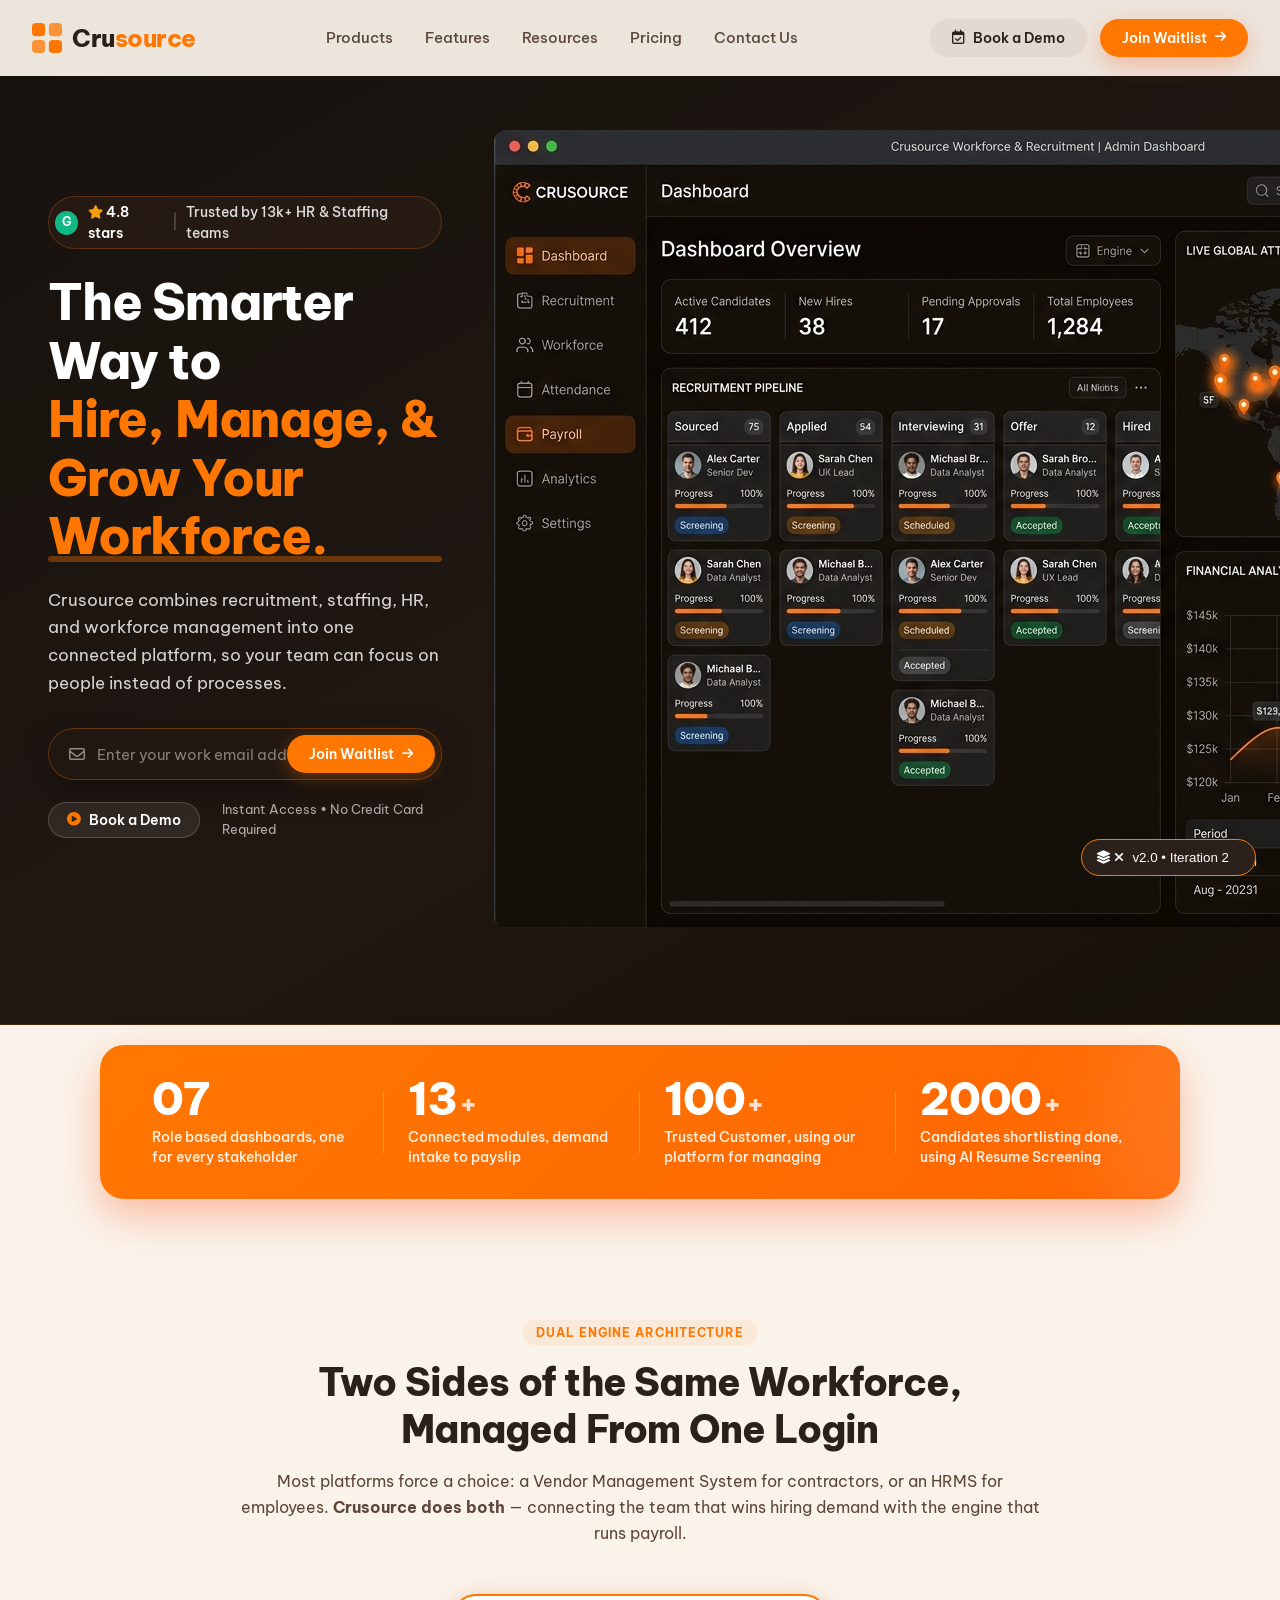
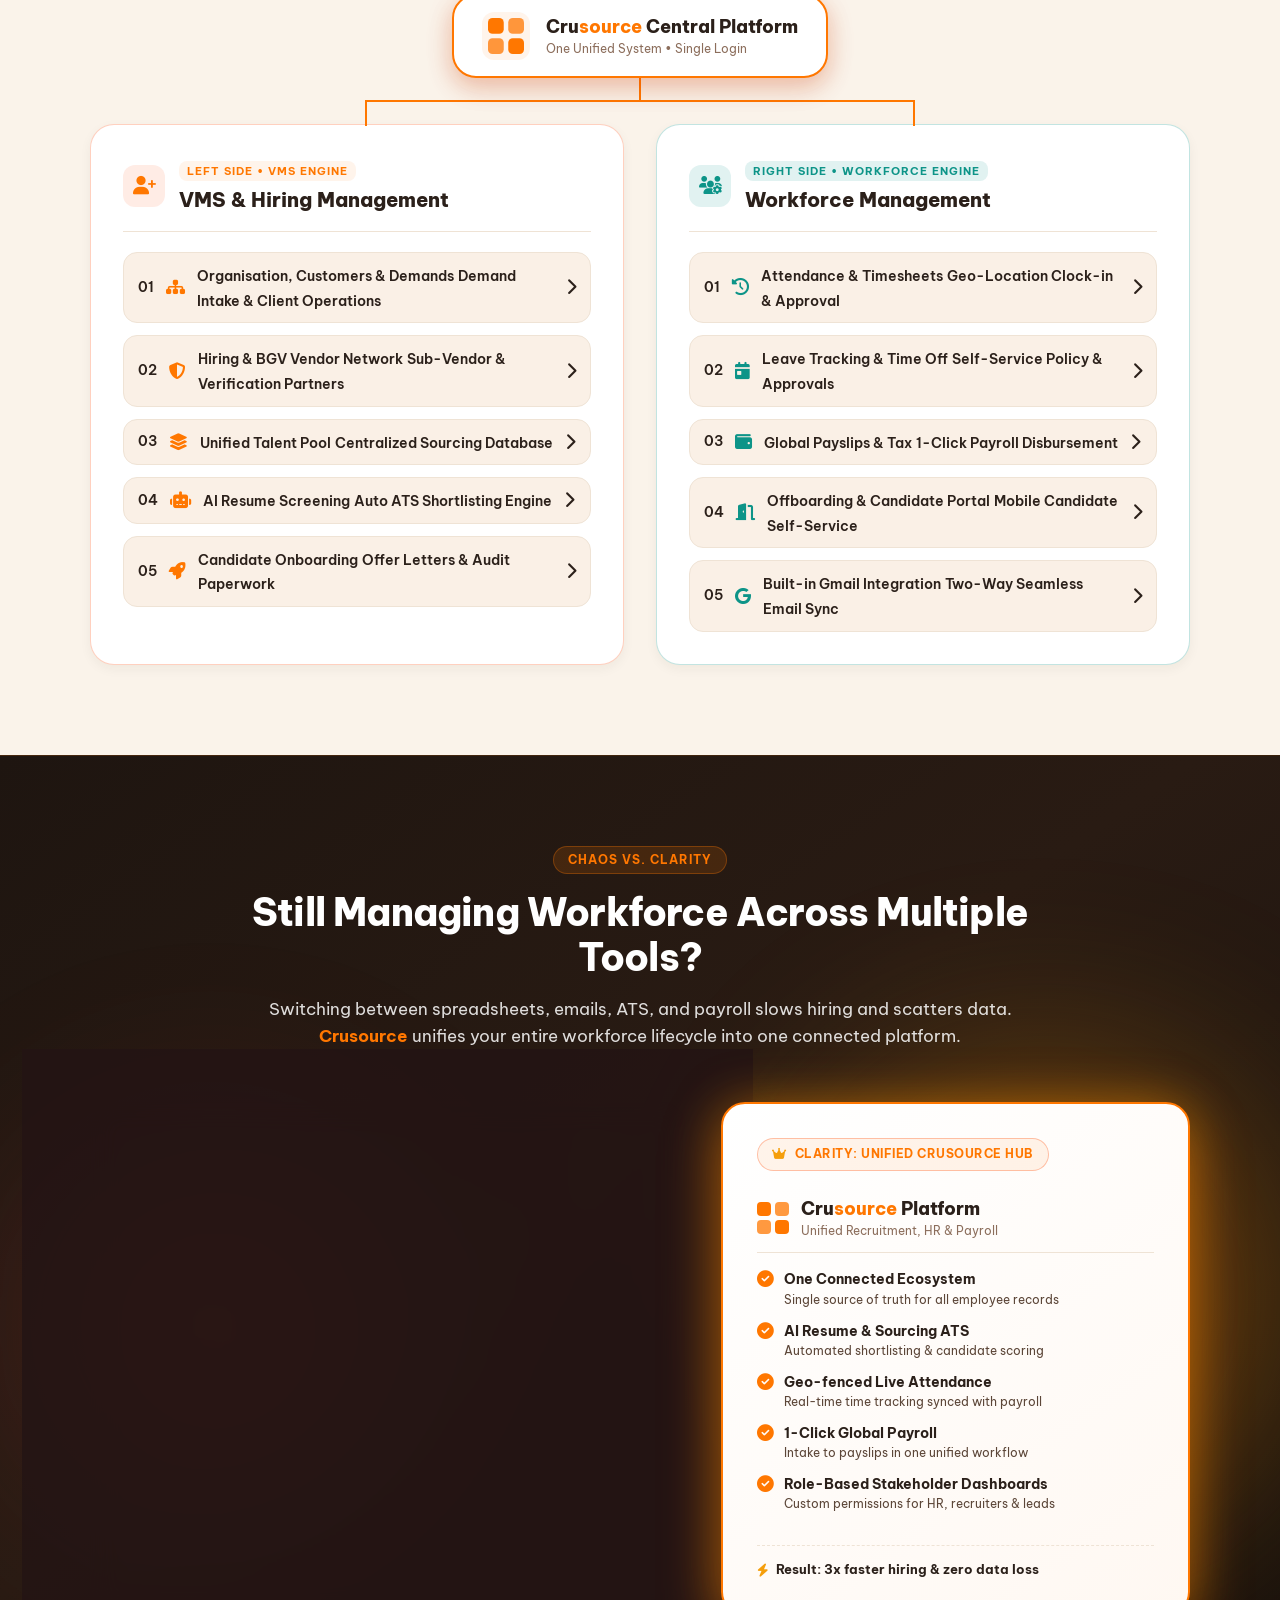
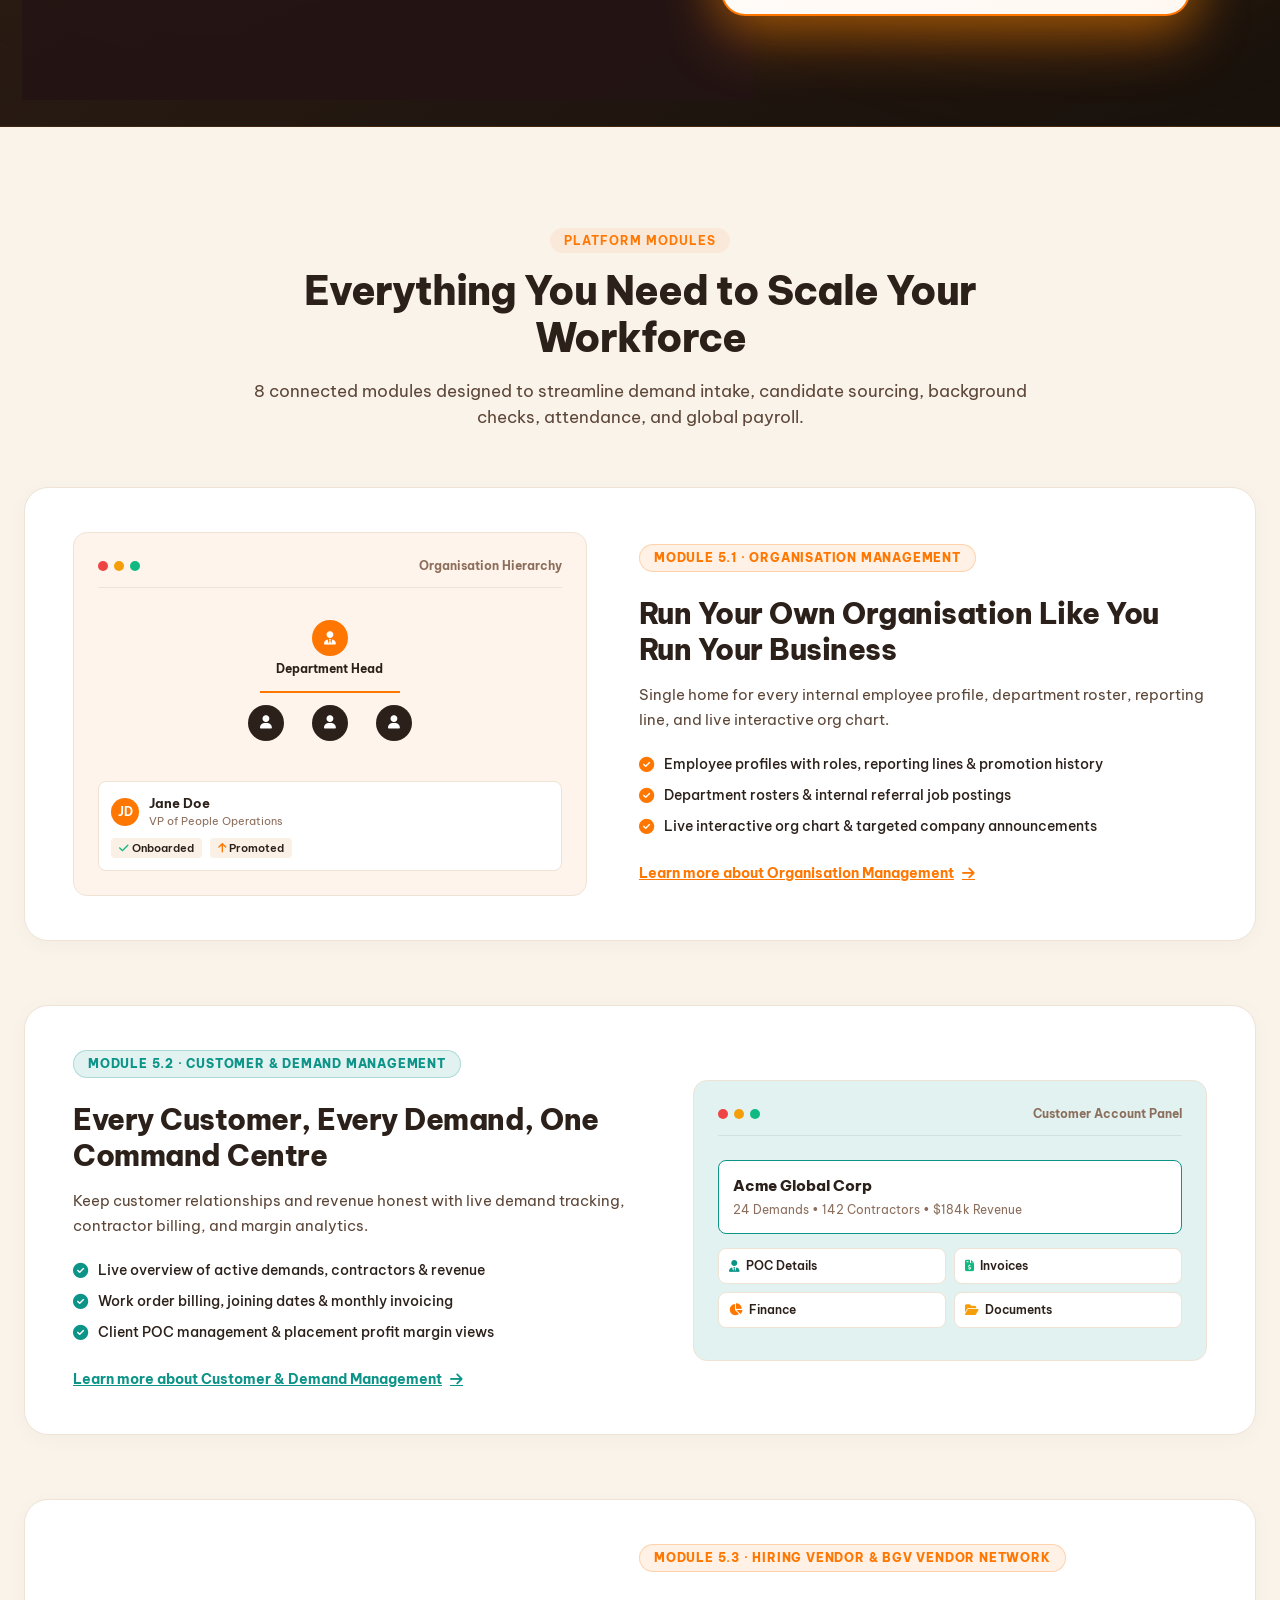
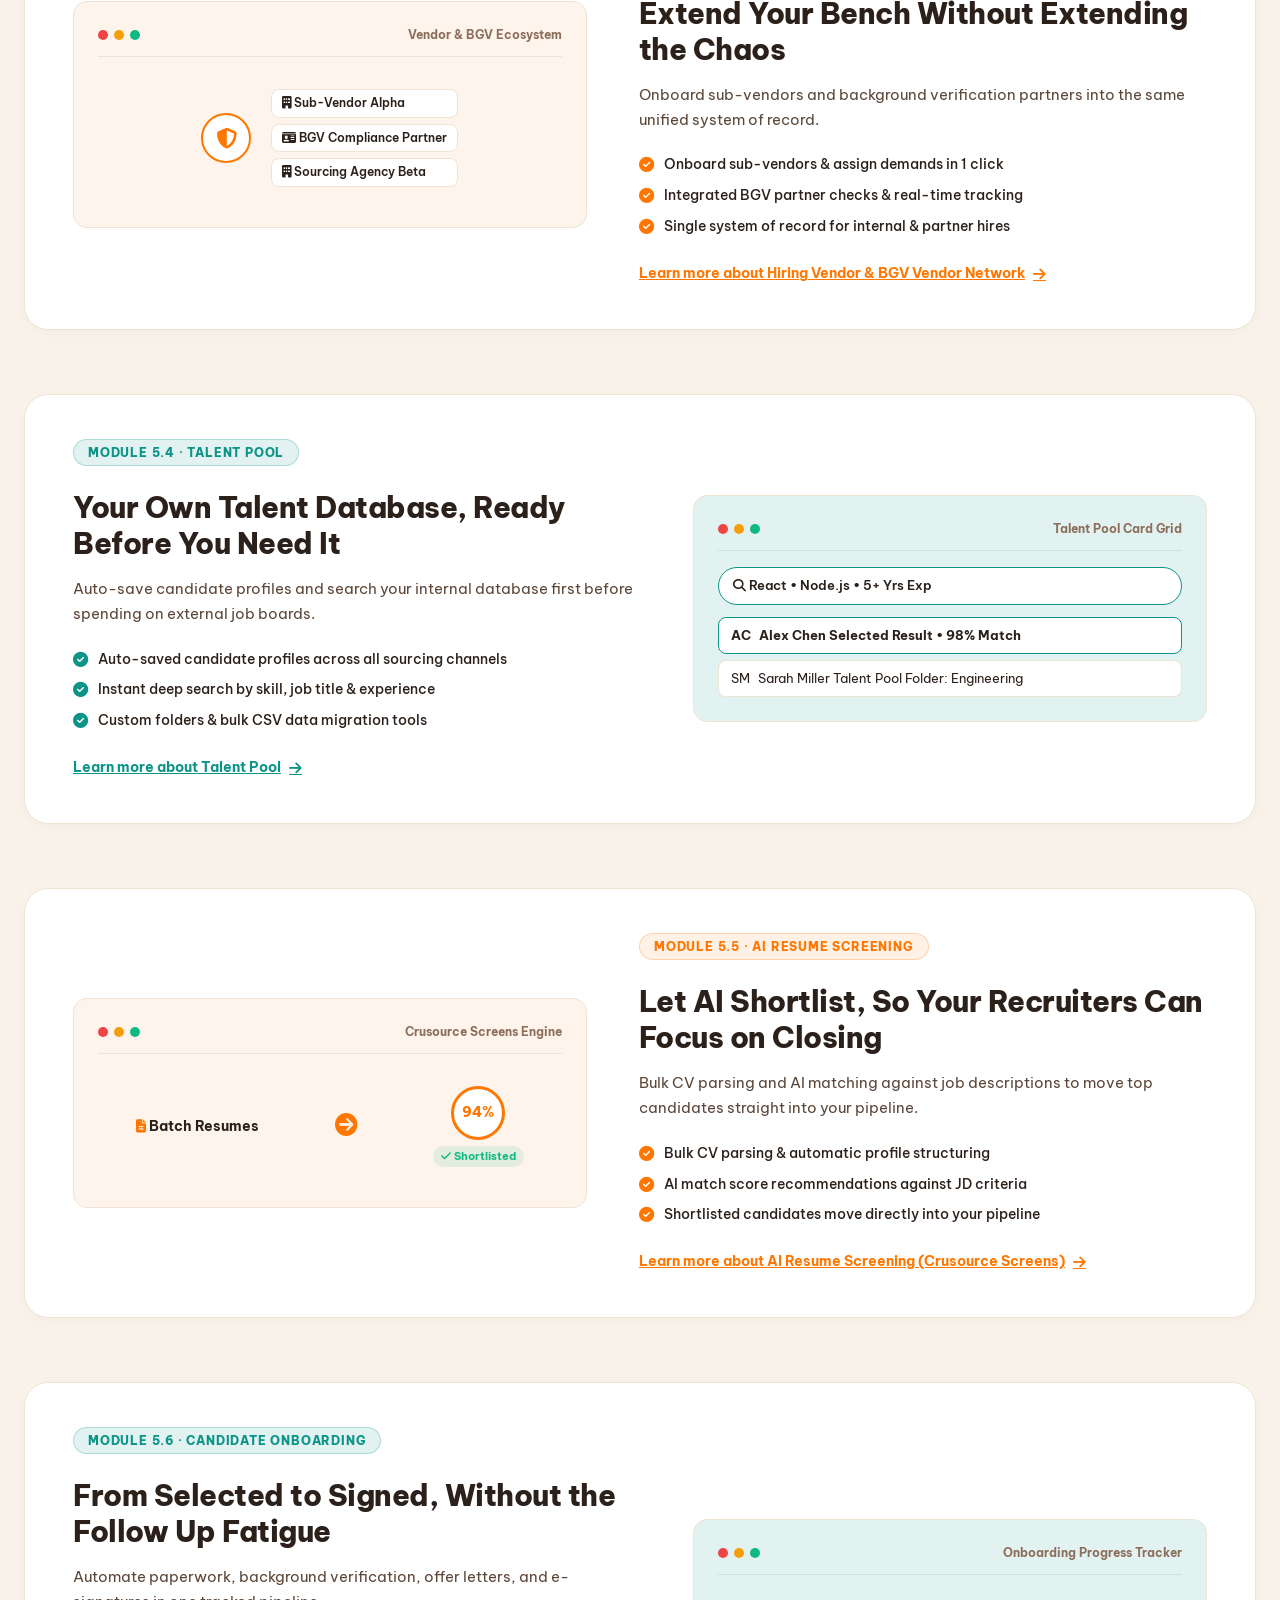
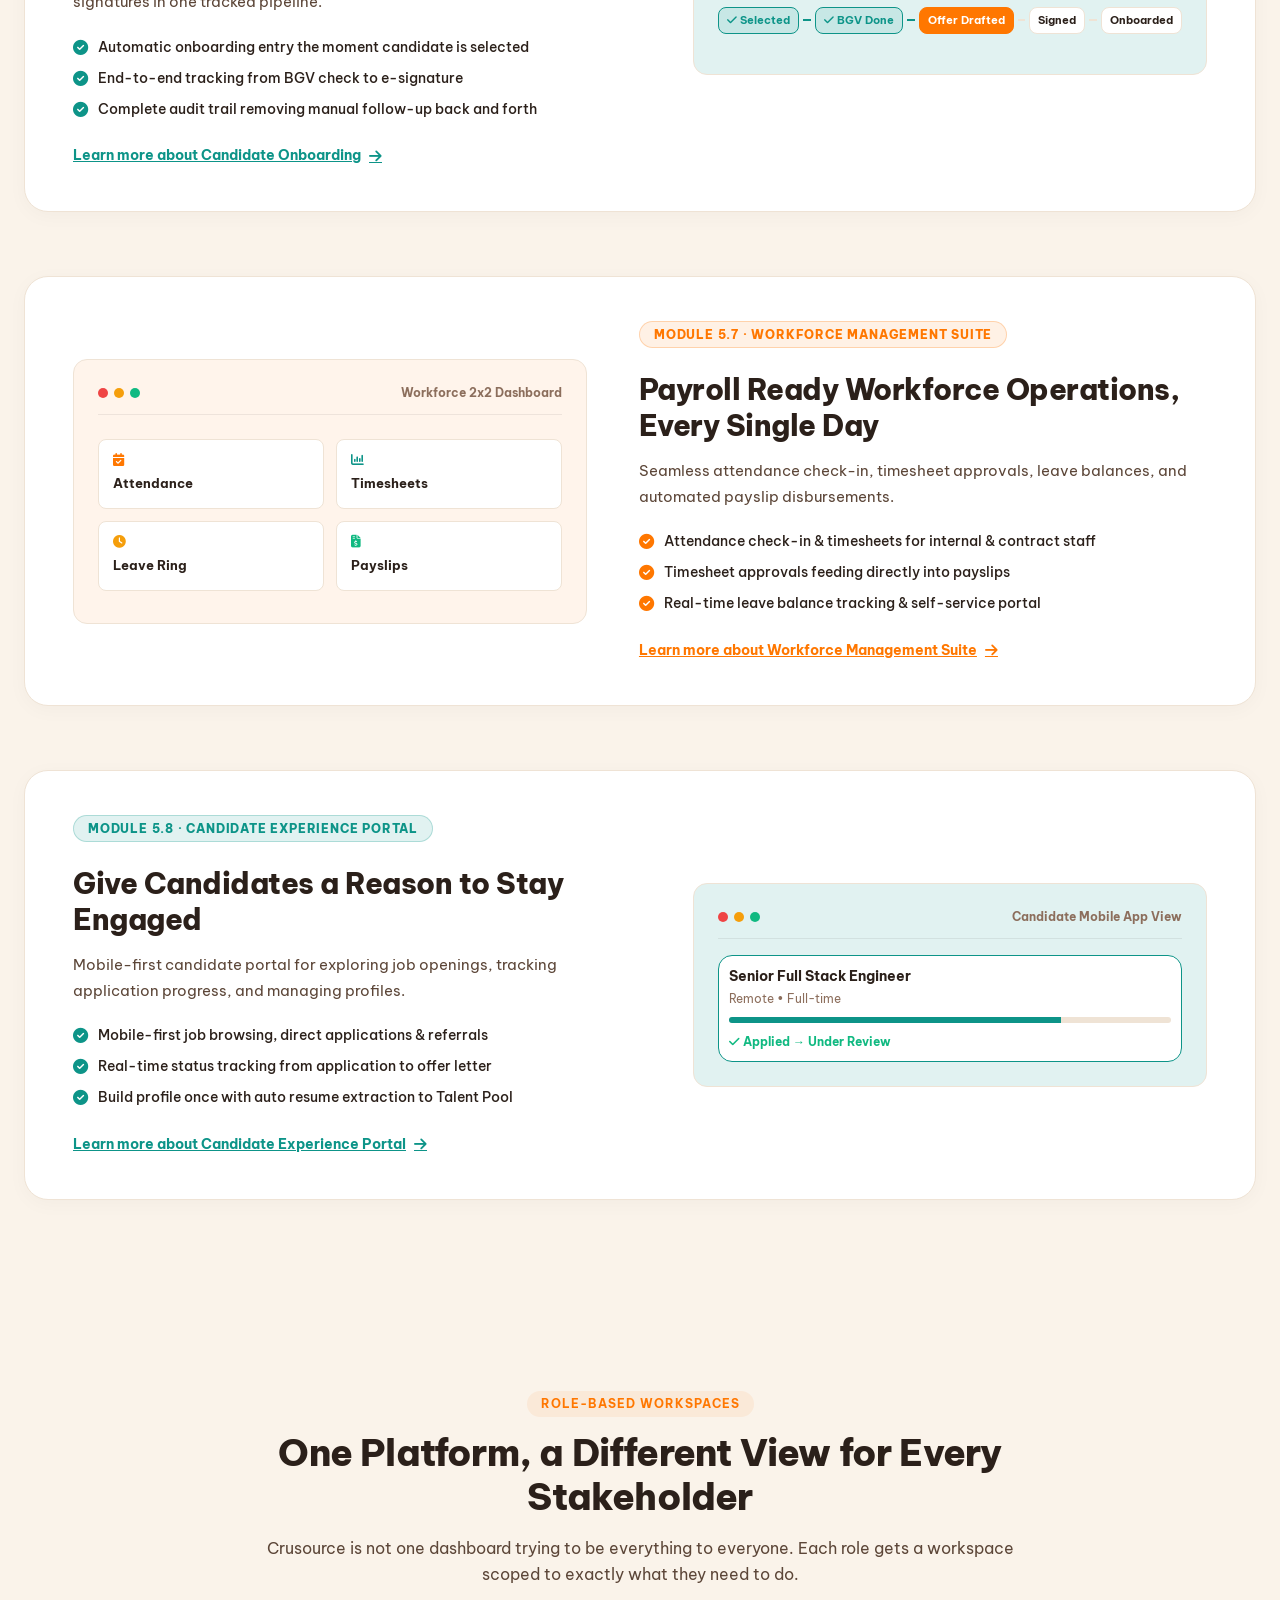
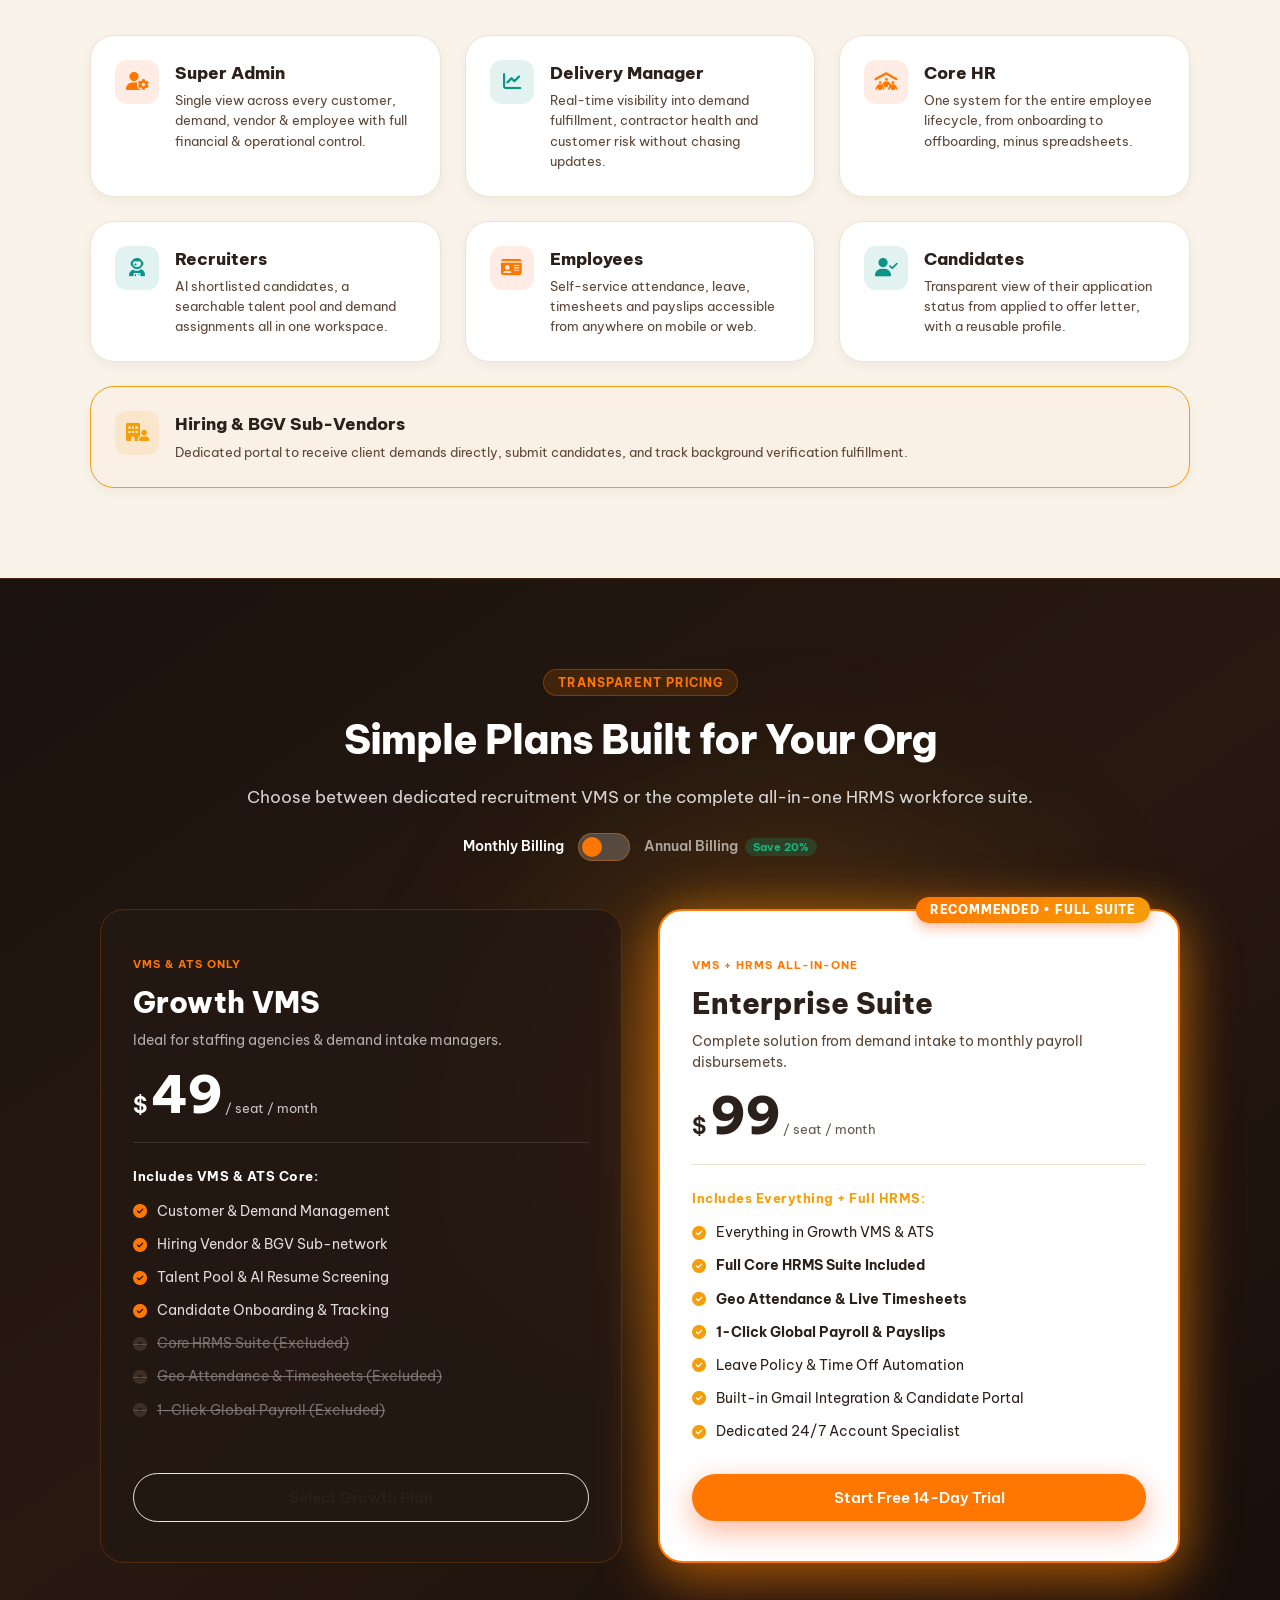
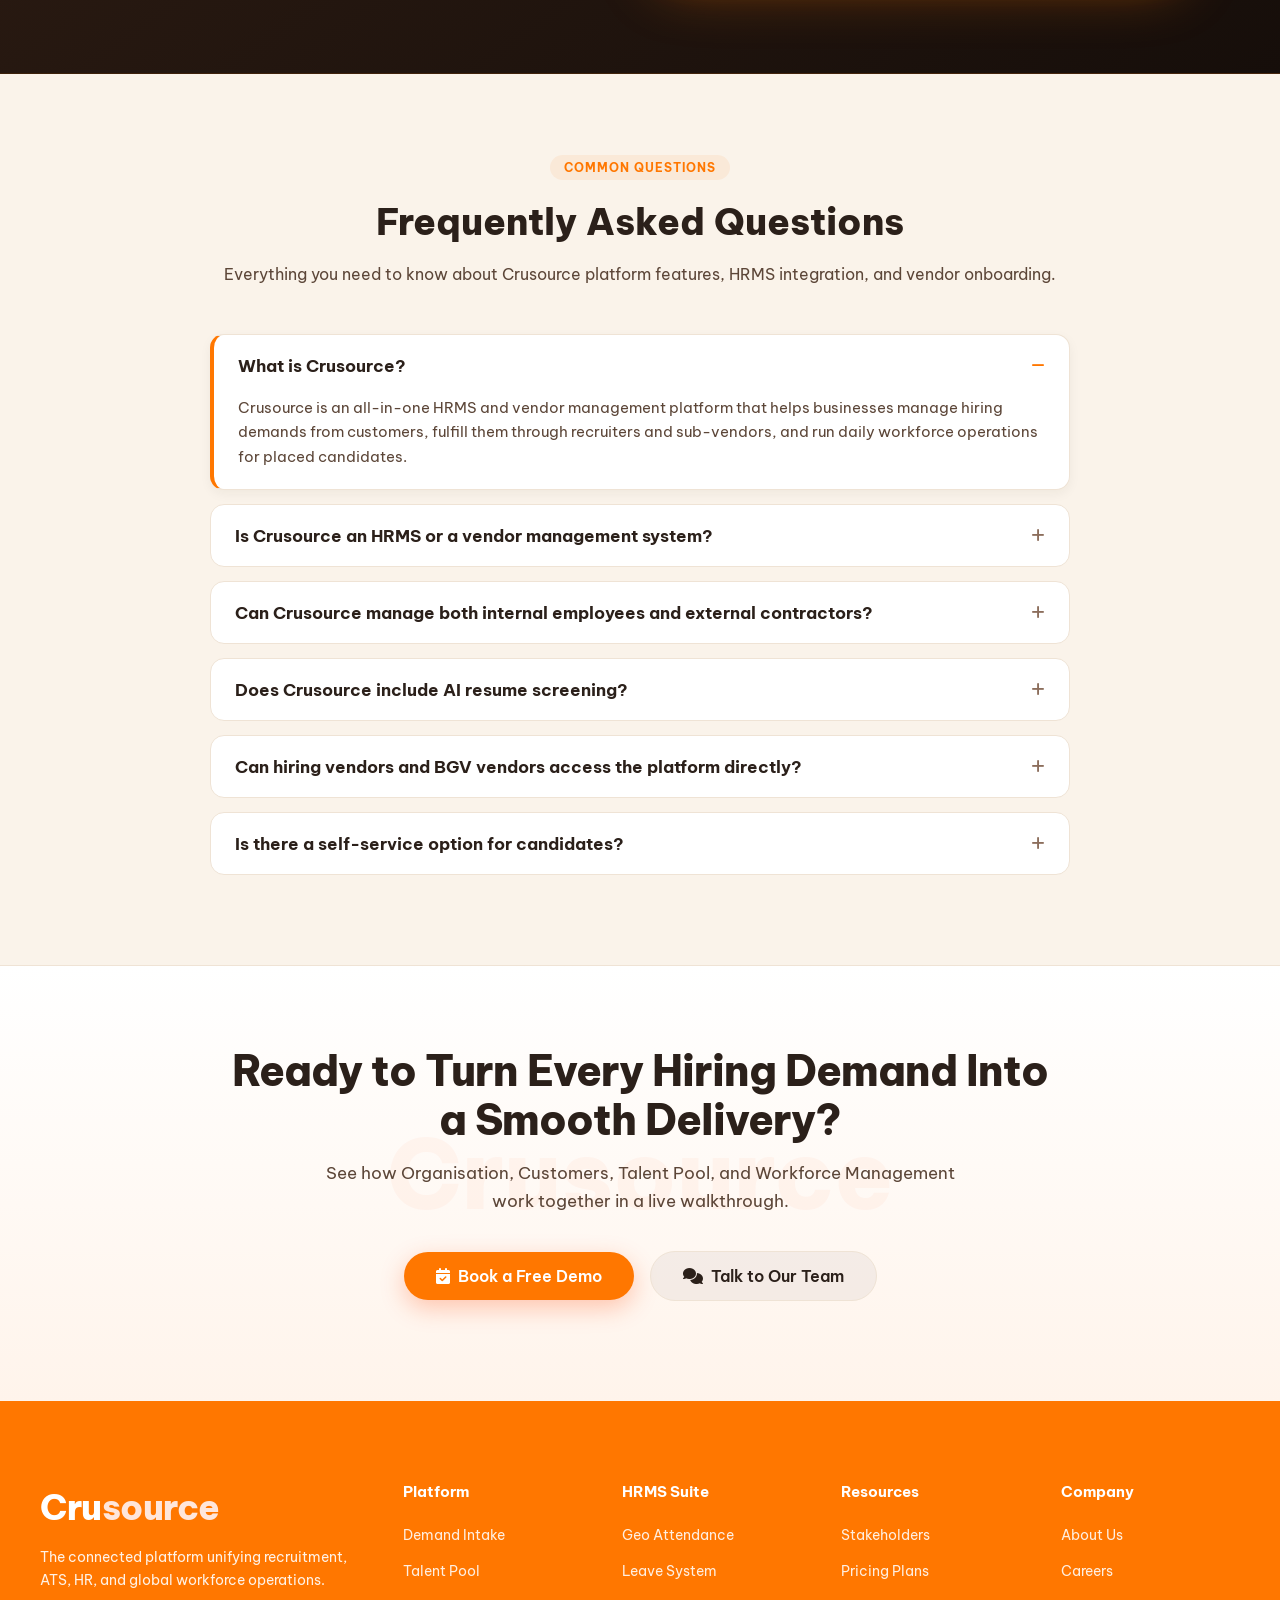
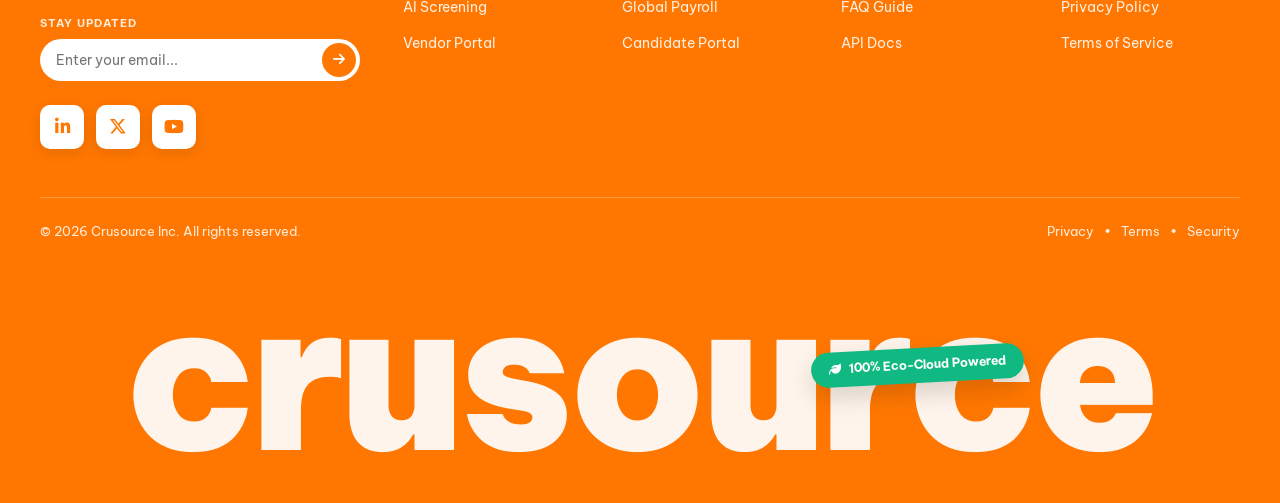
==== commit 6eae36a0: "Iteration 3 Added" ====
--- a/iteration2.html
+++ b/iteration2.html
@@ -1,22 +1,27 @@
 <!DOCTYPE html>
 <html lang="en">
+
 <head>
   <meta charset="UTF-8" />
   <meta name="viewport" content="width=device-width, initial-scale=1.0" />
   <title>Crusource — Iteration 2 (Feature Matrix & Workflow Focus)</title>
-  <meta name="description" content="Crusource combines recruitment, staffing, HR, and workforce management into one powerful platform, so your team can focus on people instead of processes." />
-  
+  <meta name="description"
+    content="Crusource combines recruitment, staffing, HR, and workforce management into one powerful platform, so your team can focus on people instead of processes." />
+
   <!-- Google Fonts: Be Vietnam Pro -->
   <link rel="preconnect" href="https://fonts.googleapis.com">
   <link rel="preconnect" href="https://fonts.gstatic.com" crossorigin>
-  <link href="https://fonts.googleapis.com/css2?family=Be+Vietnam+Pro:ital,wght@0,300;0,400;0,500;0,600;0,700;0,800;1,400&display=swap" rel="stylesheet">
-  
+  <link
+    href="https://fonts.googleapis.com/css2?family=Be+Vietnam+Pro:ital,wght@0,300;0,400;0,500;0,600;0,700;0,800;1,400&display=swap"
+    rel="stylesheet">
+
   <!-- FontAwesome Icons -->
   <link rel="stylesheet" href="https://cdnjs.cloudflare.com/ajax/libs/font-awesome/6.4.0/css/all.min.css" />
-  
+
   <!-- Stylesheet -->
   <link rel="stylesheet" href="style.css" />
 </head>
+
 <body class="theme-editorial">
 
   <!-- Refined Smart Navigation Bar (Hides on Scroll Down, Shows on Scroll Up) -->
@@ -25,10 +30,10 @@
       <a href="#" class="brand-logo" id="brand-logo">
         <div class="logo-icon">
           <svg width="30" height="30" viewBox="0 0 32 32" fill="none" xmlns="http://www.w3.org/2000/svg">
-            <rect width="14" height="14" rx="4" fill="#FF7700"/>
-            <rect x="18" width="14" height="14" rx="4" fill="#FF7700" fill-opacity="0.75"/>
-            <rect y="18" width="14" height="14" rx="4" fill="#FF7700" fill-opacity="0.75"/>
-            <rect x="18" y="18" width="14" height="14" rx="4" fill="#FF7700"/>
+            <rect width="14" height="14" rx="4" fill="#FF7700" />
+            <rect x="18" width="14" height="14" rx="4" fill="#FF7700" fill-opacity="0.75" />
+            <rect y="18" width="14" height="14" rx="4" fill="#FF7700" fill-opacity="0.75" />
+            <rect x="18" y="18" width="14" height="14" rx="4" fill="#FF7700" />
           </svg>
         </div>
         <span class="logo-text">Cru<span class="logo-accent">source</span></span>
@@ -66,10 +71,10 @@
     <!-- CLEAN ENHANCED DARK SPLIT HERO SECTION (ITERATION 2) -->
     <section class="hero-section hero-split-dark" id="hero-section">
       <div class="hero-container-split">
-        
+
         <!-- LEFT COLUMN: CONTENT -->
         <div class="hero-content-col">
-          
+
           <!-- Sleek Dark Trust Badge -->
           <div class="rating-badge-dark" id="rating-badge">
             <div class="badge-icon-warm">G</div>
@@ -82,13 +87,12 @@
 
           <!-- Headline (Strict 2 lines) -->
           <h1 class="hero-headline-dark">
-            The Smarter Way to<br/>
+            The Smarter Way to<br />
             <span class="headline-highlight-orange-dark">Hire, Manage, & Grow Your Workforce.</span>
           </h1>
 
-          <!-- Subheadline Description (Balanced 2 lines) -->
           <p class="hero-description-dark">
-            Crusource combines recruitment, staffing, HR, and workforce management<br/>
+            Crusource combines recruitment, staffing, HR, and workforce management
             into one connected platform, so your team can focus on people instead of processes.
           </p>
 
@@ -96,14 +100,8 @@
           <form class="hero-waitlist-form-dark" id="hero-waitlist-form">
             <div class="input-wrapper-dark">
               <i class="fa-regular fa-envelope input-icon-dark"></i>
-              <input 
-                type="email" 
-                id="hero-email" 
-                class="hero-email-input-dark" 
-                placeholder="Enter your work email address..." 
-                required 
-                autocomplete="email"
-              />
+              <input type="email" id="hero-email" class="hero-email-input-dark"
+                placeholder="Enter your work email address..." required autocomplete="email" />
               <button type="submit" class="btn btn-primary btn-form-submit-glow" id="btn-form-submit">
                 <span>Join Waitlist</span>
                 <i class="fa-solid fa-arrow-right btn-arrow"></i>
@@ -121,23 +119,21 @@
             </span>
           </div>
 
-          <!-- Key Platform Feature Chips Bar -->
-          <div class="hero-features-chips">
-            <span class="chip-item"><i class="fa-solid fa-circle-check text-orange"></i> VMS & ATS Engine</span>
-            <span class="chip-item"><i class="fa-solid fa-circle-check text-teal"></i> Geo Attendance</span>
-            <span class="chip-item"><i class="fa-solid fa-circle-check text-gold"></i> 1-Click Global Payroll</span>
-          </div>
-
-        </div>
-
-        <!-- RIGHT COLUMN: CLEAN CORPORATE EXECUTIVE PORTRAIT -->
+        </div>
+
+        <!-- RIGHT COLUMN: FULL-BLEED ULTRA-MODERN LIVE DASHBOARD SHOWCASE & METRIC BADGES -->
+        <!-- RIGHT COLUMN: FULL-BLEED ULTRA-MODERN DASHBOARD SHOWCASE -->
         <div class="hero-media-col">
-          <div class="clean-pro-card">
-            <img 
-              src="assets/corporate_man_glasses_navy_suit.png" 
-              alt="Crusource HR Executive Leader" 
-              class="clean-pro-img" 
-            />
+          <div class="hero-glow-backdrop"></div>
+          
+          <div class="hero-dashboard-wrapper">
+            <div class="hero-dashboard-frame">
+              <img 
+                src="assets/crusource_hero_dashboard.png" 
+                alt="Crusource Unified Workforce Management Platform Dashboard" 
+                class="hero-dashboard-img" 
+              />
+            </div>
           </div>
         </div>
 
@@ -149,7 +145,7 @@
       <div class="stats-orange-container">
         <div class="stats-orange-card">
           <div class="stats-orange-grid">
-            
+
             <div class="stat-orange-item">
               <div class="stat-orange-num-box">
                 <span class="stat-orange-num">07</span>
@@ -186,27 +182,29 @@
     <!-- TWO SIDES OF WORKFORCE (TREE FLOWCHART DIAGRAM SECTION) -->
     <section class="pillars-section" id="products">
       <div class="pillars-container">
-        
+
         <!-- Header -->
         <div class="pillars-header">
           <span class="pillars-pill">DUAL ENGINE ARCHITECTURE</span>
           <h2 class="pillars-title">Two Sides of the Same Workforce, Managed From One Login</h2>
           <p class="pillars-desc">
-            Most platforms force a choice: a Vendor Management System for contractors, or an HRMS for employees. <strong>Crusource does both</strong> — connecting the team that wins hiring demand with the engine that runs payroll.
+            Most platforms force a choice: a Vendor Management System for contractors, or an HRMS for employees.
+            <strong>Crusource does both</strong> — connecting the team that wins hiring demand with the engine that runs
+            payroll.
           </p>
         </div>
 
         <!-- Central Tree Flowchart Diagram -->
         <div class="tree-flowchart">
-          
+
           <!-- Central Root Node (Crusource Core Hub) -->
           <div class="tree-root-card">
             <div class="root-logo-box">
               <svg width="36" height="36" viewBox="0 0 32 32" fill="none">
-                <rect width="14" height="14" rx="4" fill="#FF7700"/>
-                <rect x="18" width="14" height="14" rx="4" fill="#FF7700" fill-opacity="0.75"/>
-                <rect y="18" width="14" height="14" rx="4" fill="#FF7700" fill-opacity="0.75"/>
-                <rect x="18" y="18" width="14" height="14" rx="4" fill="#FF7700"/>
+                <rect width="14" height="14" rx="4" fill="#FF7700" />
+                <rect x="18" width="14" height="14" rx="4" fill="#FF7700" fill-opacity="0.75" />
+                <rect y="18" width="14" height="14" rx="4" fill="#FF7700" fill-opacity="0.75" />
+                <rect x="18" y="18" width="14" height="14" rx="4" fill="#FF7700" />
               </svg>
             </div>
             <div class="root-text">
@@ -223,77 +221,129 @@
             <div class="branch-stem-down-right"></div>
           </div>
 
-          <!-- Dual Pillars Grid (Left: Hiring, Right: Workforce) -->
+          <!-- Dual Pillars Grid (Left: VMS, Right: Workforce Management) -->
           <div class="pillars-grid">
-            
-            <!-- Pillar 1: Hiring & Vendor Management -->
+
+            <!-- Pillar 1: VMS & Hiring Management (Left Side) -->
             <div class="pillar-card pillar-1">
               <div class="pillar-card-header">
                 <div class="pillar-icon bg-orange-soft">
                   <i class="fa-solid fa-user-plus text-orange"></i>
                 </div>
                 <div>
-                  <span class="pillar-tag">PILLAR 01</span>
-                  <h3 class="pillar-card-title">Hiring & Vendor Management</h3>
-                </div>
-              </div>
-
-              <div class="pillar-nodes-list">
+                  <span class="pillar-tag">LEFT SIDE • VMS ENGINE</span>
+                  <h3 class="pillar-card-title">VMS & Hiring Management</h3>
+                </div>
+              </div>
+
+              <!-- Flow Line Connector Track -->
+              <div class="pillar-nodes-list flow-track-orange">
                 <div class="node-item">
+                  <span class="node-step-badge">01</span>
                   <i class="fa-solid fa-sitemap text-orange"></i>
-                  <span>Organisation, Customers & Demands</span>
+                  <div class="node-item-text">
+                    <span class="node-name">Organisation, Customers & Demands</span>
+                    <span class="node-sub">Demand Intake & Client Operations</span>
+                  </div>
+                  <i class="fa-solid fa-chevron-right node-arrow"></i>
                 </div>
                 <div class="node-item">
+                  <span class="node-step-badge">02</span>
                   <i class="fa-solid fa-shield-halved text-orange"></i>
-                  <span>Hiring & BGV Vendor Network</span>
+                  <div class="node-item-text">
+                    <span class="node-name">Hiring & BGV Vendor Network</span>
+                    <span class="node-sub">Sub-Vendor & Verification Partners</span>
+                  </div>
+                  <i class="fa-solid fa-chevron-right node-arrow"></i>
                 </div>
                 <div class="node-item">
+                  <span class="node-step-badge">03</span>
                   <i class="fa-solid fa-layer-group text-orange"></i>
-                  <span>Unified Talent Pool</span>
+                  <div class="node-item-text">
+                    <span class="node-name">Unified Talent Pool</span>
+                    <span class="node-sub">Centralized Sourcing Database</span>
+                  </div>
+                  <i class="fa-solid fa-chevron-right node-arrow"></i>
                 </div>
                 <div class="node-item">
+                  <span class="node-step-badge">04</span>
                   <i class="fa-solid fa-robot text-orange"></i>
-                  <span>AI Resume Screening</span>
+                  <div class="node-item-text">
+                    <span class="node-name">AI Resume Screening</span>
+                    <span class="node-sub">Auto ATS Shortlisting Engine</span>
+                  </div>
+                  <i class="fa-solid fa-chevron-right node-arrow"></i>
                 </div>
                 <div class="node-item">
+                  <span class="node-step-badge">05</span>
                   <i class="fa-solid fa-rocket text-orange"></i>
-                  <span>Candidate Onboarding</span>
-                </div>
-              </div>
-            </div>
-
-            <!-- Pillar 2: Workforce Management -->
+                  <div class="node-item-text">
+                    <span class="node-name">Candidate Onboarding</span>
+                    <span class="node-sub">Offer Letters & Audit Paperwork</span>
+                  </div>
+                  <i class="fa-solid fa-chevron-right node-arrow"></i>
+                </div>
+              </div>
+            </div>
+
+            <!-- Pillar 2: Workforce Management / HRMS (Right Side) -->
             <div class="pillar-card pillar-2">
               <div class="pillar-card-header">
                 <div class="pillar-icon bg-teal-soft">
                   <i class="fa-solid fa-users-gear text-teal"></i>
                 </div>
                 <div>
-                  <span class="pillar-tag tag-teal">PILLAR 02</span>
+                  <span class="pillar-tag tag-teal">RIGHT SIDE • WORKFORCE ENGINE</span>
                   <h3 class="pillar-card-title">Workforce Management</h3>
                 </div>
               </div>
 
-              <div class="pillar-nodes-list">
+              <!-- Flow Line Connector Track -->
+              <div class="pillar-nodes-list flow-track-teal">
                 <div class="node-item">
+                  <span class="node-step-badge tag-teal-badge">01</span>
                   <i class="fa-solid fa-clock-rotate-left text-teal"></i>
-                  <span>Attendance & Timesheets</span>
+                  <div class="node-item-text">
+                    <span class="node-name">Attendance & Timesheets</span>
+                    <span class="node-sub">Geo-Location Clock-in & Approval</span>
+                  </div>
+                  <i class="fa-solid fa-chevron-right node-arrow"></i>
                 </div>
                 <div class="node-item">
+                  <span class="node-step-badge tag-teal-badge">02</span>
                   <i class="fa-solid fa-calendar-day text-teal"></i>
-                  <span>Leave Tracking & Time Off</span>
+                  <div class="node-item-text">
+                    <span class="node-name">Leave Tracking & Time Off</span>
+                    <span class="node-sub">Self-Service Policy & Approvals</span>
+                  </div>
+                  <i class="fa-solid fa-chevron-right node-arrow"></i>
                 </div>
                 <div class="node-item">
+                  <span class="node-step-badge tag-teal-badge">03</span>
                   <i class="fa-solid fa-wallet text-teal"></i>
-                  <span>Global Payslips & Tax</span>
+                  <div class="node-item-text">
+                    <span class="node-name">Global Payslips & Tax</span>
+                    <span class="node-sub">1-Click Payroll Disbursement</span>
+                  </div>
+                  <i class="fa-solid fa-chevron-right node-arrow"></i>
                 </div>
                 <div class="node-item">
+                  <span class="node-step-badge tag-teal-badge">04</span>
                   <i class="fa-solid fa-door-open text-teal"></i>
-                  <span>Offboarding & Candidate Portal</span>
+                  <div class="node-item-text">
+                    <span class="node-name">Offboarding & Candidate Portal</span>
+                    <span class="node-sub">Mobile Candidate Self-Service</span>
+                  </div>
+                  <i class="fa-solid fa-chevron-right node-arrow"></i>
                 </div>
                 <div class="node-item">
+                  <span class="node-step-badge tag-teal-badge">05</span>
                   <i class="fa-brands fa-google text-teal"></i>
-                  <span>Built-in Gmail Integration</span>
+                  <div class="node-item-text">
+                    <span class="node-name">Built-in Gmail Integration</span>
+                    <span class="node-sub">Two-Way Seamless Email Sync</span>
+                  </div>
+                  <i class="fa-solid fa-chevron-right node-arrow"></i>
                 </div>
               </div>
             </div>
@@ -308,26 +358,27 @@
     <!-- CHAOS VS CLARITY COMPARISON SECTION -->
     <section class="comparison-section" id="comparison-section">
       <div class="comparison-container">
-        
+
         <!-- Section Header -->
         <div class="comparison-header">
           <span class="comparison-pill">CHAOS VS. CLARITY</span>
           <h2 class="comparison-title">Still Managing Workforce Across Multiple Tools?</h2>
           <p class="comparison-desc">
-            Switching between spreadsheets, emails, ATS, and payroll slows hiring and scatters data. <strong>Crusource</strong> unifies your entire workforce lifecycle into one connected platform.
+            Switching between spreadsheets, emails, ATS, and payroll slows hiring and scatters data.
+            <strong>Crusource</strong> unifies your entire workforce lifecycle into one connected platform.
           </p>
         </div>
 
         <!-- Comparison Dual Card Grid -->
         <div class="comparison-grid">
-          
+
           <!-- Chaos Card (Red Marked / Disconnected Tools) -->
           <div class="comparison-card chaos-card">
             <div class="card-status-badge badge-chaos">
               <i class="fa-solid fa-circle-xmark text-red"></i>
               <span>CHAOS: DISCONNECTED TOOLS</span>
             </div>
-            
+
             <div class="chaos-tools-grid">
               <div class="chaos-tool-item">
                 <div class="tool-icon-box bg-red-soft">
@@ -402,10 +453,10 @@
               <div class="king-brand-header">
                 <div class="logo-icon">
                   <svg width="32" height="32" viewBox="0 0 32 32" fill="none">
-                    <rect width="14" height="14" rx="4" fill="#FF7700"/>
-                    <rect x="18" width="14" height="14" rx="4" fill="#FF7700" fill-opacity="0.75"/>
-                    <rect y="18" width="14" height="14" rx="4" fill="#FF7700" fill-opacity="0.75"/>
-                    <rect x="18" y="18" width="14" height="14" rx="4" fill="#FF7700"/>
+                    <rect width="14" height="14" rx="4" fill="#FF7700" />
+                    <rect x="18" width="14" height="14" rx="4" fill="#FF7700" fill-opacity="0.75" />
+                    <rect y="18" width="14" height="14" rx="4" fill="#FF7700" fill-opacity="0.75" />
+                    <rect x="18" y="18" width="14" height="14" rx="4" fill="#FF7700" />
                   </svg>
                 </div>
                 <div>
@@ -471,17 +522,18 @@
     <!-- ALTERNATING LEFT-RIGHT FEATURE SHOWCASE (ITERATION 2) -->
     <section class="features-zigzag-section" id="features">
       <div class="features-zigzag-container">
-        
+
         <div class="features-matrix-header">
           <span class="features-pill">PLATFORM MODULES</span>
           <h2 class="features-matrix-title">Everything You Need to Scale Your Workforce</h2>
           <p class="features-matrix-desc">
-            8 connected modules designed to streamline demand intake, candidate sourcing, background checks, attendance, and global payroll.
+            8 connected modules designed to streamline demand intake, candidate sourcing, background checks, attendance,
+            and global payroll.
           </p>
         </div>
 
         <div class="zigzag-rows-wrapper">
-          
+
           <!-- Module 5.1: Organisation Management (Image Left ~45%, Copy Right ~55%) -->
           <div class="zigzag-row row-img-left">
             <div class="zigzag-media-col">
@@ -522,14 +574,19 @@
               <span class="module-code-pill">MODULE 5.1 · ORGANISATION MANAGEMENT</span>
               <h3 class="zigzag-heading">Run Your Own Organisation Like You Run Your Business</h3>
               <p class="zigzag-desc">
-                Single home for every internal employee profile, department roster, reporting line, and live interactive org chart.
+                Single home for every internal employee profile, department roster, reporting line, and live interactive
+                org chart.
               </p>
               <ul class="zigzag-bullets">
-                <li><i class="fa-solid fa-circle-check text-orange"></i> Employee profiles with roles, reporting lines & promotion history</li>
-                <li><i class="fa-solid fa-circle-check text-orange"></i> Department rosters & internal referral job postings</li>
-                <li><i class="fa-solid fa-circle-check text-orange"></i> Live interactive org chart & targeted company announcements</li>
+                <li><i class="fa-solid fa-circle-check text-orange"></i> Employee profiles with roles, reporting lines &
+                  promotion history</li>
+                <li><i class="fa-solid fa-circle-check text-orange"></i> Department rosters & internal referral job
+                  postings</li>
+                <li><i class="fa-solid fa-circle-check text-orange"></i> Live interactive org chart & targeted company
+                  announcements</li>
               </ul>
-              <a href="#contact" class="zigzag-link">Learn more about Organisation Management <i class="fa-solid fa-arrow-right"></i></a>
+              <a href="#contact" class="zigzag-link">Learn more about Organisation Management <i
+                  class="fa-solid fa-arrow-right"></i></a>
             </div>
           </div>
 
@@ -539,14 +596,19 @@
               <span class="module-code-pill tag-teal">MODULE 5.2 · CUSTOMER & DEMAND MANAGEMENT</span>
               <h3 class="zigzag-heading">Every Customer, Every Demand, One Command Centre</h3>
               <p class="zigzag-desc">
-                Keep customer relationships and revenue honest with live demand tracking, contractor billing, and margin analytics.
+                Keep customer relationships and revenue honest with live demand tracking, contractor billing, and margin
+                analytics.
               </p>
               <ul class="zigzag-bullets">
-                <li><i class="fa-solid fa-circle-check text-teal"></i> Live overview of active demands, contractors & revenue</li>
-                <li><i class="fa-solid fa-circle-check text-teal"></i> Work order billing, joining dates & monthly invoicing</li>
-                <li><i class="fa-solid fa-circle-check text-teal"></i> Client POC management & placement profit margin views</li>
+                <li><i class="fa-solid fa-circle-check text-teal"></i> Live overview of active demands, contractors &
+                  revenue</li>
+                <li><i class="fa-solid fa-circle-check text-teal"></i> Work order billing, joining dates & monthly
+                  invoicing</li>
+                <li><i class="fa-solid fa-circle-check text-teal"></i> Client POC management & placement profit margin
+                  views</li>
               </ul>
-              <a href="#contact" class="zigzag-link text-teal">Learn more about Customer & Demand Management <i class="fa-solid fa-arrow-right"></i></a>
+              <a href="#contact" class="zigzag-link text-teal">Learn more about Customer & Demand Management <i
+                  class="fa-solid fa-arrow-right"></i></a>
             </div>
             <div class="zigzag-media-col">
               <div class="zigzag-card-mockup bg-teal-soft">
@@ -595,11 +657,15 @@
                 Onboard sub-vendors and background verification partners into the same unified system of record.
               </p>
               <ul class="zigzag-bullets">
-                <li><i class="fa-solid fa-circle-check text-orange"></i> Onboard sub-vendors & assign demands in 1 click</li>
-                <li><i class="fa-solid fa-circle-check text-orange"></i> Integrated BGV partner checks & real-time tracking</li>
-                <li><i class="fa-solid fa-circle-check text-orange"></i> Single system of record for internal & partner hires</li>
+                <li><i class="fa-solid fa-circle-check text-orange"></i> Onboard sub-vendors & assign demands in 1 click
+                </li>
+                <li><i class="fa-solid fa-circle-check text-orange"></i> Integrated BGV partner checks & real-time
+                  tracking</li>
+                <li><i class="fa-solid fa-circle-check text-orange"></i> Single system of record for internal & partner
+                  hires</li>
               </ul>
-              <a href="#contact" class="zigzag-link">Learn more about Hiring Vendor & BGV Vendor Network <i class="fa-solid fa-arrow-right"></i></a>
+              <a href="#contact" class="zigzag-link">Learn more about Hiring Vendor & BGV Vendor Network <i
+                  class="fa-solid fa-arrow-right"></i></a>
             </div>
           </div>
 
@@ -609,14 +675,19 @@
               <span class="module-code-pill tag-teal">MODULE 5.4 · TALENT POOL</span>
               <h3 class="zigzag-heading">Your Own Talent Database, Ready Before You Need It</h3>
               <p class="zigzag-desc">
-                Auto-save candidate profiles and search your internal database first before spending on external job boards.
+                Auto-save candidate profiles and search your internal database first before spending on external job
+                boards.
               </p>
               <ul class="zigzag-bullets">
-                <li><i class="fa-solid fa-circle-check text-teal"></i> Auto-saved candidate profiles across all sourcing channels</li>
-                <li><i class="fa-solid fa-circle-check text-teal"></i> Instant deep search by skill, job title & experience</li>
-                <li><i class="fa-solid fa-circle-check text-teal"></i> Custom folders & bulk CSV data migration tools</li>
+                <li><i class="fa-solid fa-circle-check text-teal"></i> Auto-saved candidate profiles across all sourcing
+                  channels</li>
+                <li><i class="fa-solid fa-circle-check text-teal"></i> Instant deep search by skill, job title &
+                  experience</li>
+                <li><i class="fa-solid fa-circle-check text-teal"></i> Custom folders & bulk CSV data migration tools
+                </li>
               </ul>
-              <a href="#contact" class="zigzag-link text-teal">Learn more about Talent Pool <i class="fa-solid fa-arrow-right"></i></a>
+              <a href="#contact" class="zigzag-link text-teal">Learn more about Talent Pool <i
+                  class="fa-solid fa-arrow-right"></i></a>
             </div>
             <div class="zigzag-media-col">
               <div class="zigzag-card-mockup bg-teal-soft">
@@ -625,7 +696,8 @@
                   <span class="mockup-title">Talent Pool Card Grid</span>
                 </div>
                 <div class="mockup-search-visual">
-                  <div class="search-input-pill"><i class="fa-solid fa-magnifying-glass"></i> React • Node.js • 5+ Yrs Exp</div>
+                  <div class="search-input-pill"><i class="fa-solid fa-magnifying-glass"></i> React • Node.js • 5+ Yrs
+                    Exp</div>
                   <div class="candidate-cards-mini">
                     <div class="cand-row active-cand">
                       <div class="cand-avatar">AC</div>
@@ -672,14 +744,19 @@
               <span class="module-code-pill">MODULE 5.5 · AI RESUME SCREENING</span>
               <h3 class="zigzag-heading">Let AI Shortlist, So Your Recruiters Can Focus on Closing</h3>
               <p class="zigzag-desc">
-                Bulk CV parsing and AI matching against job descriptions to move top candidates straight into your pipeline.
+                Bulk CV parsing and AI matching against job descriptions to move top candidates straight into your
+                pipeline.
               </p>
               <ul class="zigzag-bullets">
-                <li><i class="fa-solid fa-circle-check text-orange"></i> Bulk CV parsing & automatic profile structuring</li>
-                <li><i class="fa-solid fa-circle-check text-orange"></i> AI match score recommendations against JD criteria</li>
-                <li><i class="fa-solid fa-circle-check text-orange"></i> Shortlisted candidates move directly into your pipeline</li>
+                <li><i class="fa-solid fa-circle-check text-orange"></i> Bulk CV parsing & automatic profile structuring
+                </li>
+                <li><i class="fa-solid fa-circle-check text-orange"></i> AI match score recommendations against JD
+                  criteria</li>
+                <li><i class="fa-solid fa-circle-check text-orange"></i> Shortlisted candidates move directly into your
+                  pipeline</li>
               </ul>
-              <a href="#contact" class="zigzag-link">Learn more about AI Resume Screening (Crusource Screens) <i class="fa-solid fa-arrow-right"></i></a>
+              <a href="#contact" class="zigzag-link">Learn more about AI Resume Screening (Crusource Screens) <i
+                  class="fa-solid fa-arrow-right"></i></a>
             </div>
           </div>
 
@@ -692,11 +769,15 @@
                 Automate paperwork, background verification, offer letters, and e-signatures in one tracked pipeline.
               </p>
               <ul class="zigzag-bullets">
-                <li><i class="fa-solid fa-circle-check text-teal"></i> Automatic onboarding entry the moment candidate is selected</li>
-                <li><i class="fa-solid fa-circle-check text-teal"></i> End-to-end tracking from BGV check to e-signature</li>
-                <li><i class="fa-solid fa-circle-check text-teal"></i> Complete audit trail removing manual follow-up back and forth</li>
+                <li><i class="fa-solid fa-circle-check text-teal"></i> Automatic onboarding entry the moment candidate
+                  is selected</li>
+                <li><i class="fa-solid fa-circle-check text-teal"></i> End-to-end tracking from BGV check to e-signature
+                </li>
+                <li><i class="fa-solid fa-circle-check text-teal"></i> Complete audit trail removing manual follow-up
+                  back and forth</li>
               </ul>
-              <a href="#contact" class="zigzag-link text-teal">Learn more about Candidate Onboarding <i class="fa-solid fa-arrow-right"></i></a>
+              <a href="#contact" class="zigzag-link text-teal">Learn more about Candidate Onboarding <i
+                  class="fa-solid fa-arrow-right"></i></a>
             </div>
             <div class="zigzag-media-col">
               <div class="zigzag-card-mockup bg-teal-soft">
@@ -754,11 +835,15 @@
                 Seamless attendance check-in, timesheet approvals, leave balances, and automated payslip disbursements.
               </p>
               <ul class="zigzag-bullets">
-                <li><i class="fa-solid fa-circle-check text-orange"></i> Attendance check-in & timesheets for internal & contract staff</li>
-                <li><i class="fa-solid fa-circle-check text-orange"></i> Timesheet approvals feeding directly into payslips</li>
-                <li><i class="fa-solid fa-circle-check text-orange"></i> Real-time leave balance tracking & self-service portal</li>
+                <li><i class="fa-solid fa-circle-check text-orange"></i> Attendance check-in & timesheets for internal &
+                  contract staff</li>
+                <li><i class="fa-solid fa-circle-check text-orange"></i> Timesheet approvals feeding directly into
+                  payslips</li>
+                <li><i class="fa-solid fa-circle-check text-orange"></i> Real-time leave balance tracking & self-service
+                  portal</li>
               </ul>
-              <a href="#contact" class="zigzag-link">Learn more about Workforce Management Suite <i class="fa-solid fa-arrow-right"></i></a>
+              <a href="#contact" class="zigzag-link">Learn more about Workforce Management Suite <i
+                  class="fa-solid fa-arrow-right"></i></a>
             </div>
           </div>
 
@@ -768,14 +853,19 @@
               <span class="module-code-pill tag-teal">MODULE 5.8 · CANDIDATE EXPERIENCE PORTAL</span>
               <h3 class="zigzag-heading">Give Candidates a Reason to Stay Engaged</h3>
               <p class="zigzag-desc">
-                Mobile-first candidate portal for exploring job openings, tracking application progress, and managing profiles.
+                Mobile-first candidate portal for exploring job openings, tracking application progress, and managing
+                profiles.
               </p>
               <ul class="zigzag-bullets">
-                <li><i class="fa-solid fa-circle-check text-teal"></i> Mobile-first job browsing, direct applications & referrals</li>
-                <li><i class="fa-solid fa-circle-check text-teal"></i> Real-time status tracking from application to offer letter</li>
-                <li><i class="fa-solid fa-circle-check text-teal"></i> Build profile once with auto resume extraction to Talent Pool</li>
+                <li><i class="fa-solid fa-circle-check text-teal"></i> Mobile-first job browsing, direct applications &
+                  referrals</li>
+                <li><i class="fa-solid fa-circle-check text-teal"></i> Real-time status tracking from application to
+                  offer letter</li>
+                <li><i class="fa-solid fa-circle-check text-teal"></i> Build profile once with auto resume extraction to
+                  Talent Pool</li>
               </ul>
-              <a href="#contact" class="zigzag-link text-teal">Learn more about Candidate Experience Portal <i class="fa-solid fa-arrow-right"></i></a>
+              <a href="#contact" class="zigzag-link text-teal">Learn more about Candidate Experience Portal <i
+                  class="fa-solid fa-arrow-right"></i></a>
             </div>
             <div class="zigzag-media-col">
               <div class="zigzag-card-mockup bg-teal-soft">
@@ -805,25 +895,27 @@
     <!-- STAKEHOLDER PERSPECTIVES SECTION -->
     <section class="stakeholders-section" id="resources">
       <div class="stakeholders-container">
-        
+
         <div class="stakeholders-header">
           <span class="stakeholders-pill">ROLE-BASED WORKSPACES</span>
           <h2 class="stakeholders-title">One Platform, a Different View for Every Stakeholder</h2>
           <p class="stakeholders-desc">
-            Crusource is not one dashboard trying to be everything to everyone. Each role gets a workspace scoped to exactly what they need to do.
+            Crusource is not one dashboard trying to be everything to everyone. Each role gets a workspace scoped to
+            exactly what they need to do.
           </p>
         </div>
 
         <!-- 7 Stakeholder Roles Grid -->
         <div class="stakeholders-grid">
-          
+
           <div class="stakeholder-card">
             <div class="role-icon-badge bg-orange-soft">
               <i class="fa-solid fa-user-gear text-orange"></i>
             </div>
             <div class="role-info">
               <span class="role-title">Super Admin</span>
-              <p class="role-desc">Single view across every customer, demand, vendor & employee with full financial & operational control.</p>
+              <p class="role-desc">Single view across every customer, demand, vendor & employee with full financial &
+                operational control.</p>
             </div>
           </div>
 
@@ -833,7 +925,8 @@
             </div>
             <div class="role-info">
               <span class="role-title">Delivery Manager</span>
-              <p class="role-desc">Real-time visibility into demand fulfillment, contractor health and customer risk without chasing updates.</p>
+              <p class="role-desc">Real-time visibility into demand fulfillment, contractor health and customer risk
+                without chasing updates.</p>
             </div>
           </div>
 
@@ -843,7 +936,8 @@
             </div>
             <div class="role-info">
               <span class="role-title">Core HR</span>
-              <p class="role-desc">One system for the entire employee lifecycle, from onboarding to offboarding, minus spreadsheets.</p>
+              <p class="role-desc">One system for the entire employee lifecycle, from onboarding to offboarding, minus
+                spreadsheets.</p>
             </div>
           </div>
 
@@ -853,7 +947,8 @@
             </div>
             <div class="role-info">
               <span class="role-title">Recruiters</span>
-              <p class="role-desc">AI shortlisted candidates, a searchable talent pool and demand assignments all in one workspace.</p>
+              <p class="role-desc">AI shortlisted candidates, a searchable talent pool and demand assignments all in one
+                workspace.</p>
             </div>
           </div>
 
@@ -863,7 +958,8 @@
             </div>
             <div class="role-info">
               <span class="role-title">Employees</span>
-              <p class="role-desc">Self-service attendance, leave, timesheets and payslips accessible from anywhere on mobile or web.</p>
+              <p class="role-desc">Self-service attendance, leave, timesheets and payslips accessible from anywhere on
+                mobile or web.</p>
             </div>
           </div>
 
@@ -873,7 +969,8 @@
             </div>
             <div class="role-info">
               <span class="role-title">Candidates</span>
-              <p class="role-desc">Transparent view of their application status from applied to offer letter, with a reusable profile.</p>
+              <p class="role-desc">Transparent view of their application status from applied to offer letter, with a
+                reusable profile.</p>
             </div>
           </div>
 
@@ -883,7 +980,8 @@
             </div>
             <div class="role-info">
               <span class="role-title">Hiring & BGV Sub-Vendors</span>
-              <p class="role-desc">Dedicated portal to receive client demands directly, submit candidates, and track background verification fulfillment.</p>
+              <p class="role-desc">Dedicated portal to receive client demands directly, submit candidates, and track
+                background verification fulfillment.</p>
             </div>
           </div>
 
@@ -895,7 +993,7 @@
     <!-- DARK GLOWING PRICING SECTION -->
     <section class="dark-pricing-section" id="pricing">
       <div class="dark-pricing-container">
-        
+
         <div class="dark-pricing-header">
           <span class="pricing-pill">TRANSPARENT PRICING</span>
           <h2 class="dark-pricing-title">Simple Plans Built for Your Org</h2>
@@ -910,12 +1008,13 @@
               <input type="checkbox" id="pricing-toggle" />
               <span class="slider round"></span>
             </label>
-            <span class="toggle-label" id="billing-annual">Annual Billing <span class="discount-badge">Save 20%</span></span>
+            <span class="toggle-label" id="billing-annual">Annual Billing <span class="discount-badge">Save
+                20%</span></span>
           </div>
         </div>
 
         <div class="pricing-cards-grid">
-          
+
           <!-- Plan 1: Standard VMS & Sourcing (HRMS Excluded) -->
           <div class="pricing-card standard-plan">
             <div class="plan-header">
@@ -936,9 +1035,12 @@
                 <li><i class="fa-solid fa-circle-check text-orange"></i> Hiring Vendor & BGV Sub-network</li>
                 <li><i class="fa-solid fa-circle-check text-orange"></i> Talent Pool & AI Resume Screening</li>
                 <li><i class="fa-solid fa-circle-check text-orange"></i> Candidate Onboarding & Tracking</li>
-                <li class="disabled-feature"><i class="fa-solid fa-circle-xmark text-muted"></i> Core HRMS Suite (Excluded)</li>
-                <li class="disabled-feature"><i class="fa-solid fa-circle-xmark text-muted"></i> Geo Attendance & Timesheets (Excluded)</li>
-                <li class="disabled-feature"><i class="fa-solid fa-circle-xmark text-muted"></i> 1-Click Global Payroll (Excluded)</li>
+                <li class="disabled-feature"><i class="fa-solid fa-circle-xmark text-muted"></i> Core HRMS Suite
+                  (Excluded)</li>
+                <li class="disabled-feature"><i class="fa-solid fa-circle-xmark text-muted"></i> Geo Attendance &
+                  Timesheets (Excluded)</li>
+                <li class="disabled-feature"><i class="fa-solid fa-circle-xmark text-muted"></i> 1-Click Global Payroll
+                  (Excluded)</li>
               </ul>
             </div>
 
@@ -948,7 +1050,7 @@
           <!-- Plan 2: Enterprise All-in-One (HRMS INCLUDED - GLOWING KING CARD) -->
           <div class="pricing-card enterprise-plan featured-glow-card">
             <div class="popular-ribbon">RECOMMENDED • FULL SUITE</div>
-            
+
             <div class="plan-header">
               <span class="plan-tag tag-gold">VMS + HRMS ALL-IN-ONE</span>
               <h3 class="plan-name">Enterprise Suite</h3>
@@ -964,11 +1066,15 @@
               <span class="features-label text-gold">Includes Everything + Full HRMS:</span>
               <ul class="plan-features-list">
                 <li><i class="fa-solid fa-circle-check text-gold"></i> Everything in Growth VMS & ATS</li>
-                <li><i class="fa-solid fa-circle-check text-gold"></i> <strong>Full Core HRMS Suite Included</strong></li>
-                <li><i class="fa-solid fa-circle-check text-gold"></i> <strong>Geo Attendance & Live Timesheets</strong></li>
-                <li><i class="fa-solid fa-circle-check text-gold"></i> <strong>1-Click Global Payroll & Payslips</strong></li>
+                <li><i class="fa-solid fa-circle-check text-gold"></i> <strong>Full Core HRMS Suite Included</strong>
+                </li>
+                <li><i class="fa-solid fa-circle-check text-gold"></i> <strong>Geo Attendance & Live Timesheets</strong>
+                </li>
+                <li><i class="fa-solid fa-circle-check text-gold"></i> <strong>1-Click Global Payroll &
+                    Payslips</strong></li>
                 <li><i class="fa-solid fa-circle-check text-gold"></i> Leave Policy & Time Off Automation</li>
-                <li><i class="fa-solid fa-circle-check text-gold"></i> Built-in Gmail Integration & Candidate Portal</li>
+                <li><i class="fa-solid fa-circle-check text-gold"></i> Built-in Gmail Integration & Candidate Portal
+                </li>
                 <li><i class="fa-solid fa-circle-check text-gold"></i> Dedicated 24/7 Account Specialist</li>
               </ul>
             </div>
@@ -984,22 +1090,25 @@
     <!-- FREQUENTLY ASKED QUESTIONS SECTION (ACCORDION UI) -->
     <section class="faq-section" id="faq">
       <div class="faq-container">
-        
+
         <div class="faq-header">
           <span class="faq-pill">COMMON QUESTIONS</span>
           <h2 class="faq-title">Frequently Asked Questions</h2>
-          <p class="faq-desc">Everything you need to know about Crusource platform features, HRMS integration, and vendor onboarding.</p>
+          <p class="faq-desc">Everything you need to know about Crusource platform features, HRMS integration, and
+            vendor onboarding.</p>
         </div>
 
         <div class="faq-accordion">
-          
+
           <div class="faq-item active">
             <button class="faq-question">
               <span>What is Crusource?</span>
               <i class="fa-solid fa-minus faq-icon"></i>
             </button>
             <div class="faq-answer">
-              <p>Crusource is an all-in-one HRMS and vendor management platform that helps businesses manage hiring demands from customers, fulfill them through recruiters and sub-vendors, and run daily workforce operations for placed candidates.</p>
+              <p>Crusource is an all-in-one HRMS and vendor management platform that helps businesses manage hiring
+                demands from customers, fulfill them through recruiters and sub-vendors, and run daily workforce
+                operations for placed candidates.</p>
             </div>
           </div>
 
@@ -1009,7 +1118,9 @@
               <i class="fa-solid fa-plus faq-icon"></i>
             </button>
             <div class="faq-answer">
-              <p>Both! Crusource seamlessly combines core HRMS functions (attendance, leave, timesheets, and payslips) with vendor & demand management functions (customer tracking, contractor billing, and hiring sub-vendor coordination) in a single platform.</p>
+              <p>Both! Crusource seamlessly combines core HRMS functions (attendance, leave, timesheets, and payslips)
+                with vendor & demand management functions (customer tracking, contractor billing, and hiring sub-vendor
+                coordination) in a single platform.</p>
             </div>
           </div>
 
@@ -1019,7 +1130,8 @@
               <i class="fa-solid fa-plus faq-icon"></i>
             </button>
             <div class="faq-answer">
-              <p>Yes. Organisation Management covers your internal employees, while Customer & Demand Management along with Workforce Operations covers contractors and team members placed with your customers.</p>
+              <p>Yes. Organisation Management covers your internal employees, while Customer & Demand Management along
+                with Workforce Operations covers contractors and team members placed with your customers.</p>
             </div>
           </div>
 
@@ -1029,7 +1141,8 @@
               <i class="fa-solid fa-plus faq-icon"></i>
             </button>
             <div class="faq-answer">
-              <p>Yes. Crusource Screens allows recruiters to upload resumes in bulk, match them against job description criteria, and get instant candidate match scores connected directly to your Talent Pool.</p>
+              <p>Yes. Crusource Screens allows recruiters to upload resumes in bulk, match them against job description
+                criteria, and get instant candidate match scores connected directly to your Talent Pool.</p>
             </div>
           </div>
 
@@ -1039,7 +1152,8 @@
               <i class="fa-solid fa-plus faq-icon"></i>
             </button>
             <div class="faq-answer">
-              <p>Yes. Sub-vendors and background verification partners are onboarded as scoped users, allowing demands and BGV requests to be assigned and tracked without leaving the platform.</p>
+              <p>Yes. Sub-vendors and background verification partners are onboarded as scoped users, allowing demands
+                and BGV requests to be assigned and tracked without leaving the platform.</p>
             </div>
           </div>
 
@@ -1049,7 +1163,8 @@
               <i class="fa-solid fa-plus faq-icon"></i>
             </button>
             <div class="faq-answer">
-              <p>Yes. The Candidate Experience Portal lets applicants browse open postings, submit applications, track real-time hiring progress, and manage their reusable profiles.</p>
+              <p>Yes. The Candidate Experience Portal lets applicants browse open postings, submit applications, track
+                real-time hiring progress, and manage their reusable profiles.</p>
             </div>
           </div>
 
@@ -1063,7 +1178,8 @@
       <div class="final-cta-container">
         <div class="cta-watermark">Crusource</div>
         <h2 class="final-cta-title">Ready to Turn Every Hiring Demand Into a Smooth Delivery?</h2>
-        <p class="final-cta-desc">See how Organisation, Customers, Talent Pool, and Workforce Management work together in a live walkthrough.</p>
+        <p class="final-cta-desc">See how Organisation, Customers, Talent Pool, and Workforce Management work together
+          in a live walkthrough.</p>
         <div class="final-cta-actions">
           <button class="btn btn-primary btn-cta-large" id="btn-cta-demo">
             <i class="fa-solid fa-calendar-check"></i>
@@ -1082,15 +1198,16 @@
   <!-- Solid Red-Orange Refined Editorial Footer (Matching Reference Screenshot) -->
   <footer class="editorial-footer">
     <div class="footer-container">
-      
+
       <!-- Top Grid: Brand & Newsletter (Left) + 4 Columns Links (Right) -->
       <div class="footer-grid">
-        
+
         <!-- Left Column: Brand, Description, Newsletter & White Square Socials -->
         <div class="footer-brand-col">
           <span class="footer-logo">Cru<span class="logo-accent-white">source</span></span>
-          <p class="footer-desc">The connected platform unifying recruitment, ATS, HR, and global workforce operations.</p>
-          
+          <p class="footer-desc">The connected platform unifying recruitment, ATS, HR, and global workforce operations.
+          </p>
+
           <!-- Newsletter Subscription Box -->
           <div class="footer-newsletter-box">
             <span class="newsletter-label">STAY UPDATED</span>
@@ -1191,7 +1308,7 @@
         <span class="iteration-badge">5 Versions</span>
       </div>
       <div class="fab-menu-body">
-        
+
         <button class="iteration-item" data-version="1" onclick="window.location.href='index.html'">
           <div class="iter-icon"><i class="fa-solid fa-layer-group"></i></div>
           <div class="iter-info">
@@ -1209,13 +1326,13 @@
           <span class="tag-status active-tag">Active</span>
         </button>
 
-        <button class="iteration-item coming-soon" data-version="3">
-          <div class="iter-icon"><i class="fa-solid fa-lock"></i></div>
+        <button class="iteration-item" data-version="3" onclick="window.location.href='iteration3.html'">
+          <div class="iter-icon"><i class="fa-solid fa-layer-group"></i></div>
           <div class="iter-info">
-            <span class="iter-title">Iteration 3: Analytics Suite</span>
-            <span class="iter-desc">Real-time Performance Metrics</span>
-          </div>
-          <span class="tag-status cs-tag">Coming Soon</span>
+            <span class="iter-title">Iteration 3: New Canvas</span>
+            <span class="iter-desc">Dedicated UI & Stylesheet</span>
+          </div>
+          <span class="tag-status cs-tag">Available</span>
         </button>
 
         <button class="iteration-item coming-soon" data-version="4">
@@ -1311,4 +1428,5 @@
 
   <script src="script.js"></script>
 </body>
-</html>
+
+</html>
